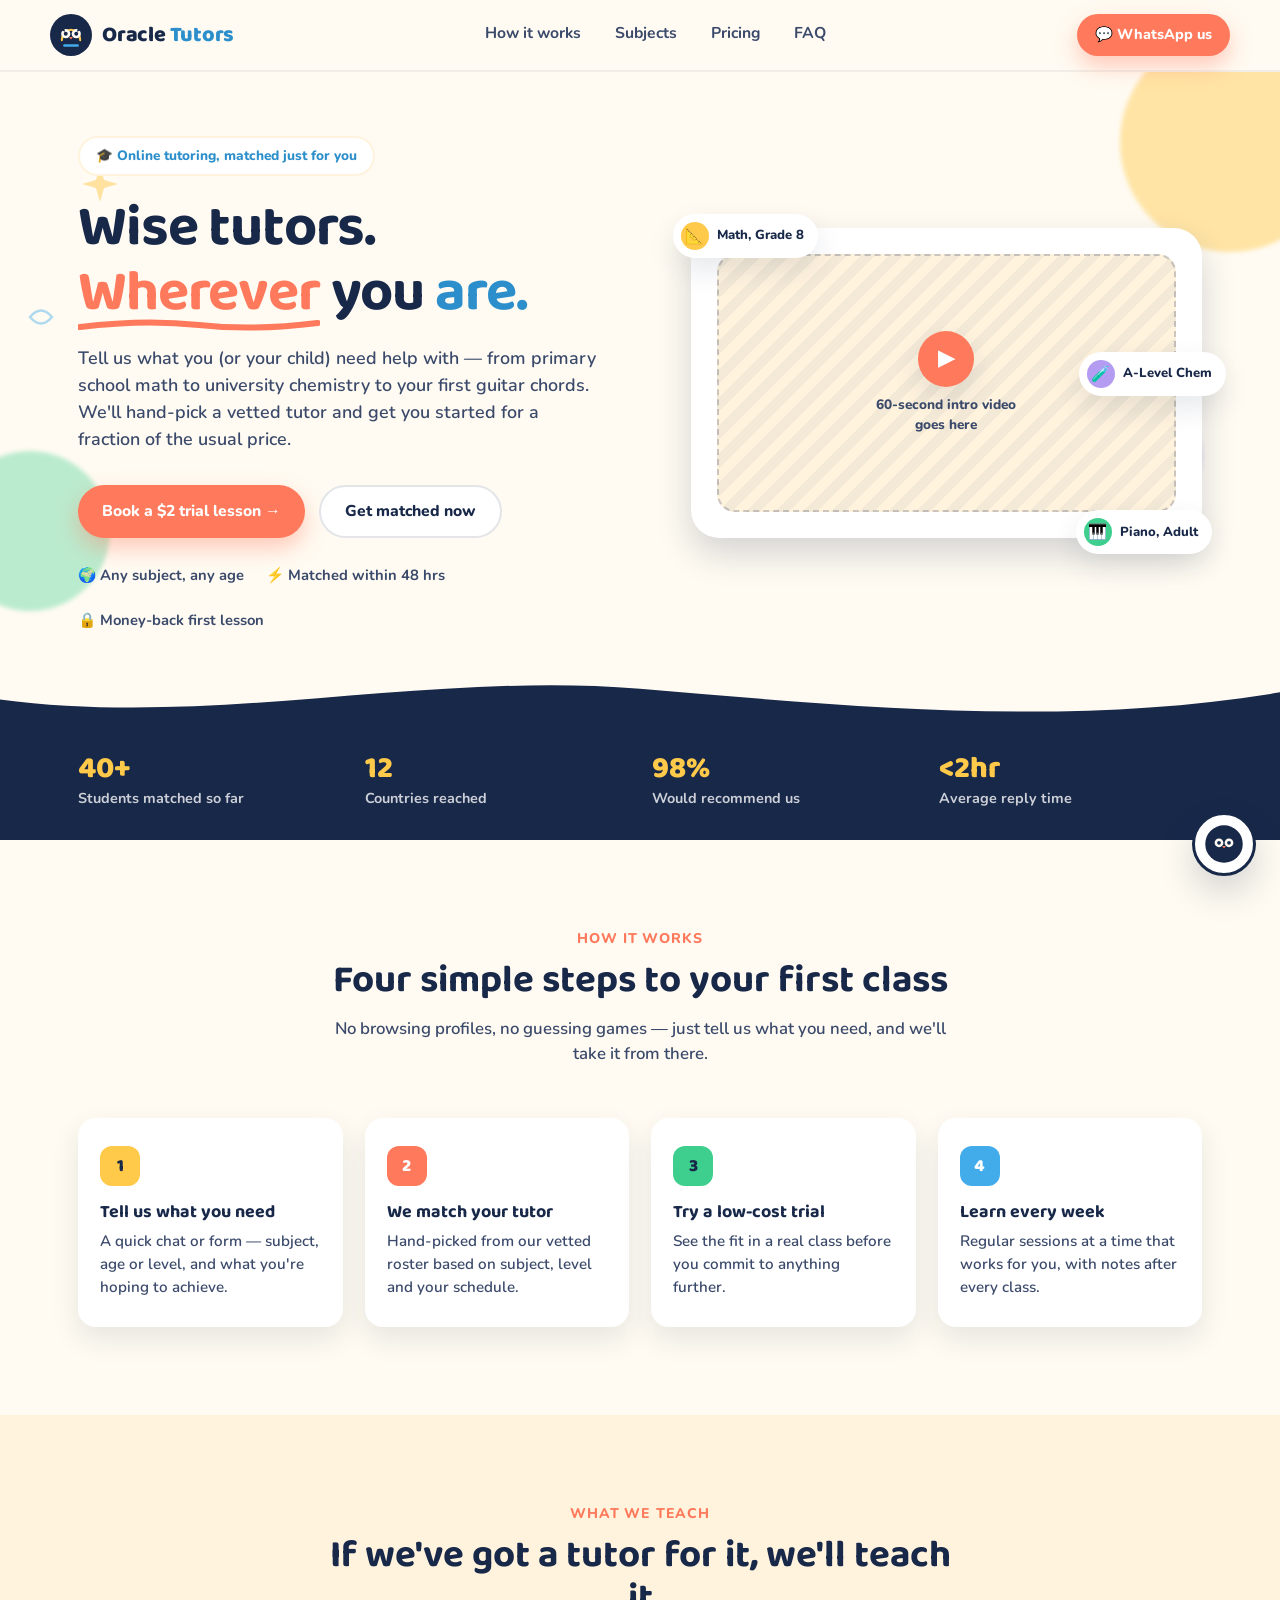
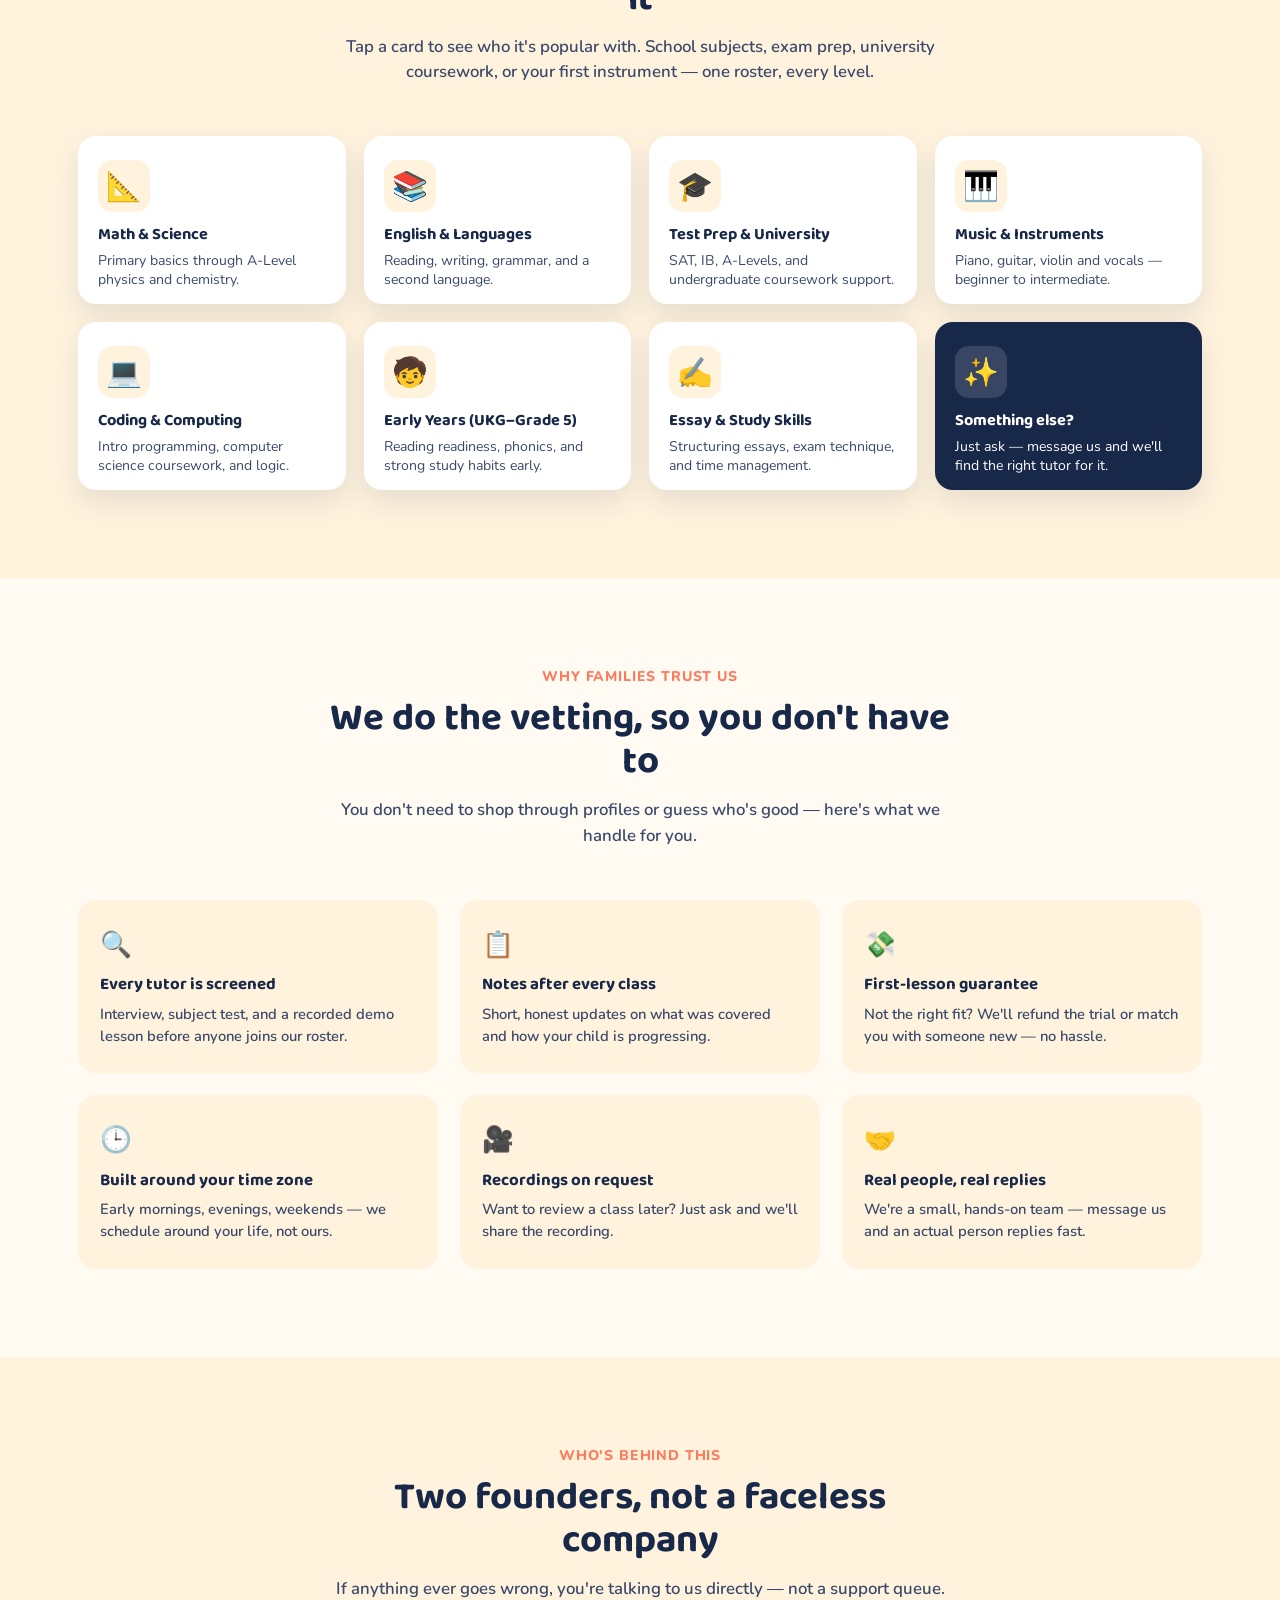
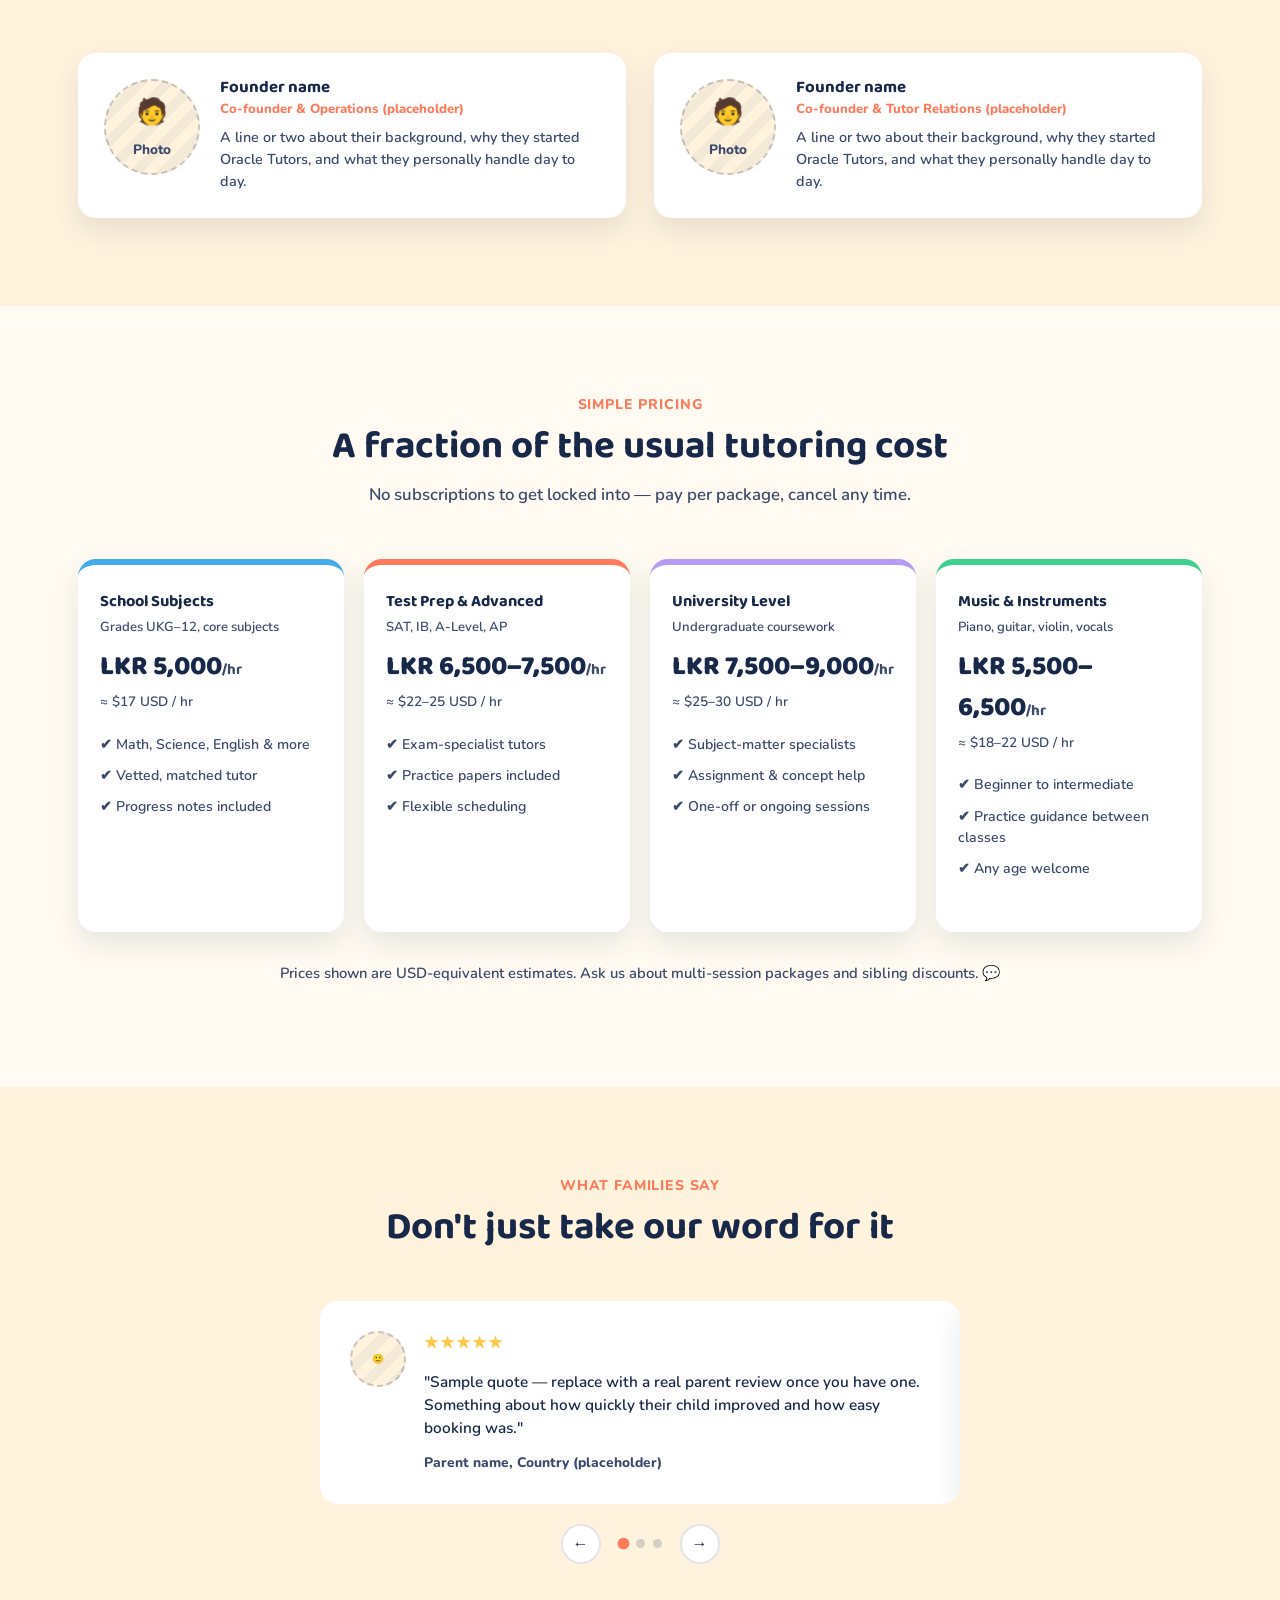
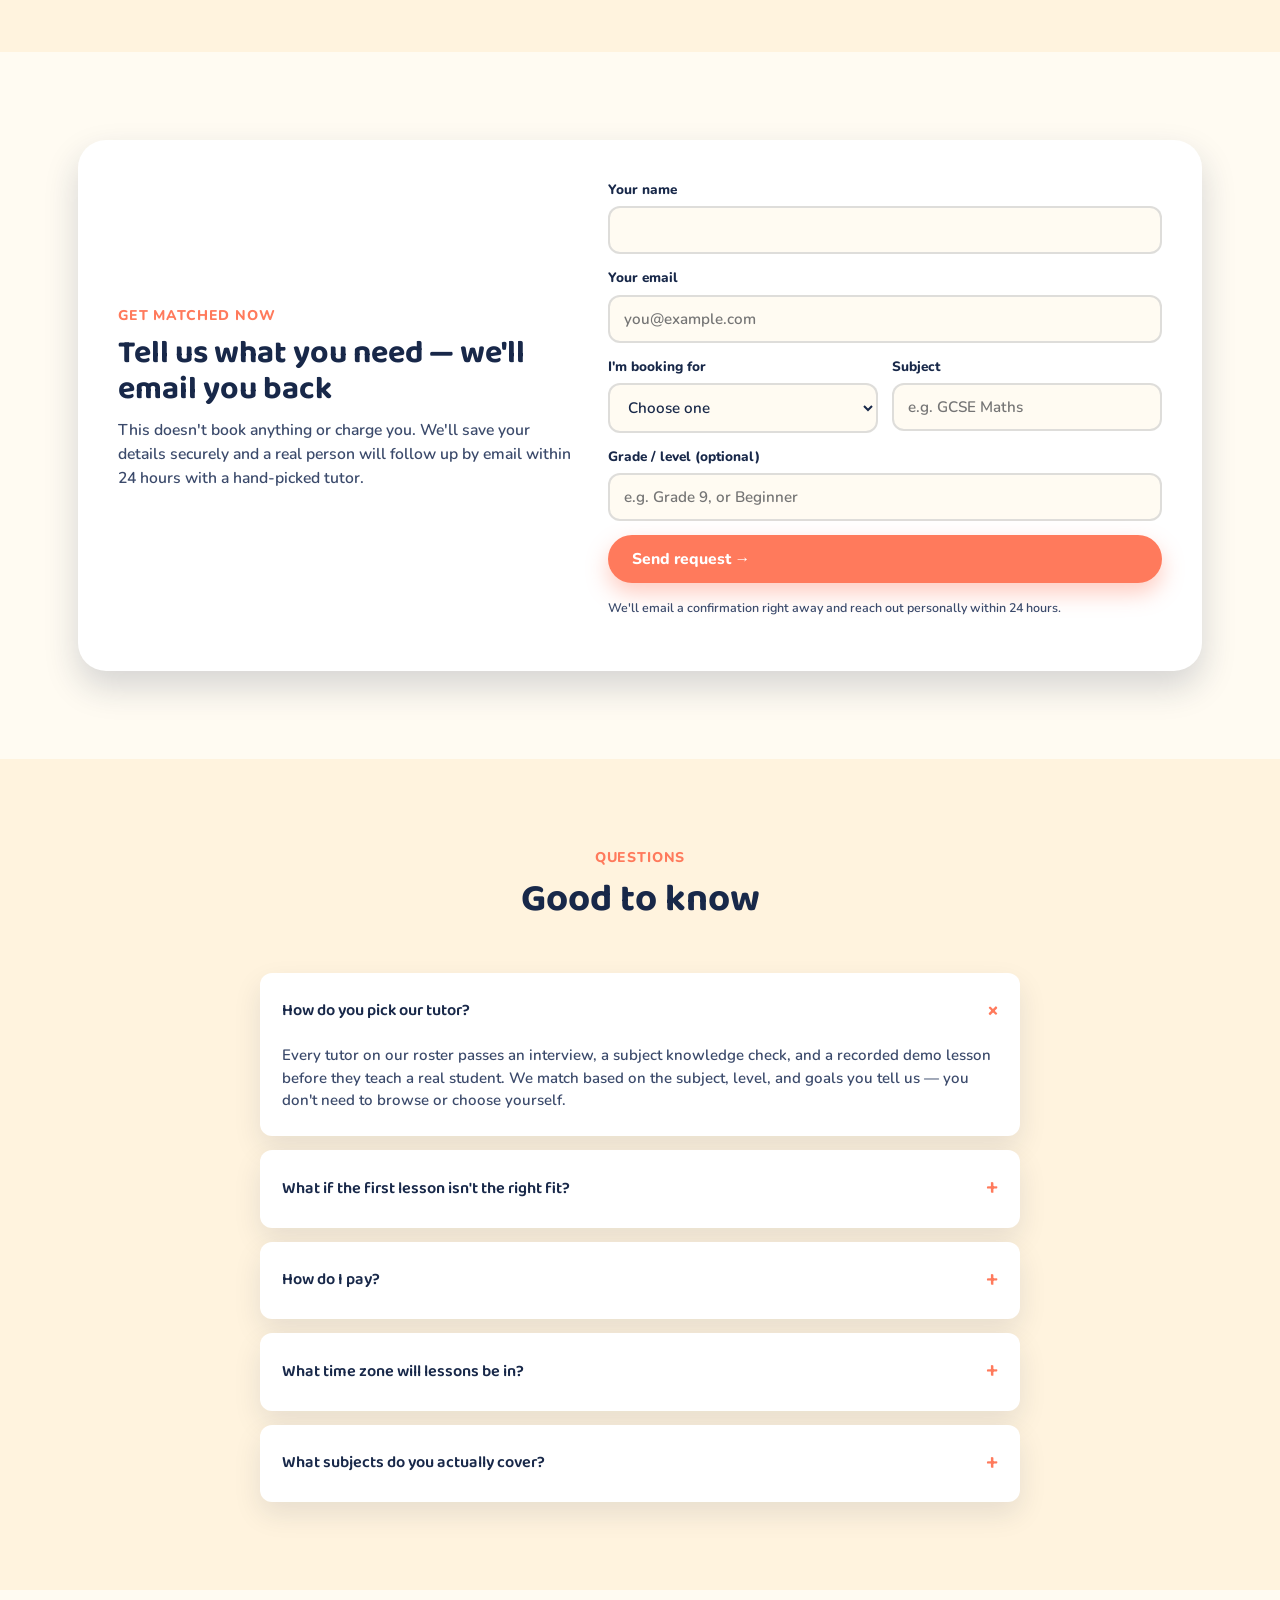
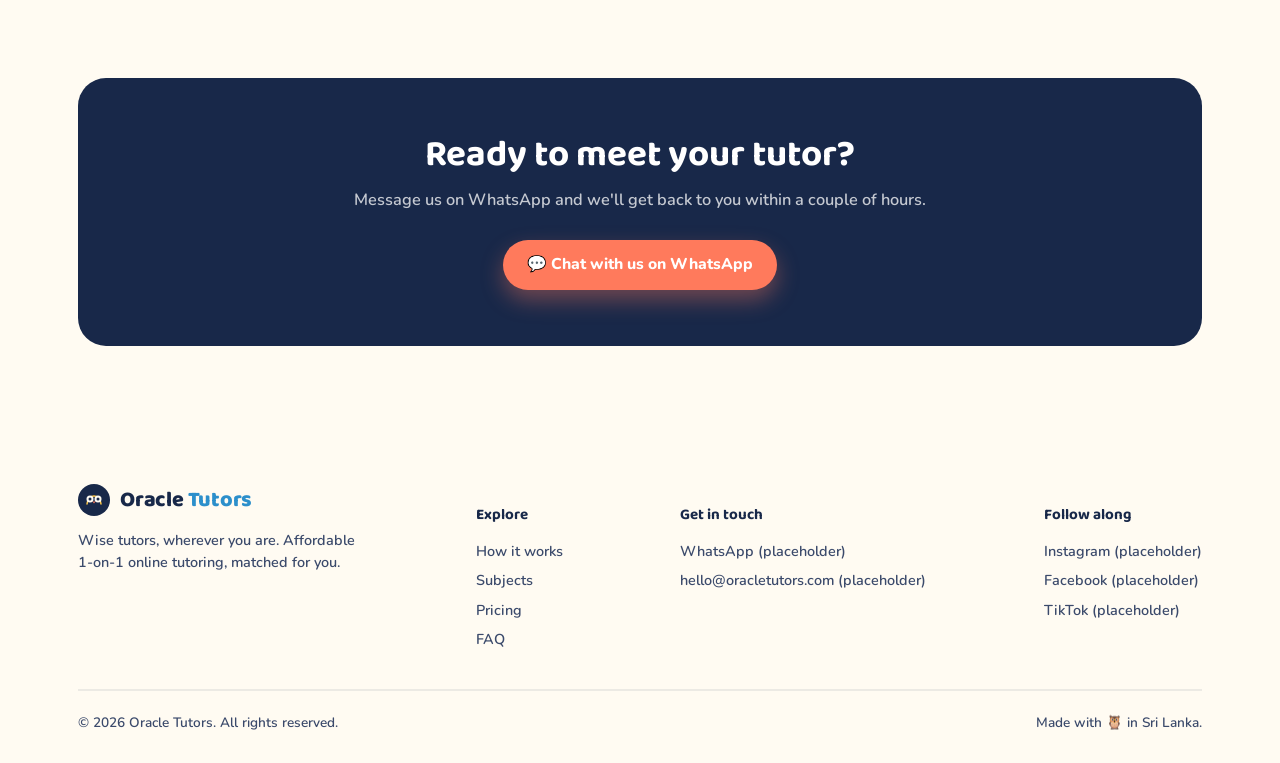
==== index.html @ 83013e0d "Backend added" ====
<!DOCTYPE html>
<html lang="en">
<head>
<meta charset="UTF-8">
<meta name="viewport" content="width=device-width, initial-scale=1.0, viewport-fit=cover">
<meta name="description" content="Oracle Tutors — affordable, hand-matched 1-on-1 online tutoring for any subject, any age, anywhere in the world.">
<meta name="theme-color" content="#182849">
<meta name="referrer" content="strict-origin-when-cross-origin">
<title>Oracle Tutors — Wise tutors. Wherever you are.</title>

<!--
====================================================================
  ORACLE TUTORS — LANDING PAGE
====================================================================
  HOW THIS FILE IS ORGANIZED (search for these tags to jump around):
    [TOC-1]  Fonts + CSS design tokens
    [TOC-2]  Navigation
    [TOC-3]  Hero + mascot intro
    [TOC-4]  Trust bar (animated stats)
    [TOC-5]  How it works
    [TOC-6]  Subjects (flip cards)
    [TOC-7]  Why families trust us
    [TOC-8]  Meet the founders
    [TOC-9]  Pricing
    [TOC-10] Testimonials carousel
    [TOC-11] Quick-match form (submits to Google Sheets + auto-email)
    [TOC-12] FAQ
    [TOC-13] Final CTA + footer
    [TOC-14] Floating mascot chat button
    [TOC-15] JavaScript (all interactions, plain vanilla JS)

  BEFORE GOING LIVE — REPLACE THESE PLACEHOLDERS:
    1. WhatsApp number   → find/replace "94770000000" (appears several times)
    2. Email address     → find/replace "hello@oracletutors.com"
    3. Photos / videos   → every ".media-placeholder" block has a comment
                            right above it explaining exactly what to swap in
    4. Testimonials      → search "TESTIMONIAL PLACEHOLDER" (3 spots)
    5. Founder bios       → search "FOUNDER PLACEHOLDER" (2 spots)
    6. Stats in trust bar → search "STAT PLACEHOLDER"
    7. Contact form backend → find "SCRIPT_URL" in [TOC-15] and paste in
                               your deployed Google Apps Script Web App URL
                               (see the setup guide that came with this file)

  CONTACT FORM BACKEND (Google Sheets + Google Apps Script):
    The quick-match form (#matchForm, [TOC-11]) POSTs to a free Google
    Apps Script Web App, which appends the submission to a Google Sheet
    (your free "database") and sends the visitor an auto-confirmation
    email. This requires zero Node/server hosting, so it works fine on
    static hosts like GitHub Pages or Vercel's free tier. See the
    accompanying Code.gs file and setup steps for how to wire it up.

  SECURITY NOTES FOR WHOEVER HOSTS THIS:
    - All external links use rel="noopener noreferrer" to stop the new
      tab from getting a reference back to this page (tab-nabbing).
    - The quick-match form submits via fetch() as JSON to a Google
      Apps Script Web App URL (see SCRIPT_URL in [TOC-15]). Nothing
      is written into a WhatsApp link anymore, so there's no
      URL-injection surface there; the Apps Script side is
      responsible for validating/escaping what it writes to the
      Sheet and into outgoing emails.
    - No inline event handlers (onclick="") are used anywhere; every
      interaction is wired up in the script block via
      addEventListener, which is safer to review and maintain.
    - When you deploy this (Netlify, Vercel, your own server, etc.),
      set these response headers at the hosting level — a static
      HTML file can't set them itself:
        Content-Security-Policy, X-Content-Type-Options: nosniff,
        Referrer-Policy: strict-origin-when-cross-origin,
        Strict-Transport-Security (once you're on HTTPS, which any
        modern host gives you by default).
====================================================================
-->

<!-- [TOC-1] Fonts + design tokens -->
<link rel="preconnect" href="https://fonts.googleapis.com">
<link rel="preconnect" href="https://fonts.gstatic.com" crossorigin>
<link href="https://fonts.googleapis.com/css2?family=Baloo+2:wght@500;600;700;800&family=Nunito:wght@400;600;700;800&display=swap" rel="stylesheet">

<!-- Tiny inline favicon so the browser tab doesn't look blank/generic -->
<link rel="icon" href="data:image/svg+xml,%3Csvg xmlns='http://www.w3.org/2000/svg' viewBox='0 0 64 64'%3E%3Ccircle cx='32' cy='32' r='32' fill='%23182849'/%3E%3Ccircle cx='24' cy='30' r='7' fill='%23FFFBF2'/%3E%3Ccircle cx='40' cy='30' r='7' fill='%23FFFBF2'/%3E%3Ccircle cx='24' cy='30' r='3' fill='%23182849'/%3E%3Ccircle cx='40' cy='30' r='3' fill='%23182849'/%3E%3Cpath d='M29 35 L32 39 L35 35 Z' fill='%23FF7A5C'/%3E%3C/svg%3E">

<style>
  /* ============================================================
     DESIGN TOKENS — change a color/font here and it updates
     everywhere on the page. This is the only place hex values
     and font names should live.
     ============================================================ */
  :root{
    /* Colors */
    --cream:#FFFBF2;
    --cream-2:#FFF3DE;
    --navy:#182849;
    --navy-soft:#3B4A6B;
    --sky:#41ACE9;
    --sky-deep:#2C8FCB;
    --coral:#FF7A5C;
    --coral-deep:#FF6A48;
    --sun:#FFC94A;
    --mint:#3ECF8E;
    --lilac:#B49CF2;
    --white:#FFFFFF;
    /* Shape + shadow */
    --radius-lg:28px;
    --radius-md:18px;
    --radius-sm:12px;
    --shadow-soft: 0 12px 28px rgba(24,40,73,0.10);
    --shadow-pop: 0 16px 34px rgba(24,40,73,0.18);
    /* Motion timing, reused so hover/animations feel consistent */
    --ease-bouncy: cubic-bezier(.34, 1.56, .64, 1);
    --ease-smooth: cubic-bezier(.4, 0, .2, 1);
  }

  *{ box-sizing:border-box; }
  html{ scroll-behavior:smooth; }

  /* Respect users who've asked their OS to reduce motion —
     this one rule quietly disables almost every animation below. */
  @media (prefers-reduced-motion: reduce){
    *, *::before, *::after{
      animation-duration:0.001ms !important;
      animation-iteration-count:1 !important;
      transition-duration:0.001ms !important;
      scroll-behavior:auto !important;
    }
  }

  body{
    margin:0;
    background:var(--cream);
    color:var(--navy);
    font-family:'Nunito', sans-serif;
    font-weight:600;
    line-height:1.5;
    -webkit-font-smoothing:antialiased;
    overflow-x:hidden;
  }

  h1,h2,h3,.display{
    font-family:'Baloo 2', 'Nunito', sans-serif;
    font-weight:700;
    line-height:1.12;
    margin:0;
    color:var(--navy);
  }

  a{ color:inherit; text-decoration:none; }
  img,svg{ display:block; max-width:100%; }
  button{ font-family:inherit; }

  /* Accessible focus ring — visible for keyboard users, invisible
     for mouse clicks (handled by browsers' :focus-visible support) */
  :focus-visible{
    outline:3px solid var(--coral);
    outline-offset:3px;
    border-radius:6px;
  }

  .wrap{ max-width:1180px; margin:0 auto; padding:0 28px; }

  /* Skip link — hidden until a keyboard user tabs to it, lets them
     jump straight past the nav into the page content */
  .skip-link{
    position:absolute;
    left:-999px;
    top:auto;
    background:var(--navy);
    color:var(--white);
    padding:12px 20px;
    border-radius:0 0 10px 0;
    z-index:200;
    font-weight:800;
  }
  .skip-link:focus{ left:0; top:0; }

  /* ============================================================
     [TOC-2] NAVIGATION
     ============================================================ */
  header.site-nav{
    position:sticky;
    top:0;
    z-index:100;
    background:rgba(255,251,242,0.92);
    backdrop-filter: blur(8px);
    border-bottom:2px solid rgba(24,40,73,0.06);
  }
  .nav-row{
    display:flex;
    align-items:center;
    justify-content:space-between;
    padding:14px 0;
  }
  .brand{ display:flex; align-items:center; gap:10px; }
  .brand-word{
    font-family:'Baloo 2', sans-serif;
    font-weight:800;
    font-size:1.35rem;
    color:var(--navy);
    letter-spacing:-0.01em;
  }
  .brand-word span{ color:var(--sky-deep); }

  .nav-links{ display:flex; gap:30px; align-items:center; }
  .nav-links a{
    font-size:0.98rem;
    font-weight:700;
    color:var(--navy-soft);
    padding:6px 2px;
    border-bottom:2px solid transparent;
    transition:border-color 0.15s var(--ease-smooth), color 0.15s var(--ease-smooth);
  }
  .nav-links a:hover{ color:var(--navy); border-color:var(--sun); }

  .btn{
    display:inline-flex;
    align-items:center;
    gap:8px;
    font-weight:800;
    font-size:0.98rem;
    padding:13px 24px;
    border-radius:100px;
    border:none;
    cursor:pointer;
    transition:transform 0.18s var(--ease-bouncy), box-shadow 0.18s var(--ease-smooth), background 0.15s var(--ease-smooth);
    white-space:nowrap;
  }
  .btn:hover{ transform:translateY(-2px) scale(1.02); }
  .btn:active{ transform:translateY(0) scale(0.98); }
  .btn-primary{
    background:var(--coral);
    color:var(--white);
    box-shadow:0 10px 22px rgba(255,122,92,0.38);
  }
  .btn-primary:hover{ background:var(--coral-deep); }
  .btn-ghost{
    background:var(--white);
    color:var(--navy);
    border:2px solid rgba(24,40,73,0.12);
  }
  .btn-ghost:hover{ border-color:var(--sky-deep); }
  .btn-sm{ padding:10px 18px; font-size:0.9rem; }

  .nav-cta{ display:flex; gap:12px; align-items:center; }

  /* Hamburger button — hidden on desktop, shown under 980px */
  .nav-toggle{
    display:none;
    background:var(--white);
    border:2px solid rgba(24,40,73,0.12);
    border-radius:12px;
    width:44px;
    height:44px;
    align-items:center;
    justify-content:center;
    cursor:pointer;
  }
  .nav-toggle svg{ width:20px; height:20px; }

  /* Mobile slide-down menu */
  .mobile-menu{
    display:none;
    flex-direction:column;
    gap:4px;
    padding:10px 0 18px;
    border-top:2px solid rgba(24,40,73,0.06);
  }
  .mobile-menu a{
    padding:12px 4px;
    font-weight:700;
    color:var(--navy-soft);
    border-bottom:1px solid rgba(24,40,73,0.06);
  }
  .mobile-menu.is-open{ display:flex; }

  /* ============================================================
     [TOC-3] HERO
     ============================================================ */
  .hero{ position:relative; padding:64px 0 40px; overflow:hidden; }

  .blob{ position:absolute; border-radius:50%; filter:blur(2px); z-index:0; }
  .blob-1{ width:220px; height:220px; background:var(--sun); top:-40px; right:-60px; opacity:0.45; }
  .blob-2{ width:160px; height:160px; background:var(--mint); bottom:10%; left:-50px; opacity:0.35; }
  .blob-3{ width:110px; height:110px; background:var(--lilac); top:55%; right:6%; opacity:0.3; }
  @media (prefers-reduced-motion: no-preference){
    .blob{ animation: drift 9s ease-in-out infinite; }
    .blob-2{ animation-delay:1.5s; }
    .blob-3{ animation-delay:3s; }
  }
  @keyframes drift{
    0%,100%{ transform:translateY(0) translateX(0); }
    50%{ transform:translateY(-14px) translateX(8px); }
  }

  /* Hand-drawn-style doodles scattered near the headline — this is
     the kind of imperfect, sketchy detail that reads as "designed
     by a person" rather than a template. */
  .doodle{ position:absolute; pointer-events:none; opacity:0.7; z-index:0; }

  .hero-grid{
    position:relative;
    z-index:1;
    display:grid;
    grid-template-columns:1.05fr 0.95fr;
    gap:48px;
    align-items:center;
  }
  .eyebrow{
    display:inline-flex;
    align-items:center;
    gap:8px;
    background:var(--white);
    border:2px solid var(--cream-2);
    color:var(--sky-deep);
    font-weight:800;
    font-size:0.85rem;
    padding:8px 16px;
    border-radius:100px;
    margin-bottom:20px;
  }
  .hero h1{ font-size:clamp(2.3rem, 4.6vw, 3.6rem); letter-spacing:-0.02em; }
  .hero h1 .accent{ color:var(--coral); position:relative; }
  .hero h1 .accent2{ color:var(--sky-deep); }
  /* Marker-style underline drawn under one headline word with SVG,
     instead of a plain CSS border — reads as a deliberate design
     choice rather than a default underline. */
  .marker-underline{
    display:inline-block;
    position:relative;
  }
  .marker-underline svg{
    position:absolute;
    left:0; bottom:-6px;
    width:100%; height:14px;
  }

  .hero-sub{ margin-top:20px; font-size:1.12rem; color:var(--navy-soft); max-width:520px; }
  .hero-cta-row{ display:flex; gap:14px; flex-wrap:wrap; margin-top:32px; }
  .hero-trust{ margin-top:26px; display:flex; gap:22px; flex-wrap:wrap; font-size:0.92rem; color:var(--navy-soft); font-weight:700; }
  .hero-trust span{ display:inline-flex; align-items:center; gap:6px; }

  .hero-art{ position:relative; }
  .globe-card{
    background:var(--white);
    border-radius:var(--radius-lg);
    box-shadow:var(--shadow-pop);
    padding:26px;
    position:relative;
  }
  .avatar-pin{
    position:absolute;
    background:var(--white);
    border-radius:100px;
    box-shadow:var(--shadow-soft);
    padding:8px 14px 8px 8px;
    display:flex;
    align-items:center;
    gap:8px;
    font-size:0.82rem;
    font-weight:800;
    color:var(--navy);
  }
  .avatar-dot{ width:28px; height:28px; border-radius:50%; display:flex; align-items:center; justify-content:center; font-size:0.95rem; }
  .pin-1{ top:-14px; left:-18px; }
  .pin-2{ bottom:-16px; right:-10px; }
  .pin-3{ top:40%; right:-24px; }
  @media (prefers-reduced-motion: no-preference){
    .avatar-pin{ animation: float 4.5s ease-in-out infinite; }
    .pin-2{ animation-delay: 1.1s; }
    .pin-3{ animation-delay: 2.2s; }
  }
  @keyframes float{ 0%,100%{ transform:translateY(0); } 50%{ transform:translateY(-8px); } }

  /* --------------------------------------------------------------
     MEDIA PLACEHOLDER — reusable style for any spot where a real
     photo or video should eventually go. Swap the whole
     .media-placeholder div for an <img> or <video> tag; keep the
     same class on the wrapper if you want the rounded corners to
     carry over automatically.
     -------------------------------------------------------------- */
  .media-placeholder{
    display:flex;
    flex-direction:column;
    align-items:center;
    justify-content:center;
    gap:8px;
    background:
      repeating-linear-gradient(135deg, rgba(24,40,73,0.05) 0 10px, transparent 10px 20px),
      var(--cream-2);
    border:2px dashed rgba(24,40,73,0.22);
    border-radius:var(--radius-md);
    color:var(--navy-soft);
    font-weight:800;
    font-size:0.85rem;
    text-align:center;
    padding:16px;
  }
  .media-placeholder .mp-icon{ font-size:1.6rem; }
  .media-placeholder.mp-video{ aspect-ratio:16/9; }
  .media-placeholder.mp-photo{ aspect-ratio:1/1; }
  .media-placeholder.mp-video .play-btn{
    width:56px; height:56px; border-radius:50%;
    background:var(--coral); color:var(--white);
    display:flex; align-items:center; justify-content:center;
    font-size:1.3rem;
    box-shadow:var(--shadow-soft);
  }

  /* ---------- Wave divider ---------- */
  .wave{ display:block; width:100%; line-height:0; }

  /* ============================================================
     [TOC-4] TRUST BAR
     ============================================================ */
  .trust-bar{ background:var(--navy); padding:30px 0; }
  .trust-row{ display:flex; justify-content:space-between; gap:24px; flex-wrap:wrap; }
  .trust-item{ color:var(--white); text-align:left; flex:1; min-width:180px; }
  .trust-num{
    font-family:'Baloo 2', sans-serif;
    font-weight:800;
    font-size:1.9rem;
    color:var(--sun);
    display:block;
    line-height:1;
  }
  .trust-label{ font-size:0.9rem; color:rgba(255,255,255,0.78); font-weight:700; margin-top:4px; display:block; }

  /* ============================================================
     Shared section layout
     ============================================================ */
  section{ padding:88px 0; position:relative; }
  .section-head{ text-align:center; max-width:640px; margin:0 auto 52px; }
  .section-tag{
    color:var(--coral);
    font-weight:800;
    font-size:0.88rem;
    letter-spacing:0.06em;
    text-transform:uppercase;
    margin-bottom:10px;
    display:block;
  }
  .section-head h2{ font-size:clamp(1.8rem, 3vw, 2.5rem); }
  .section-head p{ margin-top:14px; color:var(--navy-soft); font-size:1.05rem; }

  /* Scroll-reveal: elements start slightly lower + transparent,
     JS adds .in-view when they scroll into frame (see [TOC-15]) */
  .reveal{
    opacity:0;
    transform:translateY(22px);
    transition:opacity 0.6s var(--ease-smooth), transform 0.6s var(--ease-smooth);
  }
  .reveal.in-view{ opacity:1; transform:translateY(0); }

  /* ============================================================
     [TOC-5] HOW IT WORKS
     ============================================================ */
  .steps{ display:grid; grid-template-columns:repeat(4, 1fr); gap:22px; }
  .step-card{
    background:var(--white);
    border-radius:var(--radius-md);
    padding:28px 22px;
    box-shadow:var(--shadow-soft);
    position:relative;
    transition:transform 0.25s var(--ease-bouncy), box-shadow 0.25s var(--ease-smooth);
  }
  .step-card:hover{ transform:translateY(-8px) rotate(-1deg); box-shadow:var(--shadow-pop); }
  .step-num{
    width:40px; height:40px; border-radius:12px;
    background:var(--sun); color:var(--navy);
    font-family:'Baloo 2',sans-serif; font-weight:800; font-size:1.1rem;
    display:flex; align-items:center; justify-content:center;
    margin-bottom:16px;
  }
  .step-card:nth-child(2) .step-num{ background:var(--coral); color:var(--white); }
  .step-card:nth-child(3) .step-num{ background:var(--mint); color:var(--navy); }
  .step-card:nth-child(4) .step-num{ background:var(--sky); color:var(--white); }
  .step-card h3{ font-size:1.12rem; margin-bottom:8px; }
  .step-card p{ color:var(--navy-soft); font-size:0.95rem; margin:0; }

  /* ============================================================
     [TOC-6] SUBJECTS — flip cards (click/tap or press Enter)
     ============================================================ */
  .subject-grid{ display:grid; grid-template-columns:repeat(4, 1fr); gap:18px; }
  .subject-card{
    background:none; border:none; padding:0; cursor:pointer;
    perspective:1000px;
    text-align:left;
    font-family:inherit;
  }
  .card-inner{
    position:relative;
    width:100%;
    min-height:168px;
    transform-style:preserve-3d;
    transition:transform 0.5s var(--ease-bouncy);
  }
  .subject-card.is-flipped .card-inner{ transform:rotateY(180deg); }
  .card-front, .card-back{
    position:absolute; inset:0;
    backface-visibility:hidden;
    border-radius:var(--radius-md);
    padding:24px 20px;
    box-shadow:var(--shadow-soft);
  }
  .card-front{ background:var(--white); }
  .card-back{
    background:var(--navy);
    color:var(--white);
    transform:rotateY(180deg);
    display:flex; flex-direction:column; justify-content:center;
  }
  .subject-emoji{
    font-size:1.8rem; width:52px; height:52px; border-radius:14px;
    background:var(--cream-2); display:flex; align-items:center; justify-content:center;
    margin-bottom:14px;
  }
  .card-front h3{ font-size:1.02rem; margin-bottom:6px; }
  .card-front p{ font-size:0.88rem; color:var(--navy-soft); margin:0; }
  .card-back p{ font-size:0.85rem; margin:4px 0; color:rgba(255,255,255,0.88); }
  .card-back .flip-hint{ font-size:0.75rem; color:var(--sun); margin-top:10px; font-weight:800; }
  .subject-card.wild .card-front{ background:var(--navy); }
  .subject-card.wild .card-front h3, .subject-card.wild .card-front p{ color:var(--white); }
  .subject-card.wild .subject-emoji{ background:rgba(255,255,255,0.14); }

  /* ============================================================
     [TOC-7] WHY US
     ============================================================ */
  .why-grid{ display:grid; grid-template-columns:repeat(3,1fr); gap:22px; }
  .why-card{
    background:var(--cream-2);
    border-radius:var(--radius-md);
    padding:26px 22px;
    transition:transform 0.2s var(--ease-bouncy);
  }
  .why-card:hover{ transform:translateY(-5px); }
  .why-card .ic{ font-size:1.6rem; margin-bottom:12px; display:block; }
  .why-card h3{ font-size:1.05rem; margin-bottom:8px; }
  .why-card p{ font-size:0.92rem; color:var(--navy-soft); margin:0; }

  /* ============================================================
     [TOC-8] FOUNDERS
     ============================================================ */
  .founder-grid{ display:grid; grid-template-columns:repeat(2,1fr); gap:28px; }
  .founder-card{
    background:var(--white);
    border-radius:var(--radius-md);
    padding:26px;
    box-shadow:var(--shadow-soft);
    display:flex;
    gap:20px;
    align-items:flex-start;
  }
  .founder-card .media-placeholder{ width:96px; height:96px; flex-shrink:0; border-radius:50%; }
  .founder-card h3{ font-size:1.05rem; margin-bottom:2px; }
  .founder-role{ font-size:0.82rem; color:var(--coral); font-weight:800; margin-bottom:8px; display:block; }
  .founder-card p.bio{ font-size:0.9rem; color:var(--navy-soft); margin:0; }

  /* ============================================================
     [TOC-9] PRICING
     ============================================================ */
  .price-grid{ display:grid; grid-template-columns:repeat(4,1fr); gap:20px; }
  .price-card{
    background:var(--white);
    border-radius:var(--radius-md);
    padding:28px 22px;
    box-shadow:var(--shadow-soft);
    display:flex;
    flex-direction:column;
    border-top:6px solid var(--sky);
    transition:transform 0.2s var(--ease-bouncy), box-shadow 0.2s var(--ease-smooth);
  }
  .price-card:hover{ transform:translateY(-6px); box-shadow:var(--shadow-pop); }
  .price-card:nth-child(2){ border-top-color:var(--coral); }
  .price-card:nth-child(3){ border-top-color:var(--lilac); }
  .price-card:nth-child(4){ border-top-color:var(--mint); }
  .price-card h3{ font-size:1.02rem; margin-bottom:6px; }
  .price-sub{ font-size:0.82rem; color:var(--navy-soft); margin:0; }
  .price-amount{ font-family:'Baloo 2', sans-serif; font-weight:800; font-size:1.7rem; color:var(--navy); margin:10px 0 4px; }
  .price-amount small{ font-size:0.95rem; font-weight:700; color:var(--navy-soft); }
  .price-usd{ font-size:0.85rem; color:var(--navy-soft); margin-bottom:16px; }
  .price-card ul{ list-style:none; padding:0; margin:0 0 20px; font-size:0.88rem; color:var(--navy-soft); }
  .price-card li{ padding:5px 0; display:flex; gap:8px; }
  .price-note{ text-align:center; margin-top:30px; color:var(--navy-soft); font-size:0.92rem; }

  /* ============================================================
     [TOC-10] TESTIMONIALS CAROUSEL
     ============================================================ */
  .carousel{ max-width:640px; margin:0 auto; position:relative; }
  .carousel-track{ overflow:hidden; border-radius:var(--radius-md); }
  .carousel-slides{
    display:flex;
    transition:transform 0.45s var(--ease-smooth);
  }
  .test-card{
    background:var(--white);
    padding:30px 30px;
    box-shadow:var(--shadow-soft);
    flex:0 0 100%;
    display:flex;
    gap:18px;
    align-items:flex-start;
  }
  .test-card .media-placeholder{ width:56px; height:56px; border-radius:50%; flex-shrink:0; font-size:0.6rem; padding:4px; }
  .test-stars{ color:var(--sun); font-size:1rem; margin-bottom:10px; letter-spacing:2px; }
  .test-quote{ font-size:0.96rem; color:var(--navy); margin-bottom:14px; }
  .test-name{ font-size:0.86rem; color:var(--navy-soft); font-weight:800; }
  .carousel-controls{ display:flex; justify-content:center; align-items:center; gap:18px; margin-top:20px; }
  .carousel-btn{
    width:40px; height:40px; border-radius:50%;
    background:var(--white); border:2px solid rgba(24,40,73,0.12);
    display:flex; align-items:center; justify-content:center;
    cursor:pointer; font-size:1rem; color:var(--navy);
    transition:transform 0.15s var(--ease-bouncy), border-color 0.15s var(--ease-smooth);
  }
  .carousel-btn:hover{ border-color:var(--coral); transform:scale(1.08); }
  .carousel-dots{ display:flex; gap:8px; }
  .carousel-dot{
    width:9px; height:9px; border-radius:50%;
    background:rgba(24,40,73,0.18); border:none; cursor:pointer; padding:0;
    transition:background 0.2s var(--ease-smooth), transform 0.2s var(--ease-smooth);
  }
  .carousel-dot.is-active{ background:var(--coral); transform:scale(1.3); }

  /* ============================================================
     [TOC-11] QUICK-MATCH FORM
     ============================================================ */
  .match-panel{
    background:var(--white);
    border-radius:var(--radius-lg);
    box-shadow:var(--shadow-pop);
    padding:40px;
    display:grid;
    grid-template-columns:0.9fr 1.1fr;
    gap:36px;
    align-items:center;
  }
  .match-copy h2{ font-size:clamp(1.5rem,2.6vw,2rem); }
  .match-copy p{ color:var(--navy-soft); margin-top:12px; font-size:0.98rem; }
  .match-form{ display:flex; flex-direction:column; gap:14px; }
  .form-row{ display:flex; flex-direction:column; gap:6px; }
  .form-row label{ font-size:0.85rem; font-weight:800; color:var(--navy); }
  .form-row input, .form-row select{
    padding:12px 14px;
    border-radius:12px;
    border:2px solid rgba(24,40,73,0.14);
    font-family:inherit;
    font-size:0.95rem;
    font-weight:600;
    color:var(--navy);
    background:var(--cream);
    transition:border-color 0.15s var(--ease-smooth);
  }
  .form-row input:focus, .form-row select:focus{ border-color:var(--sky-deep); outline:none; }
  .form-two-col{ display:grid; grid-template-columns:1fr 1fr; gap:14px; }
  .form-note{ font-size:0.78rem; color:var(--navy-soft); margin-top:2px; }
  .form-status{
    font-size:0.88rem; font-weight:800; margin-top:4px; display:none;
  }
  .form-status.is-visible{ display:block; }
  .form-status.is-success{ color:var(--mint); }
  .form-status.is-error{ color:var(--coral); }

  /* ============================================================
     [TOC-12] FAQ
     ============================================================ */
  .faq-list{ max-width:760px; margin:0 auto; display:flex; flex-direction:column; gap:14px; }
  details{
    background:var(--white);
    border-radius:var(--radius-sm);
    box-shadow:var(--shadow-soft);
    padding:6px 22px;
  }
  summary{
    cursor:pointer; list-style:none;
    display:flex; align-items:center; justify-content:space-between;
    padding:16px 0;
    font-family:'Baloo 2', sans-serif; font-weight:600; font-size:1.02rem;
  }
  summary::-webkit-details-marker{ display:none; }
  summary::after{
    content:'+'; font-size:1.4rem; color:var(--coral);
    transition:transform 0.25s var(--ease-bouncy); flex-shrink:0; margin-left:12px;
  }
  details[open] summary::after{ transform:rotate(45deg); }
  details p{ margin:0 0 18px; color:var(--navy-soft); font-size:0.94rem; }

  /* ============================================================
     [TOC-13] FINAL CTA + FOOTER
     ============================================================ */
  .final-cta{
    background:var(--navy);
    border-radius:var(--radius-lg);
    padding:56px 40px;
    text-align:center;
    position:relative;
    overflow:hidden;
  }
  .final-cta h2{ color:var(--white); font-size:clamp(1.7rem,3vw,2.3rem); }
  .final-cta p{ color:rgba(255,255,255,0.75); margin-top:12px; font-size:1.02rem; }
  .final-cta .hero-cta-row{ justify-content:center; margin-top:28px; }

  footer{ padding:50px 0 30px; }
  .footer-row{
    display:flex; justify-content:space-between; gap:30px; flex-wrap:wrap;
    padding-bottom:30px; border-bottom:2px solid rgba(24,40,73,0.08);
  }
  .footer-col h4{ font-family:'Baloo 2', sans-serif; font-size:0.95rem; margin-bottom:14px; color:var(--navy); }
  .footer-col a, .footer-col p{ display:block; font-size:0.9rem; color:var(--navy-soft); margin-bottom:8px; }
  .footer-col a:hover{ color:var(--coral); }
  .footer-bottom{
    display:flex; justify-content:space-between; align-items:center;
    padding-top:22px; font-size:0.85rem; color:var(--navy-soft); flex-wrap:wrap; gap:10px;
  }

  /* ============================================================
     [TOC-14] FLOATING MASCOT CHAT BUTTON
     ============================================================ */
  .mascot-fab{
    position:fixed;
    right:24px;
    bottom:24px;
    z-index:150;
    width:64px; height:64px;
    border-radius:50%;
    background:var(--white);
    border:3px solid var(--navy);
    box-shadow:var(--shadow-pop);
    cursor:pointer;
    display:flex; align-items:center; justify-content:center;
    padding:0;
    opacity:0;
    transform:scale(0.4) translateY(20px);
    transition:opacity 0.3s var(--ease-smooth), transform 0.35s var(--ease-bouncy);
    pointer-events:none;
  }
  .mascot-fab.is-visible{ opacity:1; transform:scale(1) translateY(0); pointer-events:auto; }
  .mascot-fab:hover{ transform:scale(1.08); }
  .mascot-fab svg{ width:40px; height:40px; }
  .mascot-tooltip{
    position:absolute;
    right:76px;
    bottom:14px;
    background:var(--navy);
    color:var(--white);
    padding:8px 14px;
    border-radius:10px;
    font-size:0.82rem;
    font-weight:800;
    white-space:nowrap;
    opacity:0;
    transform:translateX(6px);
    transition:opacity 0.2s var(--ease-smooth), transform 0.2s var(--ease-smooth);
    pointer-events:none;
  }
  .mascot-fab:hover .mascot-tooltip, .mascot-fab:focus-visible .mascot-tooltip{ opacity:1; transform:translateX(0); }

  /* Confetti particles spawned by JS on primary CTA clicks */
  .confetti-piece{
    position:fixed;
    width:8px; height:8px;
    border-radius:2px;
    pointer-events:none;
    z-index:300;
    top:0; left:0;
    will-change:transform, opacity;
  }

  /* ============================================================
     RESPONSIVE
     ============================================================ */
  @media (max-width: 980px){
    .hero-grid{ grid-template-columns:1fr; }
    .hero-art{ order:-1; max-width:420px; margin:0 auto; }
    .steps, .subject-grid, .why-grid, .price-grid, .founder-grid{ grid-template-columns:repeat(2,1fr); }
    .match-panel{ grid-template-columns:1fr; padding:30px; }
    .nav-links{ display:none; }
    .nav-toggle{ display:flex; }
  }
  @media (max-width: 600px){
    .wrap{ padding:0 20px; }
    .steps, .subject-grid, .why-grid, .price-grid, .founder-grid{ grid-template-columns:1fr; }
    .founder-card{ flex-direction:column; }
    .form-two-col{ grid-template-columns:1fr; }
    section{ padding:64px 0; }
    .final-cta{ padding:40px 22px; }
    .mascot-fab{ right:16px; bottom:16px; width:56px; height:56px; }
    .mascot-fab svg{ width:34px; height:34px; }
  }
</style>
</head>
<body>

<a class="skip-link" href="#main-content">Skip to main content</a>

<!-- ============ [TOC-2] NAV ============ -->
<header class="site-nav">
  <div class="wrap nav-row">
    <div class="brand">
      <svg width="42" height="42" viewBox="0 0 64 64" aria-hidden="true">
        <circle cx="32" cy="32" r="32" fill="#182849"/>
        <path d="M18 40 C18 30, 26 24, 32 24 C38 24, 46 30, 46 40" fill="none" stroke="#FFC94A" stroke-width="3" stroke-linecap="round"/>
        <circle cx="24" cy="30" r="7" fill="#FFFBF2"/>
        <circle cx="40" cy="30" r="7" fill="#FFFBF2"/>
        <circle cx="24" cy="30" r="3" fill="#182849"/>
        <circle cx="40" cy="30" r="3" fill="#182849"/>
        <path d="M29 35 L32 39 L35 35 Z" fill="#FF7A5C"/>
        <path d="M15 24 L21 19 L23 27 Z" fill="#182849"/>
        <path d="M49 24 L43 19 L41 27 Z" fill="#182849"/>
        <rect x="20" y="46" width="24" height="4" rx="2" fill="#41ACE9"/>
      </svg>
      <span class="brand-word">Oracle<span> Tutors</span></span>
    </div>

    <nav class="nav-links" aria-label="Primary">
      <a href="#how">How it works</a>
      <a href="#subjects">Subjects</a>
      <a href="#pricing">Pricing</a>
      <a href="#faq">FAQ</a>
    </nav>

    <div class="nav-cta">
      <a class="btn btn-primary btn-sm js-wa-link" href="#" target="_blank" rel="noopener noreferrer">💬 WhatsApp us</a>
      <!-- Hamburger — toggled by JS, see initMobileNav() in [TOC-15] -->
      <button class="nav-toggle" id="navToggle" aria-expanded="false" aria-controls="mobileMenu" aria-label="Open menu">
        <svg viewBox="0 0 24 24" fill="none" stroke="#182849" stroke-width="2.4" stroke-linecap="round" aria-hidden="true">
          <line x1="3" y1="6" x2="21" y2="6"/>
          <line x1="3" y1="12" x2="21" y2="12"/>
          <line x1="3" y1="18" x2="21" y2="18"/>
        </svg>
      </button>
    </div>
  </div>

  <!-- Mobile menu panel, hidden by default via CSS, toggled with .is-open -->
  <nav class="wrap mobile-menu" id="mobileMenu" aria-label="Mobile">
    <a href="#how">How it works</a>
    <a href="#subjects">Subjects</a>
    <a href="#pricing">Pricing</a>
    <a href="#faq">FAQ</a>
  </nav>
</header>

<main id="main-content">

<!-- ============ [TOC-3] HERO ============ -->
<section class="hero">
  <div class="blob blob-1"></div>
  <div class="blob blob-2"></div>
  <div class="blob blob-3"></div>

  <!-- Small hand-drawn-style doodles for texture near the headline -->
  <svg class="doodle" style="top:90px; left:6%;" width="46" height="46" viewBox="0 0 46 46" aria-hidden="true">
    <path d="M23 4 L27 18 L41 22 L27 26 L23 40 L19 26 L5 22 L19 18 Z" fill="#FFC94A" opacity="0.7"/>
  </svg>
  <svg class="doodle" style="top:230px; left:2%;" width="30" height="30" viewBox="0 0 30 30" aria-hidden="true">
    <path d="M4 15 Q15 2 26 15 Q15 28 4 15 Z" fill="none" stroke="#41ACE9" stroke-width="2.5" opacity="0.6"/>
  </svg>

  <div class="wrap hero-grid">
    <div class="hero-copy">
      <span class="eyebrow">🎓 Online tutoring, matched just for you</span>
      <h1>
        Wise tutors.<br>
        <span class="marker-underline accent">Wherever
          <svg viewBox="0 0 220 14" preserveAspectRatio="none" aria-hidden="true"><path d="M2 10 Q60 2 110 8 T218 6" fill="none" stroke="#FF7A5C" stroke-width="6" stroke-linecap="round"/></svg>
        </span> you <span class="accent2">are.</span>
      </h1>
      <p class="hero-sub">Tell us what you (or your child) need help with — from primary school math to university chemistry to your first guitar chords. We'll hand-pick a vetted tutor and get you started for a fraction of the usual price.</p>
      <div class="hero-cta-row">
        <a class="btn btn-primary js-wa-link js-confetti" href="#" target="_blank" rel="noopener noreferrer">Book a $2 trial lesson →</a>
        <a class="btn btn-ghost" href="#match">Get matched now</a>
      </div>
      <div class="hero-trust">
        <span>🌍 Any subject, any age</span>
        <span>⚡ Matched within 48 hrs</span>
        <span>🔒 Money-back first lesson</span>
      </div>
    </div>

    <div class="hero-art">
      <div class="globe-card">
        <!--
          MEDIA PLACEHOLDER — hero intro video.
          Swap this whole block for something like:
          <video controls poster="/images/hero-poster.jpg" style="border-radius:var(--radius-md);width:100%;">
            <source src="/videos/oracle-intro.mp4" type="video/mp4">
          </video>
        -->
        <div class="media-placeholder mp-video" role="img" aria-label="Placeholder for a short intro video">
          <div class="play-btn">▶</div>
          <span>60-second intro video<br>goes here</span>
        </div>

        <div class="avatar-pin pin-1"><span class="avatar-dot" style="background:#FFC94A">📐</span> Math, Grade 8</div>
        <div class="avatar-pin pin-2"><span class="avatar-dot" style="background:#3ECF8E">🎹</span> Piano, Adult</div>
        <div class="avatar-pin pin-3"><span class="avatar-dot" style="background:#B49CF2">🧪</span> A-Level Chem</div>
      </div>
    </div>
  </div>
</section>

<svg class="wave" viewBox="0 0 1440 60" preserveAspectRatio="none" aria-hidden="true"><path d="M0,32 C240,64 480,0 720,20 C960,40 1200,64 1440,24 L1440,60 L0,60 Z" fill="#182849"></path></svg>

<!-- ============ [TOC-4] TRUST BAR (animated counters) ============ -->
<div class="trust-bar">
  <div class="wrap trust-row">
    <!-- STAT PLACEHOLDER — swap data-count values for your real numbers once you have them -->
    <div class="trust-item">
      <span class="trust-num"><span class="js-counter" data-count="40">0</span>+</span>
      <span class="trust-label">Students matched so far</span>
    </div>
    <div class="trust-item">
      <span class="trust-num"><span class="js-counter" data-count="12">0</span></span>
      <span class="trust-label">Countries reached</span>
    </div>
    <div class="trust-item">
      <span class="trust-num"><span class="js-counter" data-count="98">0</span>%</span>
      <span class="trust-label">Would recommend us</span>
    </div>
    <div class="trust-item">
      <span class="trust-num">&lt;<span class="js-counter" data-count="2">0</span>hr</span>
      <span class="trust-label">Average reply time</span>
    </div>
  </div>
</div>

<!-- ============ [TOC-5] HOW IT WORKS ============ -->
<section id="how">
  <div class="wrap">
    <div class="section-head reveal">
      <span class="section-tag">How it works</span>
      <h2>Four simple steps to your first class</h2>
      <p>No browsing profiles, no guessing games — just tell us what you need, and we'll take it from there.</p>
    </div>
    <div class="steps">
      <div class="step-card reveal">
        <div class="step-num">1</div>
        <h3>Tell us what you need</h3>
        <p>A quick chat or form — subject, age or level, and what you're hoping to achieve.</p>
      </div>
      <div class="step-card reveal">
        <div class="step-num">2</div>
        <h3>We match your tutor</h3>
        <p>Hand-picked from our vetted roster based on subject, level and your schedule.</p>
      </div>
      <div class="step-card reveal">
        <div class="step-num">3</div>
        <h3>Try a low-cost trial</h3>
        <p>See the fit in a real class before you commit to anything further.</p>
      </div>
      <div class="step-card reveal">
        <div class="step-num">4</div>
        <h3>Learn every week</h3>
        <p>Regular sessions at a time that works for you, with notes after every class.</p>
      </div>
    </div>
  </div>
</section>

<!-- ============ [TOC-6] SUBJECTS (click a card to flip it) ============ -->
<section id="subjects" style="background:var(--cream-2);">
  <div class="wrap">
    <div class="section-head reveal">
      <span class="section-tag">What we teach</span>
      <h2>If we've got a tutor for it, we'll teach it</h2>
      <p>Tap a card to see who it's popular with. School subjects, exam prep, university coursework, or your first instrument — one roster, every level.</p>
    </div>
    <div class="subject-grid">

      <!-- Each subject card is a <button> so it's keyboard-operable
           (Enter/Space flips it) and correctly announced by screen
           readers via aria-pressed. See initSubjectFlip() in [TOC-15]. -->
      <button class="subject-card reveal" aria-pressed="false">
        <div class="card-inner">
          <div class="card-front">
            <div class="subject-emoji">📐</div>
            <h3>Math &amp; Science</h3>
            <p>Primary basics through A-Level physics and chemistry.</p>
          </div>
          <div class="card-back">
            <p>👦 Most popular: ages 8–18</p>
            <p>🕒 30–60 min sessions</p>
            <span class="flip-hint">Tap to flip back</span>
          </div>
        </div>
      </button>

      <button class="subject-card reveal" aria-pressed="false">
        <div class="card-inner">
          <div class="card-front">
            <div class="subject-emoji">📚</div>
            <h3>English &amp; Languages</h3>
            <p>Reading, writing, grammar, and a second language.</p>
          </div>
          <div class="card-back">
            <p>👧 Most popular: ages 6–16</p>
            <p>🕒 30–45 min sessions</p>
            <span class="flip-hint">Tap to flip back</span>
          </div>
        </div>
      </button>

      <button class="subject-card reveal" aria-pressed="false">
        <div class="card-inner">
          <div class="card-front">
            <div class="subject-emoji">🎓</div>
            <h3>Test Prep &amp; University</h3>
            <p>SAT, IB, A-Levels, and undergraduate coursework support.</p>
          </div>
          <div class="card-back">
            <p>🎒 Most popular: ages 16–22</p>
            <p>🕒 60 min sessions</p>
            <span class="flip-hint">Tap to flip back</span>
          </div>
        </div>
      </button>

      <button class="subject-card reveal" aria-pressed="false">
        <div class="card-inner">
          <div class="card-front">
            <div class="subject-emoji">🎹</div>
            <h3>Music &amp; Instruments</h3>
            <p>Piano, guitar, violin and vocals — beginner to intermediate.</p>
          </div>
          <div class="card-back">
            <p>🎵 Popular with adults too</p>
            <p>🕒 30–45 min sessions</p>
            <span class="flip-hint">Tap to flip back</span>
          </div>
        </div>
      </button>

      <button class="subject-card reveal" aria-pressed="false">
        <div class="card-inner">
          <div class="card-front">
            <div class="subject-emoji">💻</div>
            <h3>Coding &amp; Computing</h3>
            <p>Intro programming, computer science coursework, and logic.</p>
          </div>
          <div class="card-back">
            <p>🧑‍💻 Most popular: ages 12–22</p>
            <p>🕒 45–60 min sessions</p>
            <span class="flip-hint">Tap to flip back</span>
          </div>
        </div>
      </button>

      <button class="subject-card reveal" aria-pressed="false">
        <div class="card-inner">
          <div class="card-front">
            <div class="subject-emoji">🧒</div>
            <h3>Early Years (UKG–Grade 5)</h3>
            <p>Reading readiness, phonics, and strong study habits early.</p>
          </div>
          <div class="card-back">
            <p>🧸 Most popular: ages 4–10</p>
            <p>🕒 25–30 min sessions</p>
            <span class="flip-hint">Tap to flip back</span>
          </div>
        </div>
      </button>

      <button class="subject-card reveal" aria-pressed="false">
        <div class="card-inner">
          <div class="card-front">
            <div class="subject-emoji">✍️</div>
            <h3>Essay &amp; Study Skills</h3>
            <p>Structuring essays, exam technique, and time management.</p>
          </div>
          <div class="card-back">
            <p>📖 Most popular: ages 13–20</p>
            <p>🕒 45 min sessions</p>
            <span class="flip-hint">Tap to flip back</span>
          </div>
        </div>
      </button>

      <button class="subject-card wild reveal" aria-pressed="false">
        <div class="card-inner">
          <div class="card-front">
            <div class="subject-emoji">✨</div>
            <h3>Something else?</h3>
            <p>Just ask — message us and we'll find the right tutor for it.</p>
          </div>
          <div class="card-back">
            <p>💬 We'll reply within hours</p>
            <p>🎯 No request too niche</p>
            <span class="flip-hint">Tap to flip back</span>
          </div>
        </div>
      </button>

    </div>
  </div>
</section>

<!-- ============ [TOC-7] WHY US ============ -->
<section>
  <div class="wrap">
    <div class="section-head reveal">
      <span class="section-tag">Why families trust us</span>
      <h2>We do the vetting, so you don't have to</h2>
      <p>You don't need to shop through profiles or guess who's good — here's what we handle for you.</p>
    </div>
    <div class="why-grid">
      <div class="why-card reveal">
        <span class="ic">🔍</span>
        <h3>Every tutor is screened</h3>
        <p>Interview, subject test, and a recorded demo lesson before anyone joins our roster.</p>
      </div>
      <div class="why-card reveal">
        <span class="ic">📋</span>
        <h3>Notes after every class</h3>
        <p>Short, honest updates on what was covered and how your child is progressing.</p>
      </div>
      <div class="why-card reveal">
        <span class="ic">💸</span>
        <h3>First-lesson guarantee</h3>
        <p>Not the right fit? We'll refund the trial or match you with someone new — no hassle.</p>
      </div>
      <div class="why-card reveal">
        <span class="ic">🕒</span>
        <h3>Built around your time zone</h3>
        <p>Early mornings, evenings, weekends — we schedule around your life, not ours.</p>
      </div>
      <div class="why-card reveal">
        <span class="ic">🎥</span>
        <h3>Recordings on request</h3>
        <p>Want to review a class later? Just ask and we'll share the recording.</p>
      </div>
      <div class="why-card reveal">
        <span class="ic">🤝</span>
        <h3>Real people, real replies</h3>
        <p>We're a small, hands-on team — message us and an actual person replies fast.</p>
      </div>
    </div>
  </div>
</section>

<!-- ============ [TOC-8] MEET THE FOUNDERS ============ -->
<section style="background:var(--cream-2);">
  <div class="wrap">
    <div class="section-head reveal">
      <span class="section-tag">Who's behind this</span>
      <h2>Two founders, not a faceless company</h2>
      <p>If anything ever goes wrong, you're talking to us directly — not a support queue.</p>
    </div>
    <div class="founder-grid">

      <!-- FOUNDER PLACEHOLDER 1 — replace name, bio, and photo -->
      <div class="founder-card reveal">
        <!-- Swap for: <img src="/images/founder-1.jpg" alt="Photo of [Name]" class="media-placeholder" style="object-fit:cover;"> -->
        <div class="media-placeholder mp-photo" role="img" aria-label="Placeholder for founder photo">
          <span class="mp-icon">🧑</span>
          <span>Photo</span>
        </div>
        <div>
          <h3>Founder name</h3>
          <span class="founder-role">Co-founder &amp; Operations (placeholder)</span>
          <p class="bio">A line or two about their background, why they started Oracle Tutors, and what they personally handle day to day.</p>
        </div>
      </div>

      <!-- FOUNDER PLACEHOLDER 2 -->
      <div class="founder-card reveal">
        <div class="media-placeholder mp-photo" role="img" aria-label="Placeholder for founder photo">
          <span class="mp-icon">🧑</span>
          <span>Photo</span>
        </div>
        <div>
          <h3>Founder name</h3>
          <span class="founder-role">Co-founder &amp; Tutor Relations (placeholder)</span>
          <p class="bio">A line or two about their background, why they started Oracle Tutors, and what they personally handle day to day.</p>
        </div>
      </div>

    </div>
  </div>
</section>

<!-- ============ [TOC-9] PRICING ============ -->
<section id="pricing">
  <div class="wrap">
    <div class="section-head reveal">
      <span class="section-tag">Simple pricing</span>
      <h2>A fraction of the usual tutoring cost</h2>
      <p>No subscriptions to get locked into — pay per package, cancel any time.</p>
    </div>
    <div class="price-grid">
      <div class="price-card reveal">
        <h3>School Subjects</h3>
        <p class="price-sub">Grades UKG–12, core subjects</p>
        <div class="price-amount">LKR 5,000<small>/hr</small></div>
        <div class="price-usd">≈ $17 USD / hr</div>
        <ul>
          <li>✔ Math, Science, English &amp; more</li>
          <li>✔ Vetted, matched tutor</li>
          <li>✔ Progress notes included</li>
        </ul>
      </div>
      <div class="price-card reveal">
        <h3>Test Prep &amp; Advanced</h3>
        <p class="price-sub">SAT, IB, A-Level, AP</p>
        <div class="price-amount">LKR 6,500–7,500<small>/hr</small></div>
        <div class="price-usd">≈ $22–25 USD / hr</div>
        <ul>
          <li>✔ Exam-specialist tutors</li>
          <li>✔ Practice papers included</li>
          <li>✔ Flexible scheduling</li>
        </ul>
      </div>
      <div class="price-card reveal">
        <h3>University Level</h3>
        <p class="price-sub">Undergraduate coursework</p>
        <div class="price-amount">LKR 7,500–9,000<small>/hr</small></div>
        <div class="price-usd">≈ $25–30 USD / hr</div>
        <ul>
          <li>✔ Subject-matter specialists</li>
          <li>✔ Assignment &amp; concept help</li>
          <li>✔ One-off or ongoing sessions</li>
        </ul>
      </div>
      <div class="price-card reveal">
        <h3>Music &amp; Instruments</h3>
        <p class="price-sub">Piano, guitar, violin, vocals</p>
        <div class="price-amount">LKR 5,500–6,500<small>/hr</small></div>
        <div class="price-usd">≈ $18–22 USD / hr</div>
        <ul>
          <li>✔ Beginner to intermediate</li>
          <li>✔ Practice guidance between classes</li>
          <li>✔ Any age welcome</li>
        </ul>
      </div>
    </div>
    <p class="price-note">Prices shown are USD-equivalent estimates. Ask us about multi-session packages and sibling discounts. 💬</p>
  </div>
</section>

<!-- ============ [TOC-10] TESTIMONIALS CAROUSEL ============ -->
<section style="background:var(--cream-2);">
  <div class="wrap">
    <div class="section-head reveal">
      <span class="section-tag">What families say</span>
      <h2>Don't just take our word for it</h2>
    </div>

    <div class="carousel reveal" id="testimonialCarousel">
      <div class="carousel-track">
        <div class="carousel-slides" id="carouselSlides">

          <!-- TESTIMONIAL PLACEHOLDER 1 — replace quote, name, photo -->
          <div class="test-card">
            <div class="media-placeholder" role="img" aria-label="Placeholder for reviewer photo">🙂</div>
            <div>
              <div class="test-stars">★★★★★</div>
              <p class="test-quote">"Sample quote — replace with a real parent review once you have one. Something about how quickly their child improved and how easy booking was."</p>
              <div class="test-name">Parent name, Country (placeholder)</div>
            </div>
          </div>

          <!-- TESTIMONIAL PLACEHOLDER 2 -->
          <div class="test-card">
            <div class="media-placeholder" role="img" aria-label="Placeholder for reviewer photo">🙂</div>
            <div>
              <div class="test-stars">★★★★★</div>
              <p class="test-quote">"Sample quote — replace with a real review focused on tutor quality or the trial lesson experience."</p>
              <div class="test-name">Parent name, Country (placeholder)</div>
            </div>
          </div>

          <!-- TESTIMONIAL PLACEHOLDER 3 -->
          <div class="test-card">
            <div class="media-placeholder" role="img" aria-label="Placeholder for reviewer photo">🙂</div>
            <div>
              <div class="test-stars">★★★★★</div>
              <p class="test-quote">"Sample quote — replace with a real review, ideally one that mentions price and value for money."</p>
              <div class="test-name">Student name, Country (placeholder)</div>
            </div>
          </div>

        </div>
      </div>

      <div class="carousel-controls">
        <button class="carousel-btn" id="carouselPrev" aria-label="Previous testimonial">←</button>
        <div class="carousel-dots" id="carouselDots"></div>
        <button class="carousel-btn" id="carouselNext" aria-label="Next testimonial">→</button>
      </div>
    </div>
  </div>
</section>

<!-- ============ [TOC-11] QUICK-MATCH FORM ============ -->
<section id="match">
  <div class="wrap">
    <div class="match-panel reveal">
      <div class="match-copy">
        <span class="section-tag">Get matched now</span>
        <h2>Tell us what you need — we'll email you back</h2>
        <p>This doesn't book anything or charge you. We'll save your details securely and a real person will follow up by email within 24 hours with a hand-picked tutor.</p>
      </div>

      <!--
        On submit, JS POSTs this data as JSON to a Google Apps Script
        Web App URL (see SCRIPT_URL in [TOC-15]). That script appends
        the row to a Google Sheet and sends the visitor an
        auto-confirmation email. Because the request is cross-origin
        and Apps Script doesn't return CORS headers, we send it with
        mode: 'no-cors' — the request still goes through and the
        email still sends, we just can't read the response body back
        in the browser (a documented Apps Script limitation, not a
        bug). See the setup guide for full details.
      -->
      <form class="match-form" id="matchForm" novalidate>
        <div class="form-row">
          <label for="mf-name">Your name</label>
          <input type="text" id="mf-name" name="name" maxlength="60" autocomplete="name" required>
        </div>

        <div class="form-row">
          <label for="mf-email">Your email</label>
          <input type="email" id="mf-email" name="email" placeholder="you@example.com" maxlength="120" autocomplete="email" required>
        </div>

        <div class="form-two-col">
          <div class="form-row">
            <label for="mf-role">I'm booking for</label>
            <select id="mf-role" name="role" required>
              <option value="" disabled selected>Choose one</option>
              <option value="my child">My child</option>
              <option value="myself">Myself</option>
            </select>
          </div>
          <div class="form-row">
            <label for="mf-subject">Subject</label>
            <input type="text" id="mf-subject" name="subject" placeholder="e.g. GCSE Maths" maxlength="60" required>
          </div>
        </div>

        <div class="form-row">
          <label for="mf-level">Grade / level (optional)</label>
          <input type="text" id="mf-level" name="level" placeholder="e.g. Grade 9, or Beginner" maxlength="60">
        </div>

        <button type="submit" class="btn btn-primary js-confetti" id="matchSubmitBtn">Send request →</button>
        <p class="form-note">We'll email a confirmation right away and reach out personally within 24 hours.</p>
        <p class="form-status" id="formStatus" role="status"></p>
      </form>
    </div>
  </div>
</section>

<!-- ============ [TOC-12] FAQ ============ -->
<section id="faq" style="background:var(--cream-2);">
  <div class="wrap">
    <div class="section-head reveal">
      <span class="section-tag">Questions</span>
      <h2>Good to know</h2>
    </div>
    <div class="faq-list">
      <details open>
        <summary>How do you pick our tutor?</summary>
        <p>Every tutor on our roster passes an interview, a subject knowledge check, and a recorded demo lesson before they teach a real student. We match based on the subject, level, and goals you tell us — you don't need to browse or choose yourself.</p>
      </details>
      <details>
        <summary>What if the first lesson isn't the right fit?</summary>
        <p>Just let us know. We'll either refund your trial lesson or match you with a different tutor right away — no awkward conversations needed.</p>
      </details>
      <details>
        <summary>How do I pay?</summary>
        <p>We accept PayPal and card payments. You'll get a clear receipt after every payment, and you only pay for the sessions or packages you book — no hidden subscriptions.</p>
      </details>
      <details>
        <summary>What time zone will lessons be in?</summary>
        <p>Whatever works for you. Our tutors regularly teach early mornings, evenings, and weekends to fit schedules across the US, UK, Australia, and beyond.</p>
      </details>
      <details>
        <summary>What subjects do you actually cover?</summary>
        <p>If we have a tutor for it, we'll teach it — school subjects at every grade, test prep, university coursework, and instruments like piano, guitar, and violin. Not sure if we cover something? Just ask us directly.</p>
      </details>
    </div>
  </div>
</section>

<!-- ============ [TOC-13] FINAL CTA ============ -->
<section>
  <div class="wrap">
    <div class="final-cta reveal">
      <h2>Ready to meet your tutor?</h2>
      <p>Message us on WhatsApp and we'll get back to you within a couple of hours.</p>
      <div class="hero-cta-row">
        <a class="btn btn-primary js-wa-link js-confetti" href="#" target="_blank" rel="noopener noreferrer">💬 Chat with us on WhatsApp</a>
      </div>
    </div>
  </div>
</section>

</main>

<!-- ============ FOOTER ============ -->
<footer>
  <div class="wrap">
    <div class="footer-row">
      <div class="footer-col" style="max-width:280px;">
        <div class="brand" style="margin-bottom:12px;">
          <svg width="32" height="32" viewBox="0 0 64 64" aria-hidden="true">
            <circle cx="32" cy="32" r="32" fill="#182849"/>
            <path d="M18 40 C18 30, 26 24, 32 24 C38 24, 46 30, 46 40" fill="none" stroke="#FFC94A" stroke-width="3" stroke-linecap="round"/>
            <circle cx="24" cy="30" r="7" fill="#FFFBF2"/>
            <circle cx="40" cy="30" r="7" fill="#FFFBF2"/>
            <circle cx="24" cy="30" r="3" fill="#182849"/>
            <circle cx="40" cy="30" r="3" fill="#182849"/>
            <path d="M29 35 L32 39 L35 35 Z" fill="#FF7A5C"/>
          </svg>
          <span class="brand-word">Oracle<span> Tutors</span></span>
        </div>
        <p>Wise tutors, wherever you are. Affordable 1-on-1 online tutoring, matched for you.</p>
      </div>
      <div class="footer-col">
        <h4>Explore</h4>
        <a href="#how">How it works</a>
        <a href="#subjects">Subjects</a>
        <a href="#pricing">Pricing</a>
        <a href="#faq">FAQ</a>
      </div>
      <div class="footer-col">
        <h4>Get in touch</h4>
        <a class="js-wa-link" href="#" target="_blank" rel="noopener noreferrer">WhatsApp (placeholder)</a>
        <a href="mailto:hello@oracletutors.com">hello@oracletutors.com (placeholder)</a>
      </div>
      <div class="footer-col">
        <h4>Follow along</h4>
        <a href="#" rel="noopener noreferrer">Instagram (placeholder)</a>
        <a href="#" rel="noopener noreferrer">Facebook (placeholder)</a>
        <a href="#" rel="noopener noreferrer">TikTok (placeholder)</a>
      </div>
    </div>
    <div class="footer-bottom">
      <span>© 2026 Oracle Tutors. All rights reserved.</span>
      <span>Made with 🦉 in Sri Lanka.</span>
    </div>
  </div>
</footer>

<!-- ============ [TOC-14] FLOATING MASCOT CHAT BUTTON ============ -->
<!-- Appears once you scroll past the hero. Eyes follow the cursor
     on devices with a mouse; on touch devices that bit is skipped. -->
<button class="mascot-fab js-wa-link" id="mascotFab" aria-label="Chat with Oracle Tutors on WhatsApp" target="_blank" rel="noopener noreferrer">
  <span class="mascot-tooltip">Need help? Chat with us 👋</span>
  <svg viewBox="0 0 64 64" aria-hidden="true">
    <circle cx="32" cy="32" r="30" fill="#182849"/>
    <circle cx="24" cy="30" r="7" fill="#FFFBF2"/>
    <circle cx="40" cy="30" r="7" fill="#FFFBF2"/>
    <circle id="mascotPupilL" cx="24" cy="30" r="3" fill="#182849"/>
    <circle id="mascotPupilR" cx="40" cy="30" r="3" fill="#182849"/>
    <path d="M29 35 L32 39 L35 35 Z" fill="#FF7A5C"/>
  </svg>
</button>

<!-- ============ [TOC-15] JAVASCRIPT ============ -->
<script>
(function () {
  'use strict';

  /* --------------------------------------------------------------
     CONFIG — the two placeholders that drive every WhatsApp link
     on the page. Change these two lines once and every button
     updates automatically.
     -------------------------------------------------------------- */
  var WHATSAPP_NUMBER = '94770000000'; // placeholder — no "+" or spaces
  var DEFAULT_WA_MESSAGE = "Hi Oracle Tutors, I'd like to book a trial lesson";

  /* Paste your deployed Google Apps Script Web App URL here — it
     looks like "https://script.google.com/macros/s/AKfycb.../exec".
     See the setup guide (Code.gs) for how to create and deploy it.
     The quick-match form ([TOC-11]) POSTs to this URL. */
  var SCRIPT_URL = 'https://script.google.com/macros/s/AKfycbwDKvUOXP5zK2LT_xhBbvfLwzvvFVeyiWIFSOKuMDSocI8pQz4tF8EWlpNandMz6Iuu/exec';

  /* Builds a safe wa.me URL. encodeURIComponent stops any odd
     characters in the message from breaking the URL. */
  function buildWaLink(message) {
    return 'https://wa.me/' + WHATSAPP_NUMBER + '?text=' + encodeURIComponent(message);
  }

  /* Wire up every button/link tagged .js-wa-link so the number only
     has to live in one place (WHATSAPP_NUMBER above). */
  function initWaLinks() {
    var links = document.querySelectorAll('.js-wa-link');
    for (var i = 0; i < links.length; i++) {
      links[i].setAttribute('href', buildWaLink(DEFAULT_WA_MESSAGE));
    }
  }

  /* --------------------------------------------------------------
     Mobile hamburger menu
     -------------------------------------------------------------- */
  function initMobileNav() {
    var toggle = document.getElementById('navToggle');
    var menu = document.getElementById('mobileMenu');
    if (!toggle || !menu) return;

    toggle.addEventListener('click', function () {
      var isOpen = menu.classList.toggle('is-open');
      toggle.setAttribute('aria-expanded', String(isOpen));
      toggle.setAttribute('aria-label', isOpen ? 'Close menu' : 'Open menu');
    });

    // Close the menu automatically once a link is tapped
    var links = menu.querySelectorAll('a');
    for (var i = 0; i < links.length; i++) {
      links[i].addEventListener('click', function () {
        menu.classList.remove('is-open');
        toggle.setAttribute('aria-expanded', 'false');
      });
    }
  }

  /* --------------------------------------------------------------
     Scroll-reveal — fades/slides .reveal elements in once they
     enter the viewport. Falls back to "just show everything" if
     IntersectionObserver isn't available or motion is reduced.
     -------------------------------------------------------------- */
  function initScrollReveal() {
    var items = document.querySelectorAll('.reveal');
    var prefersReduced = window.matchMedia('(prefers-reduced-motion: reduce)').matches;

    if (!('IntersectionObserver' in window) || prefersReduced) {
      for (var i = 0; i < items.length; i++) items[i].classList.add('in-view');
      return;
    }

    var observer = new IntersectionObserver(function (entries) {
      entries.forEach(function (entry) {
        if (entry.isIntersecting) {
          entry.target.classList.add('in-view');
          observer.unobserve(entry.target);
        }
      });
    }, { threshold: 0.15 });

    for (var j = 0; j < items.length; j++) observer.observe(items[j]);
  }

  /* --------------------------------------------------------------
     Animated counters in the trust bar — count up from 0 once
     visible, respecting reduced-motion by jumping straight to the
     final number.
     -------------------------------------------------------------- */
  function initCounters() {
    var counters = document.querySelectorAll('.js-counter');
    if (!counters.length) return;
    var prefersReduced = window.matchMedia('(prefers-reduced-motion: reduce)').matches;

    function animateCounter(el) {
      var target = parseInt(el.getAttribute('data-count'), 10) || 0;
      if (prefersReduced) { el.textContent = target; return; }

      var duration = 1200;
      var start = null;

      function step(timestamp) {
        if (start === null) start = timestamp;
        var progress = Math.min((timestamp - start) / duration, 1);
        el.textContent = Math.floor(progress * target);
        if (progress < 1) requestAnimationFrame(step);
        else el.textContent = target;
      }
      requestAnimationFrame(step);
    }

    if (!('IntersectionObserver' in window)) {
      for (var i = 0; i < counters.length; i++) animateCounter(counters[i]);
      return;
    }

    var observer = new IntersectionObserver(function (entries) {
      entries.forEach(function (entry) {
        if (entry.isIntersecting) {
          animateCounter(entry.target);
          observer.unobserve(entry.target);
        }
      });
    }, { threshold: 0.5 });

    for (var j = 0; j < counters.length; j++) observer.observe(counters[j]);
  }

  /* --------------------------------------------------------------
     Subject flip cards — click or press Enter/Space to flip.
     -------------------------------------------------------------- */
  function initSubjectFlip() {
    var cards = document.querySelectorAll('.subject-card');
    for (var i = 0; i < cards.length; i++) {
      cards[i].addEventListener('click', function () {
        var flipped = this.classList.toggle('is-flipped');
        this.setAttribute('aria-pressed', String(flipped));
      });
    }
  }

  /* --------------------------------------------------------------
     Testimonial carousel — plain vanilla, no library. Supports
     prev/next buttons, dot navigation, and left/right arrow keys.
     -------------------------------------------------------------- */
  function initCarousel() {
    var root = document.getElementById('testimonialCarousel');
    if (!root) return;

    var track = document.getElementById('carouselSlides');
    var slides = track.children;
    var dotsWrap = document.getElementById('carouselDots');
    var prevBtn = document.getElementById('carouselPrev');
    var nextBtn = document.getElementById('carouselNext');
    var current = 0;

    // Build one dot per slide
    for (var i = 0; i < slides.length; i++) {
      var dot = document.createElement('button');
      dot.className = 'carousel-dot';
      dot.setAttribute('aria-label', 'Go to testimonial ' + (i + 1));
      dot.addEventListener('click', (function (index) {
        return function () { goTo(index); };
      })(i));
      dotsWrap.appendChild(dot);
    }

    function render() {
      track.style.transform = 'translateX(-' + (current * 100) + '%)';
      var dots = dotsWrap.children;
      for (var d = 0; d < dots.length; d++) {
        dots[d].classList.toggle('is-active', d === current);
      }
    }

    function goTo(index) {
      current = (index + slides.length) % slides.length;
      render();
    }

    prevBtn.addEventListener('click', function () { goTo(current - 1); });
    nextBtn.addEventListener('click', function () { goTo(current + 1); });

    root.addEventListener('keydown', function (e) {
      if (e.key === 'ArrowLeft') goTo(current - 1);
      if (e.key === 'ArrowRight') goTo(current + 1);
    });

    render();
  }

  /* --------------------------------------------------------------
     Quick-match form → Google Apps Script backend.

     Flow: validate fields → POST as JSON to SCRIPT_URL → the Apps
     Script appends the row to a Google Sheet and emails the visitor
     a confirmation → show a "check your email" message here.

     NOTE ON mode:'no-cors': Apps Script Web Apps don't send back
     CORS headers, so a normal cross-origin fetch() would have its
     response blocked from being read by this page. We use
     mode:'no-cors' so the request itself isn't blocked by the
     browser — the tradeoff is we can't read success/failure back
     from the response, only whether the network request itself
     went out. We treat "the request didn't throw" as success,
     which is the standard pattern for this kind of integration.
     -------------------------------------------------------------- */
  function initQuickMatchForm() {
    var form = document.getElementById('matchForm');
    var status = document.getElementById('formStatus');
    var submitBtn = document.getElementById('matchSubmitBtn');
    if (!form) return;

    function isValidEmail(value) {
      return /^[^\s@]+@[^\s@]+\.[^\s@]+$/.test(value);
    }

    form.addEventListener('submit', function (e) {
      e.preventDefault();

      var name = form.elements['name'].value.trim();
      var email = form.elements['email'].value.trim();
      var role = form.elements['role'].value;
      var subject = form.elements['subject'].value.trim();
      var level = form.elements['level'].value.trim();

      if (!name || !email || !role || !subject) {
        status.textContent = 'Please fill in your name, email, subject, and who it\'s for.';
        status.className = 'form-status is-visible is-error';
        return;
      }
      if (!isValidEmail(email)) {
        status.textContent = 'That email address doesn\'t look right — please check it.';
        status.className = 'form-status is-visible is-error';
        return;
      }
      if (SCRIPT_URL.indexOf('PASTE_YOUR_GOOGLE_APPS_SCRIPT') === 0) {
        status.textContent = 'Form backend isn\'t connected yet — see the setup guide to add your SCRIPT_URL.';
        status.className = 'form-status is-visible is-error';
        return;
      }

      var payload = { name: name, email: email, role: role, subject: subject, level: level };

      submitBtn.disabled = true;
      submitBtn.textContent = 'Sending…';
      status.textContent = '';
      status.className = 'form-status';

      fetch(SCRIPT_URL, {
        method: 'POST',
        mode: 'no-cors',
        headers: { 'Content-Type': 'text/plain;charset=utf-8' }, // avoids a CORS preflight
        body: JSON.stringify(payload)
      })
        .then(function () {
          status.textContent = 'Request sent! Please check your email — we\'ll reach out within 24 hours.';
          status.className = 'form-status is-visible is-success';
          form.reset();
        })
        .catch(function () {
          status.textContent = 'Something went wrong sending that — please try again, or message us on WhatsApp instead.';
          status.className = 'form-status is-visible is-error';
        })
        .finally(function () {
          submitBtn.disabled = false;
          submitBtn.textContent = 'Send request →';
        });
    });
  }

  /* --------------------------------------------------------------
     Floating mascot button — fades in after the hero scrolls out
     of view, and its pupils track the mouse on pointer devices.
     -------------------------------------------------------------- */
  function initMascotFab() {
    var fab = document.getElementById('mascotFab');
    var hero = document.querySelector('.hero');
    if (!fab || !hero) return;

    if ('IntersectionObserver' in window) {
      var observer = new IntersectionObserver(function (entries) {
        entries.forEach(function (entry) {
          fab.classList.toggle('is-visible', !entry.isIntersecting);
        });
      }, { threshold: 0 });
      observer.observe(hero);
    } else {
      fab.classList.add('is-visible');
    }

    var canHover = window.matchMedia('(hover: hover) and (pointer: fine)').matches;
    var prefersReduced = window.matchMedia('(prefers-reduced-motion: reduce)').matches;
    if (!canHover || prefersReduced) return;

    var pupilL = document.getElementById('mascotPupilL');
    var pupilR = document.getElementById('mascotPupilR');
    var ticking = false;

    document.addEventListener('mousemove', function (e) {
      if (ticking) return;
      ticking = true;
      requestAnimationFrame(function () {
        var rect = fab.getBoundingClientRect();
        var cx = rect.left + rect.width / 2;
        var cy = rect.top + rect.height / 2;
        var angle = Math.atan2(e.clientY - cy, e.clientX - cx);
        var dx = Math.cos(angle) * 1.6;
        var dy = Math.sin(angle) * 1.6;
        pupilL.setAttribute('cx', 24 + dx);
        pupilL.setAttribute('cy', 30 + dy);
        pupilR.setAttribute('cx', 40 + dx);
        pupilR.setAttribute('cy', 30 + dy);
        ticking = false;
      });
    });
  }

  /* --------------------------------------------------------------
     Confetti burst — a small celebratory moment on the main CTAs.
     Pure DOM + CSS keyframes, no canvas or library needed. Each
     particle removes itself when its animation finishes so nothing
     piles up in memory.
     -------------------------------------------------------------- */
  function burstConfetti(originEl) {
    if (window.matchMedia('(prefers-reduced-motion: reduce)').matches) return;

    var colors = ['#FF7A5C', '#FFC94A', '#41ACE9', '#3ECF8E', '#B49CF2'];
    var rect = originEl.getBoundingClientRect();
    var originX = rect.left + rect.width / 2;
    var originY = rect.top;

    for (var i = 0; i < 22; i++) {
      var piece = document.createElement('span');
      piece.className = 'confetti-piece';
      piece.style.background = colors[i % colors.length];
      piece.style.left = originX + 'px';
      piece.style.top = originY + 'px';

      var angle = (Math.random() * Math.PI) - Math.PI; // upward spread
      var distance = 60 + Math.random() * 90;
      var endX = Math.cos(angle) * distance;
      var endY = -Math.abs(Math.sin(angle) * distance) - 40;
      var rotate = Math.random() * 360;

      document.body.appendChild(piece);

      var anim = piece.animate([
        { transform: 'translate(0,0) rotate(0deg)', opacity: 1 },
        { transform: 'translate(' + endX + 'px,' + endY + 'px) rotate(' + rotate + 'deg)', opacity: 1, offset: 0.6 },
        { transform: 'translate(' + (endX * 1.3) + 'px,' + (endY * 0.3 + 160) + 'px) rotate(' + (rotate * 1.5) + 'deg)', opacity: 0 }
      ], { duration: 900 + Math.random() * 400, easing: 'cubic-bezier(.2,.7,.3,1)' });

      anim.onfinish = function (el) {
        return function () { el.remove(); };
      }(piece);
    }
  }

  function initConfetti() {
    var triggers = document.querySelectorAll('.js-confetti');
    for (var i = 0; i < triggers.length; i++) {
      triggers[i].addEventListener('click', function () { burstConfetti(this); });
    }
  }

  /* --------------------------------------------------------------
     Boot everything once the DOM is ready.
     -------------------------------------------------------------- */
  document.addEventListener('DOMContentLoaded', function () {
    initWaLinks();
    initMobileNav();
    initScrollReveal();
    initCounters();
    initSubjectFlip();
    initCarousel();
    initQuickMatchForm();
    initMascotFab();
    initConfetti();
  });
})();
</script>

</body>
</html>
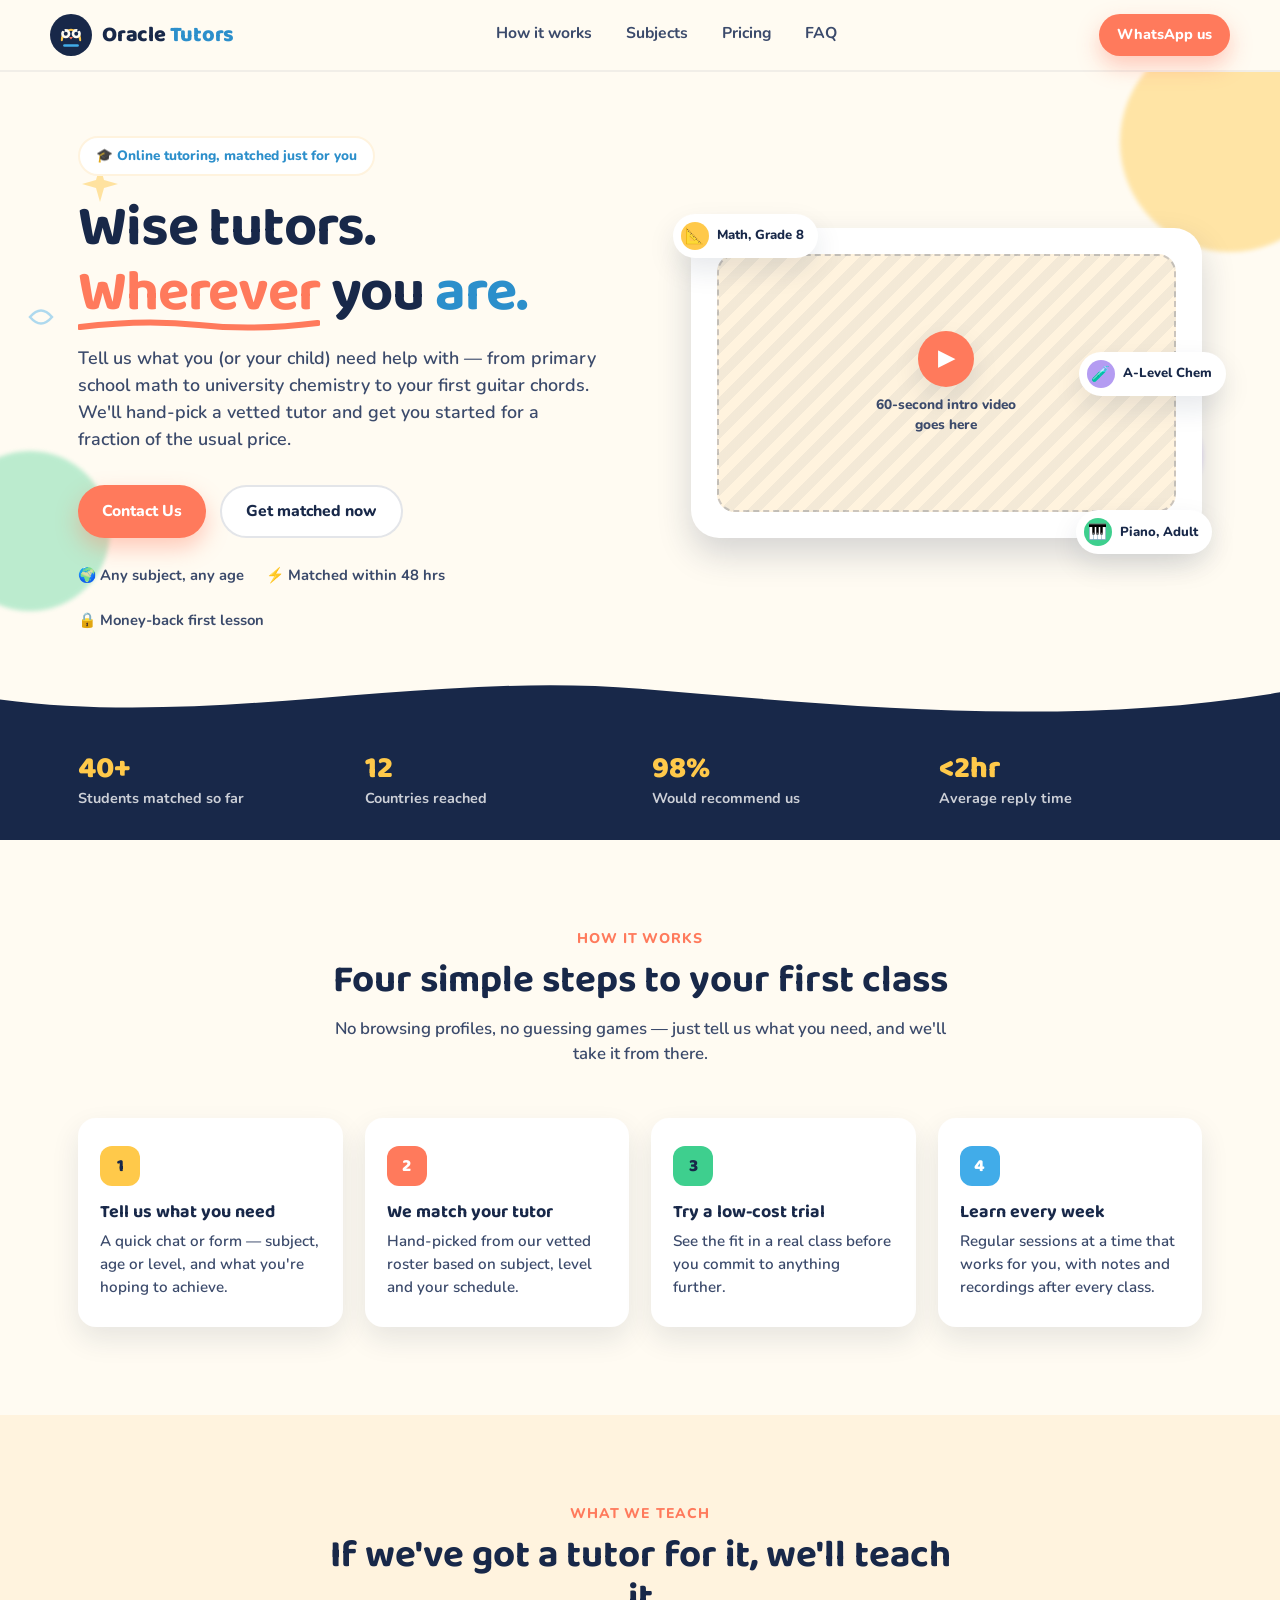
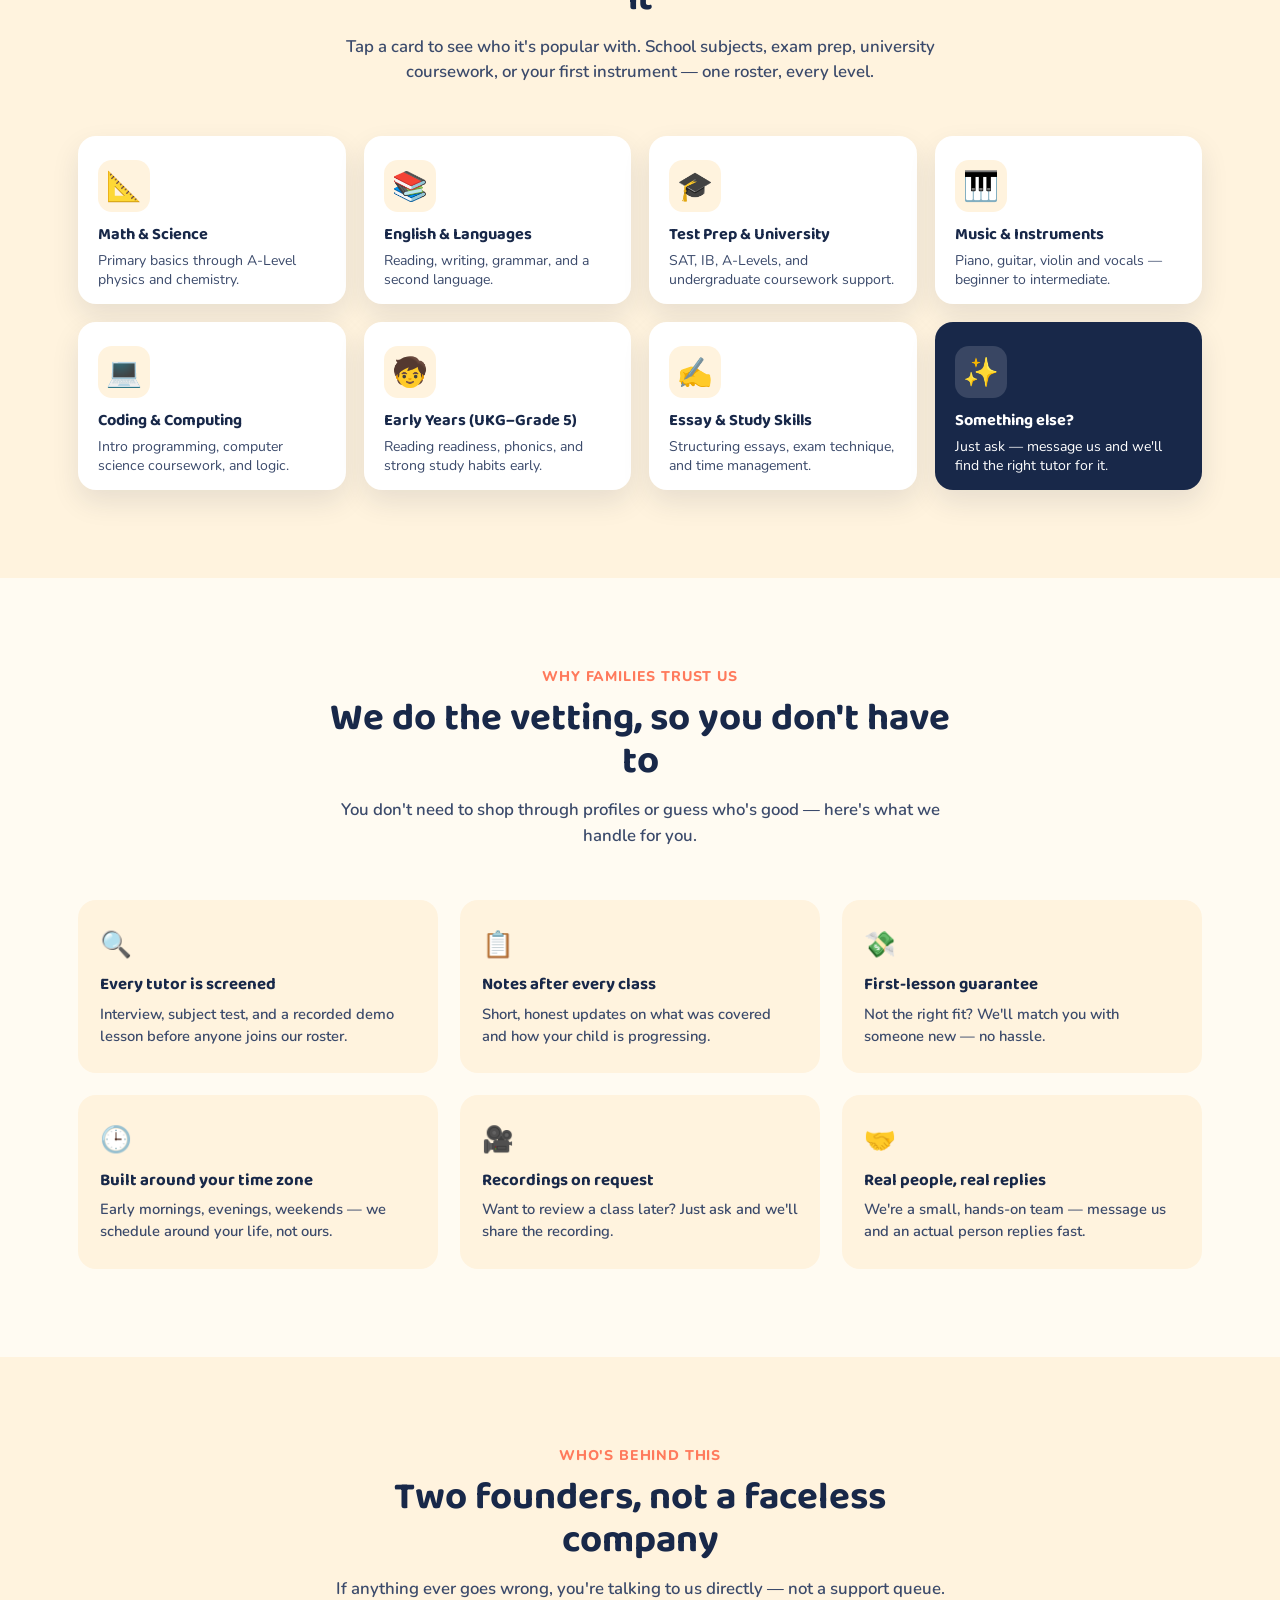
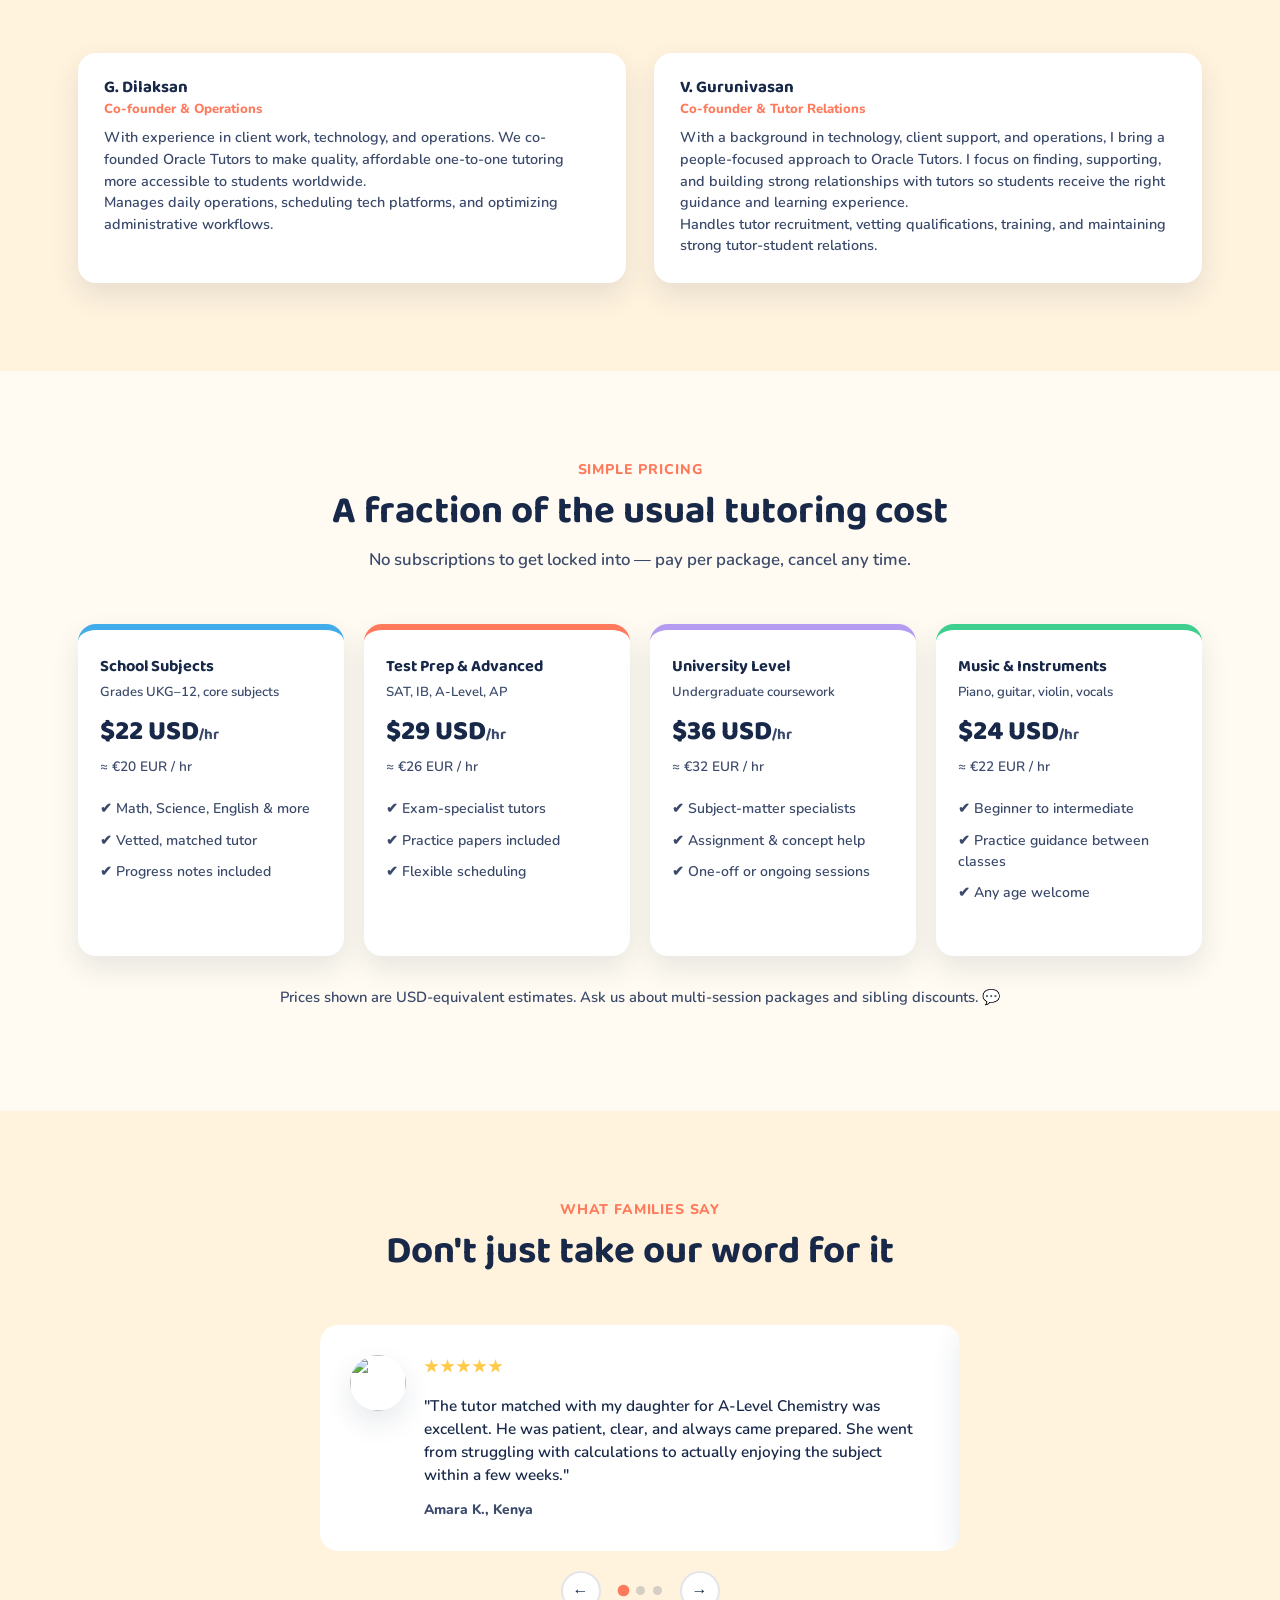
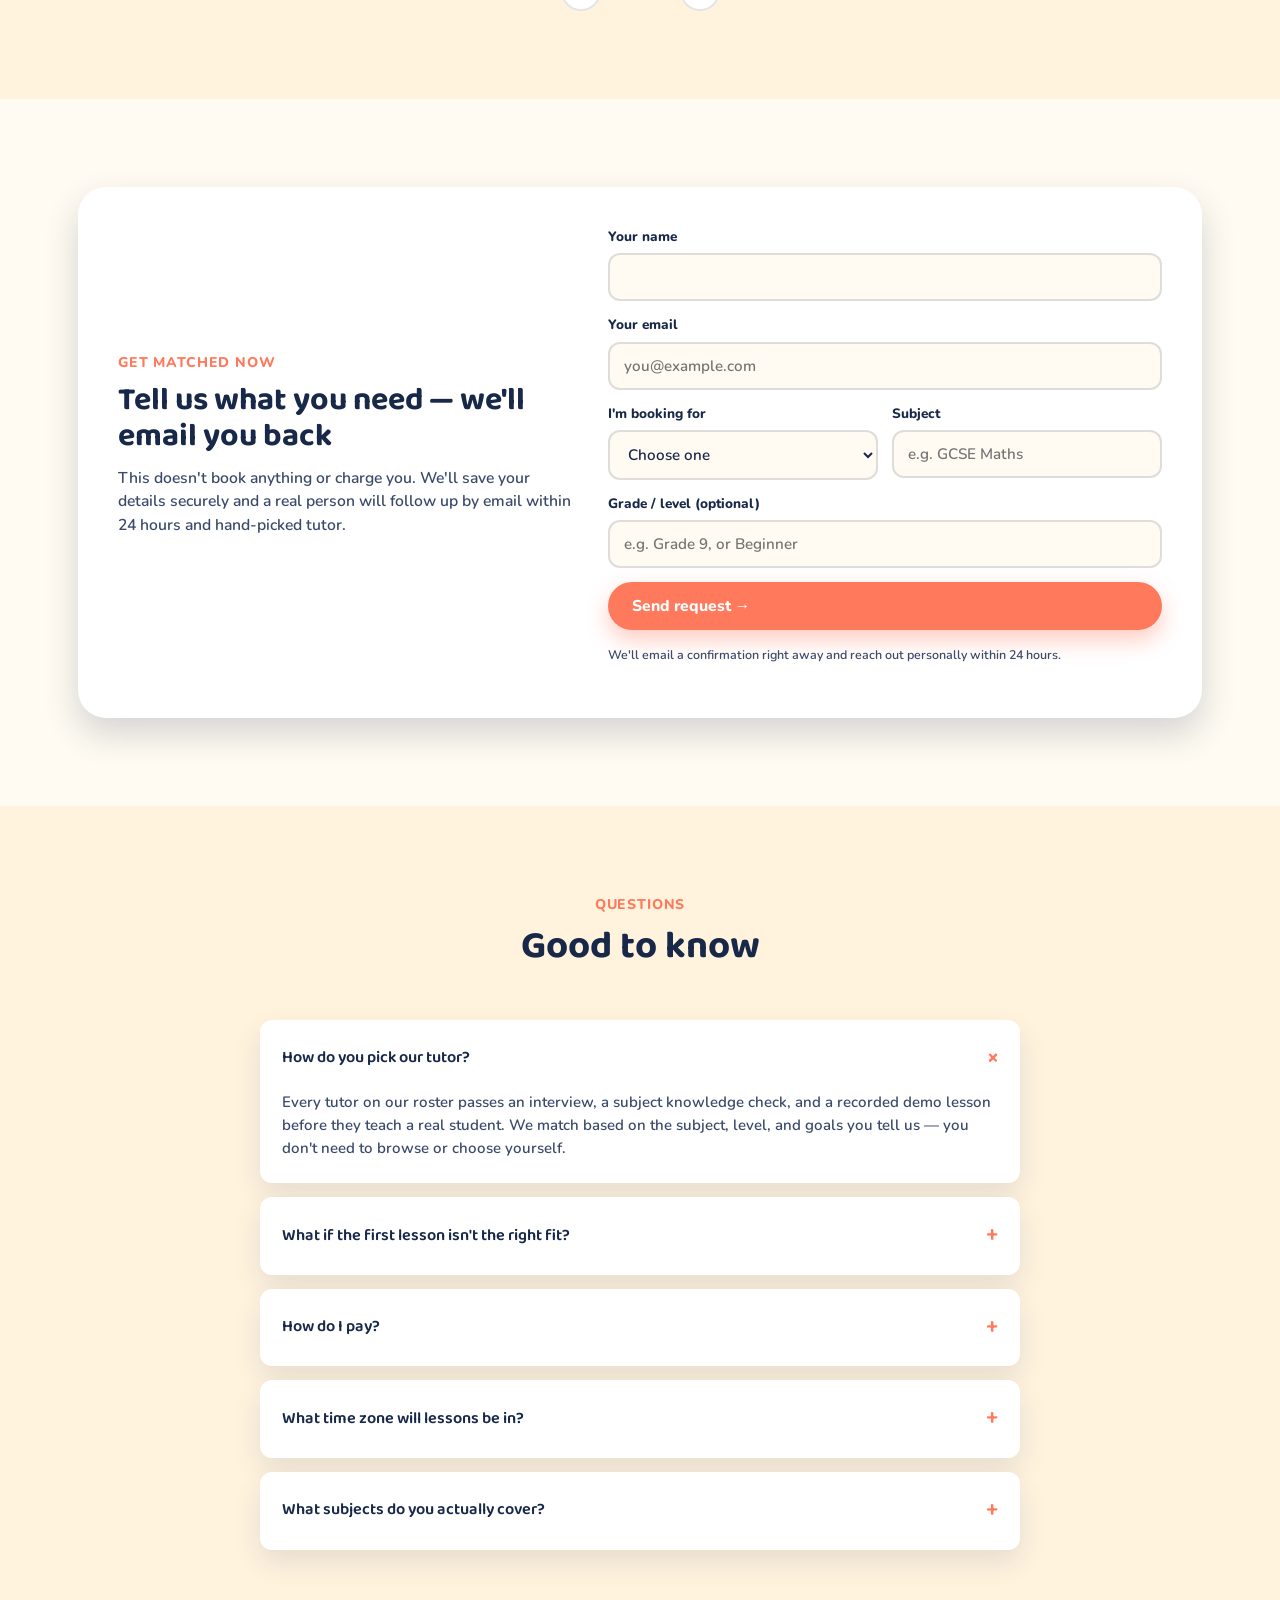
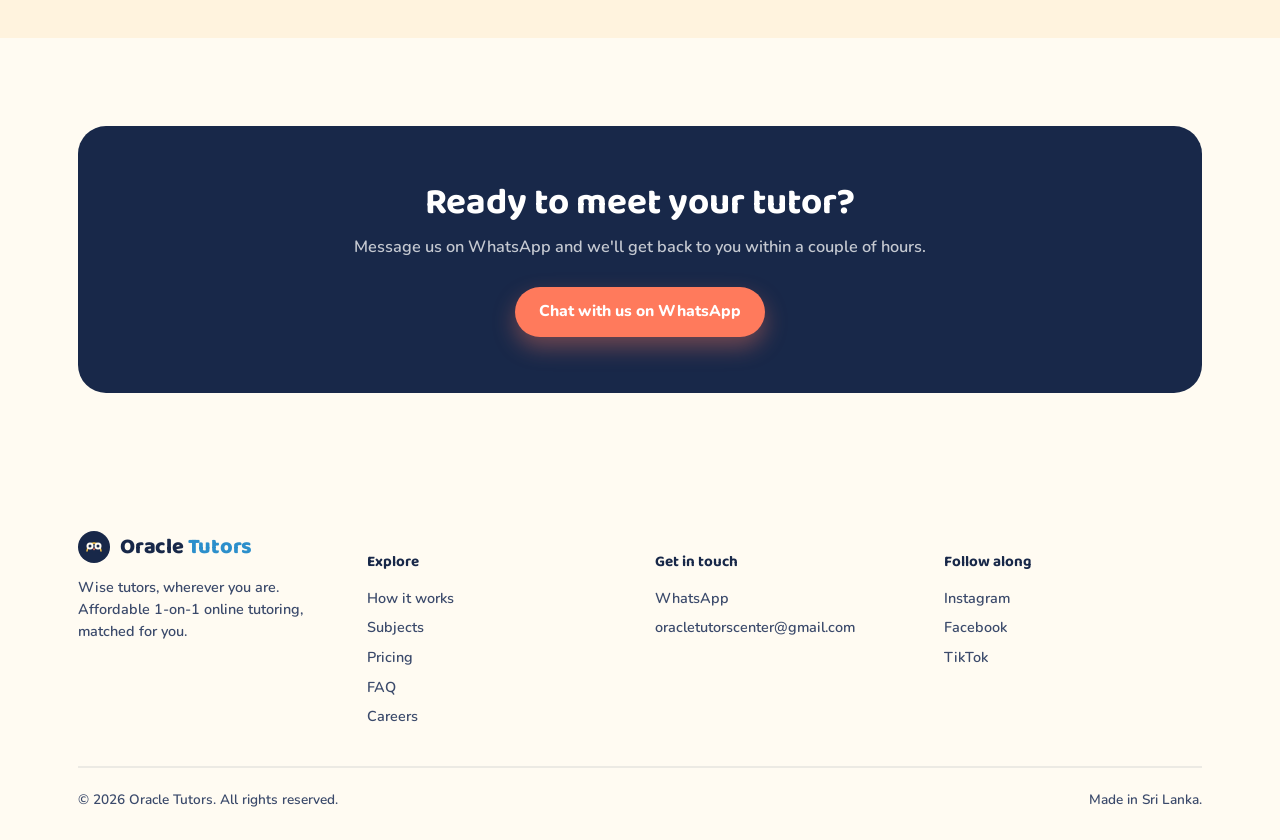
==== commit f9e97471: "Front End Context Updated" ====
--- a/index.html
+++ b/index.html
@@ -8,85 +8,14 @@
 <meta name="referrer" content="strict-origin-when-cross-origin">
 <title>Oracle Tutors — Wise tutors. Wherever you are.</title>
 
-<!--
-====================================================================
-  ORACLE TUTORS — LANDING PAGE
-====================================================================
-  HOW THIS FILE IS ORGANIZED (search for these tags to jump around):
-    [TOC-1]  Fonts + CSS design tokens
-    [TOC-2]  Navigation
-    [TOC-3]  Hero + mascot intro
-    [TOC-4]  Trust bar (animated stats)
-    [TOC-5]  How it works
-    [TOC-6]  Subjects (flip cards)
-    [TOC-7]  Why families trust us
-    [TOC-8]  Meet the founders
-    [TOC-9]  Pricing
-    [TOC-10] Testimonials carousel
-    [TOC-11] Quick-match form (submits to Google Sheets + auto-email)
-    [TOC-12] FAQ
-    [TOC-13] Final CTA + footer
-    [TOC-14] Floating mascot chat button
-    [TOC-15] JavaScript (all interactions, plain vanilla JS)
-
-  BEFORE GOING LIVE — REPLACE THESE PLACEHOLDERS:
-    1. WhatsApp number   → find/replace "94770000000" (appears several times)
-    2. Email address     → find/replace "hello@oracletutors.com"
-    3. Photos / videos   → every ".media-placeholder" block has a comment
-                            right above it explaining exactly what to swap in
-    4. Testimonials      → search "TESTIMONIAL PLACEHOLDER" (3 spots)
-    5. Founder bios       → search "FOUNDER PLACEHOLDER" (2 spots)
-    6. Stats in trust bar → search "STAT PLACEHOLDER"
-    7. Contact form backend → find "SCRIPT_URL" in [TOC-15] and paste in
-                               your deployed Google Apps Script Web App URL
-                               (see the setup guide that came with this file)
-
-  CONTACT FORM BACKEND (Google Sheets + Google Apps Script):
-    The quick-match form (#matchForm, [TOC-11]) POSTs to a free Google
-    Apps Script Web App, which appends the submission to a Google Sheet
-    (your free "database") and sends the visitor an auto-confirmation
-    email. This requires zero Node/server hosting, so it works fine on
-    static hosts like GitHub Pages or Vercel's free tier. See the
-    accompanying Code.gs file and setup steps for how to wire it up.
-
-  SECURITY NOTES FOR WHOEVER HOSTS THIS:
-    - All external links use rel="noopener noreferrer" to stop the new
-      tab from getting a reference back to this page (tab-nabbing).
-    - The quick-match form submits via fetch() as JSON to a Google
-      Apps Script Web App URL (see SCRIPT_URL in [TOC-15]). Nothing
-      is written into a WhatsApp link anymore, so there's no
-      URL-injection surface there; the Apps Script side is
-      responsible for validating/escaping what it writes to the
-      Sheet and into outgoing emails.
-    - No inline event handlers (onclick="") are used anywhere; every
-      interaction is wired up in the script block via
-      addEventListener, which is safer to review and maintain.
-    - When you deploy this (Netlify, Vercel, your own server, etc.),
-      set these response headers at the hosting level — a static
-      HTML file can't set them itself:
-        Content-Security-Policy, X-Content-Type-Options: nosniff,
-        Referrer-Policy: strict-origin-when-cross-origin,
-        Strict-Transport-Security (once you're on HTTPS, which any
-        modern host gives you by default).
-====================================================================
--->
-
-<!-- [TOC-1] Fonts + design tokens -->
 <link rel="preconnect" href="https://fonts.googleapis.com">
 <link rel="preconnect" href="https://fonts.gstatic.com" crossorigin>
 <link href="https://fonts.googleapis.com/css2?family=Baloo+2:wght@500;600;700;800&family=Nunito:wght@400;600;700;800&display=swap" rel="stylesheet">
 
-<!-- Tiny inline favicon so the browser tab doesn't look blank/generic -->
 <link rel="icon" href="data:image/svg+xml,%3Csvg xmlns='http://www.w3.org/2000/svg' viewBox='0 0 64 64'%3E%3Ccircle cx='32' cy='32' r='32' fill='%23182849'/%3E%3Ccircle cx='24' cy='30' r='7' fill='%23FFFBF2'/%3E%3Ccircle cx='40' cy='30' r='7' fill='%23FFFBF2'/%3E%3Ccircle cx='24' cy='30' r='3' fill='%23182849'/%3E%3Ccircle cx='40' cy='30' r='3' fill='%23182849'/%3E%3Cpath d='M29 35 L32 39 L35 35 Z' fill='%23FF7A5C'/%3E%3C/svg%3E">
 
 <style>
-  /* ============================================================
-     DESIGN TOKENS — change a color/font here and it updates
-     everywhere on the page. This is the only place hex values
-     and font names should live.
-     ============================================================ */
   :root{
-    /* Colors */
     --cream:#FFFBF2;
     --cream-2:#FFF3DE;
     --navy:#182849;
@@ -99,13 +28,11 @@
     --mint:#3ECF8E;
     --lilac:#B49CF2;
     --white:#FFFFFF;
-    /* Shape + shadow */
     --radius-lg:28px;
     --radius-md:18px;
     --radius-sm:12px;
     --shadow-soft: 0 12px 28px rgba(24,40,73,0.10);
     --shadow-pop: 0 16px 34px rgba(24,40,73,0.18);
-    /* Motion timing, reused so hover/animations feel consistent */
     --ease-bouncy: cubic-bezier(.34, 1.56, .64, 1);
     --ease-smooth: cubic-bezier(.4, 0, .2, 1);
   }
@@ -113,8 +40,6 @@
   *{ box-sizing:border-box; }
   html{ scroll-behavior:smooth; }
 
-  /* Respect users who've asked their OS to reduce motion —
-     this one rule quietly disables almost every animation below. */
   @media (prefers-reduced-motion: reduce){
     *, *::before, *::after{
       animation-duration:0.001ms !important;
@@ -147,8 +72,6 @@
   img,svg{ display:block; max-width:100%; }
   button{ font-family:inherit; }
 
-  /* Accessible focus ring — visible for keyboard users, invisible
-     for mouse clicks (handled by browsers' :focus-visible support) */
   :focus-visible{
     outline:3px solid var(--coral);
     outline-offset:3px;
@@ -157,8 +80,6 @@
 
   .wrap{ max-width:1180px; margin:0 auto; padding:0 28px; }
 
-  /* Skip link — hidden until a keyboard user tabs to it, lets them
-     jump straight past the nav into the page content */
   .skip-link{
     position:absolute;
     left:-999px;
@@ -172,9 +93,6 @@
   }
   .skip-link:focus{ left:0; top:0; }
 
-  /* ============================================================
-     [TOC-2] NAVIGATION
-     ============================================================ */
   header.site-nav{
     position:sticky;
     top:0;
@@ -241,7 +159,6 @@
 
   .nav-cta{ display:flex; gap:12px; align-items:center; }
 
-  /* Hamburger button — hidden on desktop, shown under 980px */
   .nav-toggle{
     display:none;
     background:var(--white);
@@ -255,7 +172,6 @@
   }
   .nav-toggle svg{ width:20px; height:20px; }
 
-  /* Mobile slide-down menu */
   .mobile-menu{
     display:none;
     flex-direction:column;
@@ -271,9 +187,6 @@
   }
   .mobile-menu.is-open{ display:flex; }
 
-  /* ============================================================
-     [TOC-3] HERO
-     ============================================================ */
   .hero{ position:relative; padding:64px 0 40px; overflow:hidden; }
 
   .blob{ position:absolute; border-radius:50%; filter:blur(2px); z-index:0; }
@@ -290,9 +203,6 @@
     50%{ transform:translateY(-14px) translateX(8px); }
   }
 
-  /* Hand-drawn-style doodles scattered near the headline — this is
-     the kind of imperfect, sketchy detail that reads as "designed
-     by a person" rather than a template. */
   .doodle{ position:absolute; pointer-events:none; opacity:0.7; z-index:0; }
 
   .hero-grid{
@@ -319,9 +229,6 @@
   .hero h1{ font-size:clamp(2.3rem, 4.6vw, 3.6rem); letter-spacing:-0.02em; }
   .hero h1 .accent{ color:var(--coral); position:relative; }
   .hero h1 .accent2{ color:var(--sky-deep); }
-  /* Marker-style underline drawn under one headline word with SVG,
-     instead of a plain CSS border — reads as a deliberate design
-     choice rather than a default underline. */
   .marker-underline{
     display:inline-block;
     position:relative;
@@ -369,13 +276,6 @@
   }
   @keyframes float{ 0%,100%{ transform:translateY(0); } 50%{ transform:translateY(-8px); } }
 
-  /* --------------------------------------------------------------
-     MEDIA PLACEHOLDER — reusable style for any spot where a real
-     photo or video should eventually go. Swap the whole
-     .media-placeholder div for an <img> or <video> tag; keep the
-     same class on the wrapper if you want the rounded corners to
-     carry over automatically.
-     -------------------------------------------------------------- */
   .media-placeholder{
     display:flex;
     flex-direction:column;
@@ -404,12 +304,8 @@
     box-shadow:var(--shadow-soft);
   }
 
-  /* ---------- Wave divider ---------- */
   .wave{ display:block; width:100%; line-height:0; }
 
-  /* ============================================================
-     [TOC-4] TRUST BAR
-     ============================================================ */
   .trust-bar{ background:var(--navy); padding:30px 0; }
   .trust-row{ display:flex; justify-content:space-between; gap:24px; flex-wrap:wrap; }
   .trust-item{ color:var(--white); text-align:left; flex:1; min-width:180px; }
@@ -423,9 +319,6 @@
   }
   .trust-label{ font-size:0.9rem; color:rgba(255,255,255,0.78); font-weight:700; margin-top:4px; display:block; }
 
-  /* ============================================================
-     Shared section layout
-     ============================================================ */
   section{ padding:88px 0; position:relative; }
   .section-head{ text-align:center; max-width:640px; margin:0 auto 52px; }
   .section-tag{
@@ -440,8 +333,6 @@
   .section-head h2{ font-size:clamp(1.8rem, 3vw, 2.5rem); }
   .section-head p{ margin-top:14px; color:var(--navy-soft); font-size:1.05rem; }
 
-  /* Scroll-reveal: elements start slightly lower + transparent,
-     JS adds .in-view when they scroll into frame (see [TOC-15]) */
   .reveal{
     opacity:0;
     transform:translateY(22px);
@@ -449,9 +340,6 @@
   }
   .reveal.in-view{ opacity:1; transform:translateY(0); }
 
-  /* ============================================================
-     [TOC-5] HOW IT WORKS
-     ============================================================ */
   .steps{ display:grid; grid-template-columns:repeat(4, 1fr); gap:22px; }
   .step-card{
     background:var(--white);
@@ -475,9 +363,6 @@
   .step-card h3{ font-size:1.12rem; margin-bottom:8px; }
   .step-card p{ color:var(--navy-soft); font-size:0.95rem; margin:0; }
 
-  /* ============================================================
-     [TOC-6] SUBJECTS — flip cards (click/tap or press Enter)
-     ============================================================ */
   .subject-grid{ display:grid; grid-template-columns:repeat(4, 1fr); gap:18px; }
   .subject-card{
     background:none; border:none; padding:0; cursor:pointer;
@@ -520,9 +405,6 @@
   .subject-card.wild .card-front h3, .subject-card.wild .card-front p{ color:var(--white); }
   .subject-card.wild .subject-emoji{ background:rgba(255,255,255,0.14); }
 
-  /* ============================================================
-     [TOC-7] WHY US
-     ============================================================ */
   .why-grid{ display:grid; grid-template-columns:repeat(3,1fr); gap:22px; }
   .why-card{
     background:var(--cream-2);
@@ -535,9 +417,6 @@
   .why-card h3{ font-size:1.05rem; margin-bottom:8px; }
   .why-card p{ font-size:0.92rem; color:var(--navy-soft); margin:0; }
 
-  /* ============================================================
-     [TOC-8] FOUNDERS
-     ============================================================ */
   .founder-grid{ display:grid; grid-template-columns:repeat(2,1fr); gap:28px; }
   .founder-card{
     background:var(--white);
@@ -553,9 +432,6 @@
   .founder-role{ font-size:0.82rem; color:var(--coral); font-weight:800; margin-bottom:8px; display:block; }
   .founder-card p.bio{ font-size:0.9rem; color:var(--navy-soft); margin:0; }
 
-  /* ============================================================
-     [TOC-9] PRICING
-     ============================================================ */
   .price-grid{ display:grid; grid-template-columns:repeat(4,1fr); gap:20px; }
   .price-card{
     background:var(--white);
@@ -580,9 +456,6 @@
   .price-card li{ padding:5px 0; display:flex; gap:8px; }
   .price-note{ text-align:center; margin-top:30px; color:var(--navy-soft); font-size:0.92rem; }
 
-  /* ============================================================
-     [TOC-10] TESTIMONIALS CAROUSEL
-     ============================================================ */
   .carousel{ max-width:640px; margin:0 auto; position:relative; }
   .carousel-track{ overflow:hidden; border-radius:var(--radius-md); }
   .carousel-slides{
@@ -598,7 +471,7 @@
     gap:18px;
     align-items:flex-start;
   }
-  .test-card .media-placeholder{ width:56px; height:56px; border-radius:50%; flex-shrink:0; font-size:0.6rem; padding:4px; }
+  .test-card .test-avatar{ width:56px; height:56px; border-radius:50%; flex-shrink:0; object-fit:cover; box-shadow:var(--shadow-soft); }
   .test-stars{ color:var(--sun); font-size:1rem; margin-bottom:10px; letter-spacing:2px; }
   .test-quote{ font-size:0.96rem; color:var(--navy); margin-bottom:14px; }
   .test-name{ font-size:0.86rem; color:var(--navy-soft); font-weight:800; }
@@ -619,9 +492,6 @@
   }
   .carousel-dot.is-active{ background:var(--coral); transform:scale(1.3); }
 
-  /* ============================================================
-     [TOC-11] QUICK-MATCH FORM
-     ============================================================ */
   .match-panel{
     background:var(--white);
     border-radius:var(--radius-lg);
@@ -658,9 +528,6 @@
   .form-status.is-success{ color:var(--mint); }
   .form-status.is-error{ color:var(--coral); }
 
-  /* ============================================================
-     [TOC-12] FAQ
-     ============================================================ */
   .faq-list{ max-width:760px; margin:0 auto; display:flex; flex-direction:column; gap:14px; }
   details{
     background:var(--white);
@@ -682,9 +549,6 @@
   details[open] summary::after{ transform:rotate(45deg); }
   details p{ margin:0 0 18px; color:var(--navy-soft); font-size:0.94rem; }
 
-  /* ============================================================
-     [TOC-13] FINAL CTA + FOOTER
-     ============================================================ */
   .final-cta{
     background:var(--navy);
     border-radius:var(--radius-lg);
@@ -702,6 +566,7 @@
     display:flex; justify-content:space-between; gap:30px; flex-wrap:wrap;
     padding-bottom:30px; border-bottom:2px solid rgba(24,40,73,0.08);
   }
+  .footer-col{ flex:1 1 160px; min-width:150px; }
   .footer-col h4{ font-family:'Baloo 2', sans-serif; font-size:0.95rem; margin-bottom:14px; color:var(--navy); }
   .footer-col a, .footer-col p{ display:block; font-size:0.9rem; color:var(--navy-soft); margin-bottom:8px; }
   .footer-col a:hover{ color:var(--coral); }
@@ -710,9 +575,6 @@
     padding-top:22px; font-size:0.85rem; color:var(--navy-soft); flex-wrap:wrap; gap:10px;
   }
 
-  /* ============================================================
-     [TOC-14] FLOATING MASCOT CHAT BUTTON
-     ============================================================ */
   .mascot-fab{
     position:fixed;
     right:24px;
@@ -752,7 +614,6 @@
   }
   .mascot-fab:hover .mascot-tooltip, .mascot-fab:focus-visible .mascot-tooltip{ opacity:1; transform:translateX(0); }
 
-  /* Confetti particles spawned by JS on primary CTA clicks */
   .confetti-piece{
     position:fixed;
     width:8px; height:8px;
@@ -763,26 +624,37 @@
     will-change:transform, opacity;
   }
 
-  /* ============================================================
-     RESPONSIVE
-     ============================================================ */
   @media (max-width: 980px){
     .hero-grid{ grid-template-columns:1fr; }
     .hero-art{ order:-1; max-width:420px; margin:0 auto; }
+    .hero-copy{ text-align:center; }
+    .eyebrow{ margin-left:auto; margin-right:auto; }
+    .hero-sub{ margin-left:auto; margin-right:auto; }
+    .hero-cta-row{ justify-content:center; }
+    .hero-trust{ justify-content:center; }
     .steps, .subject-grid, .why-grid, .price-grid, .founder-grid{ grid-template-columns:repeat(2,1fr); }
     .match-panel{ grid-template-columns:1fr; padding:30px; }
     .nav-links{ display:none; }
     .nav-toggle{ display:flex; }
   }
   @media (max-width: 600px){
-    .wrap{ padding:0 20px; }
+    .wrap{ padding:0 24px; }
     .steps, .subject-grid, .why-grid, .price-grid, .founder-grid{ grid-template-columns:1fr; }
-    .founder-card{ flex-direction:column; }
+    .founder-card{ flex-direction:column; text-align:center; align-items:center; }
+    .founder-card .media-placeholder{ margin:0 auto; }
     .form-two-col{ grid-template-columns:1fr; }
     section{ padding:64px 0; }
     .final-cta{ padding:40px 22px; }
     .mascot-fab{ right:16px; bottom:16px; width:56px; height:56px; }
     .mascot-fab svg{ width:34px; height:34px; }
+
+    /* Footer felt left-crammed on narrow screens because the
+       columns were left-aligned with uneven widths under
+       justify-content:space-between — stack + center instead. */
+    .footer-row{ flex-direction:column; align-items:center; text-align:center; gap:28px; }
+    .footer-col{ width:100%; max-width:320px; }
+    .footer-col .brand{ justify-content:center; }
+    .footer-bottom{ flex-direction:column; text-align:center; gap:8px; }
   }
 </style>
 </head>
@@ -790,7 +662,6 @@
 
 <a class="skip-link" href="#main-content">Skip to main content</a>
 
-<!-- ============ [TOC-2] NAV ============ -->
 <header class="site-nav">
   <div class="wrap nav-row">
     <div class="brand">
@@ -817,8 +688,7 @@
     </nav>
 
     <div class="nav-cta">
-      <a class="btn btn-primary btn-sm js-wa-link" href="#" target="_blank" rel="noopener noreferrer">💬 WhatsApp us</a>
-      <!-- Hamburger — toggled by JS, see initMobileNav() in [TOC-15] -->
+      <a class="btn btn-primary btn-sm js-wa-link" href="#" target="_blank" rel="noopener noreferrer">WhatsApp us</a>
       <button class="nav-toggle" id="navToggle" aria-expanded="false" aria-controls="mobileMenu" aria-label="Open menu">
         <svg viewBox="0 0 24 24" fill="none" stroke="#182849" stroke-width="2.4" stroke-linecap="round" aria-hidden="true">
           <line x1="3" y1="6" x2="21" y2="6"/>
@@ -829,7 +699,6 @@
     </div>
   </div>
 
-  <!-- Mobile menu panel, hidden by default via CSS, toggled with .is-open -->
   <nav class="wrap mobile-menu" id="mobileMenu" aria-label="Mobile">
     <a href="#how">How it works</a>
     <a href="#subjects">Subjects</a>
@@ -840,13 +709,11 @@
 
 <main id="main-content">
 
-<!-- ============ [TOC-3] HERO ============ -->
 <section class="hero">
   <div class="blob blob-1"></div>
   <div class="blob blob-2"></div>
   <div class="blob blob-3"></div>
 
-  <!-- Small hand-drawn-style doodles for texture near the headline -->
   <svg class="doodle" style="top:90px; left:6%;" width="46" height="46" viewBox="0 0 46 46" aria-hidden="true">
     <path d="M23 4 L27 18 L41 22 L27 26 L23 40 L19 26 L5 22 L19 18 Z" fill="#FFC94A" opacity="0.7"/>
   </svg>
@@ -865,7 +732,7 @@
       </h1>
       <p class="hero-sub">Tell us what you (or your child) need help with — from primary school math to university chemistry to your first guitar chords. We'll hand-pick a vetted tutor and get you started for a fraction of the usual price.</p>
       <div class="hero-cta-row">
-        <a class="btn btn-primary js-wa-link js-confetti" href="#" target="_blank" rel="noopener noreferrer">Book a $2 trial lesson →</a>
+        <a class="btn btn-primary js-wa-link js-confetti" href="#" target="_blank" rel="noopener noreferrer">Contact Us</a>
         <a class="btn btn-ghost" href="#match">Get matched now</a>
       </div>
       <div class="hero-trust">
@@ -877,13 +744,6 @@
 
     <div class="hero-art">
       <div class="globe-card">
-        <!--
-          MEDIA PLACEHOLDER — hero intro video.
-          Swap this whole block for something like:
-          <video controls poster="/images/hero-poster.jpg" style="border-radius:var(--radius-md);width:100%;">
-            <source src="/videos/oracle-intro.mp4" type="video/mp4">
-          </video>
-        -->
         <div class="media-placeholder mp-video" role="img" aria-label="Placeholder for a short intro video">
           <div class="play-btn">▶</div>
           <span>60-second intro video<br>goes here</span>
@@ -899,10 +759,8 @@
 
 <svg class="wave" viewBox="0 0 1440 60" preserveAspectRatio="none" aria-hidden="true"><path d="M0,32 C240,64 480,0 720,20 C960,40 1200,64 1440,24 L1440,60 L0,60 Z" fill="#182849"></path></svg>
 
-<!-- ============ [TOC-4] TRUST BAR (animated counters) ============ -->
 <div class="trust-bar">
   <div class="wrap trust-row">
-    <!-- STAT PLACEHOLDER — swap data-count values for your real numbers once you have them -->
     <div class="trust-item">
       <span class="trust-num"><span class="js-counter" data-count="40">0</span>+</span>
       <span class="trust-label">Students matched so far</span>
@@ -922,7 +780,6 @@
   </div>
 </div>
 
-<!-- ============ [TOC-5] HOW IT WORKS ============ -->
 <section id="how">
   <div class="wrap">
     <div class="section-head reveal">
@@ -949,13 +806,12 @@
       <div class="step-card reveal">
         <div class="step-num">4</div>
         <h3>Learn every week</h3>
-        <p>Regular sessions at a time that works for you, with notes after every class.</p>
+        <p>Regular sessions at a time that works for you, with notes and recordings after every class.</p>
       </div>
     </div>
   </div>
 </section>
 
-<!-- ============ [TOC-6] SUBJECTS (click a card to flip it) ============ -->
 <section id="subjects" style="background:var(--cream-2);">
   <div class="wrap">
     <div class="section-head reveal">
@@ -965,9 +821,6 @@
     </div>
     <div class="subject-grid">
 
-      <!-- Each subject card is a <button> so it's keyboard-operable
-           (Enter/Space flips it) and correctly announced by screen
-           readers via aria-pressed. See initSubjectFlip() in [TOC-15]. -->
       <button class="subject-card reveal" aria-pressed="false">
         <div class="card-inner">
           <div class="card-front">
@@ -1092,7 +945,6 @@
   </div>
 </section>
 
-<!-- ============ [TOC-7] WHY US ============ -->
 <section>
   <div class="wrap">
     <div class="section-head reveal">
@@ -1114,7 +966,7 @@
       <div class="why-card reveal">
         <span class="ic">💸</span>
         <h3>First-lesson guarantee</h3>
-        <p>Not the right fit? We'll refund the trial or match you with someone new — no hassle.</p>
+        <p>Not the right fit? We'll match you with someone new — no hassle.</p>
       </div>
       <div class="why-card reveal">
         <span class="ic">🕒</span>
@@ -1135,7 +987,6 @@
   </div>
 </section>
 
-<!-- ============ [TOC-8] MEET THE FOUNDERS ============ -->
 <section style="background:var(--cream-2);">
   <div class="wrap">
     <div class="section-head reveal">
@@ -1145,30 +996,19 @@
     </div>
     <div class="founder-grid">
 
-      <!-- FOUNDER PLACEHOLDER 1 — replace name, bio, and photo -->
       <div class="founder-card reveal">
-        <!-- Swap for: <img src="/images/founder-1.jpg" alt="Photo of [Name]" class="media-placeholder" style="object-fit:cover;"> -->
-        <div class="media-placeholder mp-photo" role="img" aria-label="Placeholder for founder photo">
-          <span class="mp-icon">🧑</span>
-          <span>Photo</span>
-        </div>
         <div>
-          <h3>Founder name</h3>
-          <span class="founder-role">Co-founder &amp; Operations (placeholder)</span>
-          <p class="bio">A line or two about their background, why they started Oracle Tutors, and what they personally handle day to day.</p>
-        </div>
-      </div>
-
-      <!-- FOUNDER PLACEHOLDER 2 -->
+          <h3>G. Dilaksan</h3>
+          <span class="founder-role">Co-founder &amp; Operations</span>
+          <p class="bio">With experience in client work, technology, and operations. We co-founded Oracle Tutors to make quality, affordable one-to-one tutoring more accessible to students worldwide.  <br> Manages daily operations, scheduling tech platforms, and optimizing administrative workflows.</p>
+        </div>
+      </div>
+
       <div class="founder-card reveal">
-        <div class="media-placeholder mp-photo" role="img" aria-label="Placeholder for founder photo">
-          <span class="mp-icon">🧑</span>
-          <span>Photo</span>
-        </div>
         <div>
-          <h3>Founder name</h3>
-          <span class="founder-role">Co-founder &amp; Tutor Relations (placeholder)</span>
-          <p class="bio">A line or two about their background, why they started Oracle Tutors, and what they personally handle day to day.</p>
+          <h3>V. Gurunivasan</h3>
+          <span class="founder-role">Co-founder &amp; Tutor Relations</span>
+          <p class="bio">With a background in technology, client support, and operations, I bring a people-focused approach to Oracle Tutors. I focus on finding, supporting, and building strong relationships with tutors so students receive the right guidance and learning experience. <br> Handles tutor recruitment, vetting qualifications, training, and maintaining strong tutor-student relations.</p>
         </div>
       </div>
 
@@ -1176,7 +1016,6 @@
   </div>
 </section>
 
-<!-- ============ [TOC-9] PRICING ============ -->
 <section id="pricing">
   <div class="wrap">
     <div class="section-head reveal">
@@ -1188,8 +1027,8 @@
       <div class="price-card reveal">
         <h3>School Subjects</h3>
         <p class="price-sub">Grades UKG–12, core subjects</p>
-        <div class="price-amount">LKR 5,000<small>/hr</small></div>
-        <div class="price-usd">≈ $17 USD / hr</div>
+        <div class="price-amount">$22 USD<small>/hr</small></div>
+        <div class="price-usd">≈ €20 EUR / hr</div>
         <ul>
           <li>✔ Math, Science, English &amp; more</li>
           <li>✔ Vetted, matched tutor</li>
@@ -1199,8 +1038,8 @@
       <div class="price-card reveal">
         <h3>Test Prep &amp; Advanced</h3>
         <p class="price-sub">SAT, IB, A-Level, AP</p>
-        <div class="price-amount">LKR 6,500–7,500<small>/hr</small></div>
-        <div class="price-usd">≈ $22–25 USD / hr</div>
+        <div class="price-amount">$29 USD<small>/hr</small></div>
+        <div class="price-usd">≈ €26 EUR / hr</div>
         <ul>
           <li>✔ Exam-specialist tutors</li>
           <li>✔ Practice papers included</li>
@@ -1210,8 +1049,8 @@
       <div class="price-card reveal">
         <h3>University Level</h3>
         <p class="price-sub">Undergraduate coursework</p>
-        <div class="price-amount">LKR 7,500–9,000<small>/hr</small></div>
-        <div class="price-usd">≈ $25–30 USD / hr</div>
+        <div class="price-amount">$36 USD<small>/hr</small></div>
+        <div class="price-usd">≈ €32 EUR / hr</div>
         <ul>
           <li>✔ Subject-matter specialists</li>
           <li>✔ Assignment &amp; concept help</li>
@@ -1221,8 +1060,8 @@
       <div class="price-card reveal">
         <h3>Music &amp; Instruments</h3>
         <p class="price-sub">Piano, guitar, violin, vocals</p>
-        <div class="price-amount">LKR 5,500–6,500<small>/hr</small></div>
-        <div class="price-usd">≈ $18–22 USD / hr</div>
+        <div class="price-amount">$24 USD<small>/hr</small></div>
+        <div class="price-usd">≈ €22 EUR / hr</div>
         <ul>
           <li>✔ Beginner to intermediate</li>
           <li>✔ Practice guidance between classes</li>
@@ -1234,7 +1073,6 @@
   </div>
 </section>
 
-<!-- ============ [TOC-10] TESTIMONIALS CAROUSEL ============ -->
 <section style="background:var(--cream-2);">
   <div class="wrap">
     <div class="section-head reveal">
@@ -1246,33 +1084,30 @@
       <div class="carousel-track">
         <div class="carousel-slides" id="carouselSlides">
 
-          <!-- TESTIMONIAL PLACEHOLDER 1 — replace quote, name, photo -->
           <div class="test-card">
-            <div class="media-placeholder" role="img" aria-label="Placeholder for reviewer photo">🙂</div>
+            <img class="test-avatar" src="https://i.pravatar.cc/100?img=47" alt="" loading="lazy">
             <div>
               <div class="test-stars">★★★★★</div>
-              <p class="test-quote">"Sample quote — replace with a real parent review once you have one. Something about how quickly their child improved and how easy booking was."</p>
-              <div class="test-name">Parent name, Country (placeholder)</div>
+              <p class="test-quote">"The tutor matched with my daughter for A-Level Chemistry was excellent. He was patient, clear, and always came prepared. She went from struggling with calculations to actually enjoying the subject within a few weeks."</p>
+              <div class="test-name">Amara K., Kenya</div>
             </div>
           </div>
 
-          <!-- TESTIMONIAL PLACEHOLDER 2 -->
           <div class="test-card">
-            <div class="media-placeholder" role="img" aria-label="Placeholder for reviewer photo">🙂</div>
+            <img class="test-avatar" src="https://i.pravatar.cc/100?img=12" alt="" loading="lazy">
             <div>
               <div class="test-stars">★★★★★</div>
-              <p class="test-quote">"Sample quote — replace with a real review focused on tutor quality or the trial lesson experience."</p>
-              <div class="test-name">Parent name, Country (placeholder)</div>
+              <p class="test-quote">"Booking was incredibly easy and the trial lesson was worth every cent. Our son's math grades improved noticeably after just a month of weekly sessions."</p>
+              <div class="test-name">James R., United Kingdom</div>
             </div>
           </div>
 
-          <!-- TESTIMONIAL PLACEHOLDER 3 -->
           <div class="test-card">
-            <div class="media-placeholder" role="img" aria-label="Placeholder for reviewer photo">🙂</div>
+            <img class="test-avatar" src="https://i.pravatar.cc/100?img=32" alt="" loading="lazy">
             <div>
               <div class="test-stars">★★★★★</div>
-              <p class="test-quote">"Sample quote — replace with a real review, ideally one that mentions price and value for money."</p>
-              <div class="test-name">Student name, Country (placeholder)</div>
+              <p class="test-quote">"We'd tried other platforms before, but nothing compared to how quickly Oracle Tutors responded and matched us with the right piano teacher. Highly recommend for busy parents."</p>
+              <div class="test-name">Fatima S., United Arab Emirates</div>
             </div>
           </div>
 
@@ -1288,27 +1123,15 @@
   </div>
 </section>
 
-<!-- ============ [TOC-11] QUICK-MATCH FORM ============ -->
 <section id="match">
   <div class="wrap">
     <div class="match-panel reveal">
       <div class="match-copy">
         <span class="section-tag">Get matched now</span>
         <h2>Tell us what you need — we'll email you back</h2>
-        <p>This doesn't book anything or charge you. We'll save your details securely and a real person will follow up by email within 24 hours with a hand-picked tutor.</p>
-      </div>
-
-      <!--
-        On submit, JS POSTs this data as JSON to a Google Apps Script
-        Web App URL (see SCRIPT_URL in [TOC-15]). That script appends
-        the row to a Google Sheet and sends the visitor an
-        auto-confirmation email. Because the request is cross-origin
-        and Apps Script doesn't return CORS headers, we send it with
-        mode: 'no-cors' — the request still goes through and the
-        email still sends, we just can't read the response body back
-        in the browser (a documented Apps Script limitation, not a
-        bug). See the setup guide for full details.
-      -->
+        <p>This doesn't book anything or charge you. We'll save your details securely and a real person will follow up by email within 24 hours and hand-picked tutor.</p>
+      </div>
+
       <form class="match-form" id="matchForm" novalidate>
         <div class="form-row">
           <label for="mf-name">Your name</label>
@@ -1348,7 +1171,6 @@
   </div>
 </section>
 
-<!-- ============ [TOC-12] FAQ ============ -->
 <section id="faq" style="background:var(--cream-2);">
   <div class="wrap">
     <div class="section-head reveal">
@@ -1362,11 +1184,11 @@
       </details>
       <details>
         <summary>What if the first lesson isn't the right fit?</summary>
-        <p>Just let us know. We'll either refund your trial lesson or match you with a different tutor right away — no awkward conversations needed.</p>
+        <p>Just let us know. We'll match you with a different tutor right away — no awkward conversations needed.</p>
       </details>
       <details>
         <summary>How do I pay?</summary>
-        <p>We accept PayPal and card payments. You'll get a clear receipt after every payment, and you only pay for the sessions or packages you book — no hidden subscriptions.</p>
+        <p>We accept PayPal and Gpay. You'll get a clear receipt after every payment, and you only pay for the sessions or packages you book — no hidden subscriptions or fees. <br>For every classes, we only charge 50% of the session fee upfront to confirm and reserve your class. The remaining 50% is paid after the lesson is completed. This way, you only pay the full amount once the session has been delivered.</p>
       </details>
       <details>
         <summary>What time zone will lessons be in?</summary>
@@ -1380,14 +1202,13 @@
   </div>
 </section>
 
-<!-- ============ [TOC-13] FINAL CTA ============ -->
 <section>
   <div class="wrap">
     <div class="final-cta reveal">
       <h2>Ready to meet your tutor?</h2>
       <p>Message us on WhatsApp and we'll get back to you within a couple of hours.</p>
       <div class="hero-cta-row">
-        <a class="btn btn-primary js-wa-link js-confetti" href="#" target="_blank" rel="noopener noreferrer">💬 Chat with us on WhatsApp</a>
+        <a class="btn btn-primary js-wa-link js-confetti" href="#" target="_blank" rel="noopener noreferrer">Chat with us on WhatsApp</a>
       </div>
     </div>
   </div>
@@ -1395,7 +1216,6 @@
 
 </main>
 
-<!-- ============ FOOTER ============ -->
 <footer>
   <div class="wrap">
     <div class="footer-row">
@@ -1420,29 +1240,27 @@
         <a href="#subjects">Subjects</a>
         <a href="#pricing">Pricing</a>
         <a href="#faq">FAQ</a>
+        <a href="careers.html">Careers</a>
       </div>
       <div class="footer-col">
         <h4>Get in touch</h4>
-        <a class="js-wa-link" href="#" target="_blank" rel="noopener noreferrer">WhatsApp (placeholder)</a>
-        <a href="mailto:hello@oracletutors.com">hello@oracletutors.com (placeholder)</a>
+        <a class="js-wa-link" href="#" target="_blank" rel="noopener noreferrer">WhatsApp</a>
+        <a href="mailto:oracletutorscenter@gmail.com">oracletutorscenter@gmail.com</a>
       </div>
       <div class="footer-col">
         <h4>Follow along</h4>
-        <a href="#" rel="noopener noreferrer">Instagram (placeholder)</a>
-        <a href="#" rel="noopener noreferrer">Facebook (placeholder)</a>
-        <a href="#" rel="noopener noreferrer">TikTok (placeholder)</a>
+        <a href="#" rel="noopener noreferrer">Instagram</a>
+        <a href="#" rel="noopener noreferrer">Facebook</a>
+        <a href="#" rel="noopener noreferrer">TikTok</a>
       </div>
     </div>
     <div class="footer-bottom">
       <span>© 2026 Oracle Tutors. All rights reserved.</span>
-      <span>Made with 🦉 in Sri Lanka.</span>
+      <span>Made in Sri Lanka.</span>
     </div>
   </div>
 </footer>
 
-<!-- ============ [TOC-14] FLOATING MASCOT CHAT BUTTON ============ -->
-<!-- Appears once you scroll past the hero. Eyes follow the cursor
-     on devices with a mouse; on touch devices that bit is skipped. -->
 <button class="mascot-fab js-wa-link" id="mascotFab" aria-label="Chat with Oracle Tutors on WhatsApp" target="_blank" rel="noopener noreferrer">
   <span class="mascot-tooltip">Need help? Chat with us 👋</span>
   <svg viewBox="0 0 64 64" aria-hidden="true">
@@ -1455,33 +1273,19 @@
   </svg>
 </button>
 
-<!-- ============ [TOC-15] JAVASCRIPT ============ -->
 <script>
 (function () {
   'use strict';
 
-  /* --------------------------------------------------------------
-     CONFIG — the two placeholders that drive every WhatsApp link
-     on the page. Change these two lines once and every button
-     updates automatically.
-     -------------------------------------------------------------- */
   var WHATSAPP_NUMBER = '94770000000'; // placeholder — no "+" or spaces
   var DEFAULT_WA_MESSAGE = "Hi Oracle Tutors, I'd like to book a trial lesson";
 
-  /* Paste your deployed Google Apps Script Web App URL here — it
-     looks like "https://script.google.com/macros/s/AKfycb.../exec".
-     See the setup guide (Code.gs) for how to create and deploy it.
-     The quick-match form ([TOC-11]) POSTs to this URL. */
   var SCRIPT_URL = 'https://script.google.com/macros/s/AKfycbwDKvUOXP5zK2LT_xhBbvfLwzvvFVeyiWIFSOKuMDSocI8pQz4tF8EWlpNandMz6Iuu/exec';
 
-  /* Builds a safe wa.me URL. encodeURIComponent stops any odd
-     characters in the message from breaking the URL. */
   function buildWaLink(message) {
     return 'https://wa.me/' + WHATSAPP_NUMBER + '?text=' + encodeURIComponent(message);
   }
 
-  /* Wire up every button/link tagged .js-wa-link so the number only
-     has to live in one place (WHATSAPP_NUMBER above). */
   function initWaLinks() {
     var links = document.querySelectorAll('.js-wa-link');
     for (var i = 0; i < links.length; i++) {
@@ -1489,9 +1293,6 @@
     }
   }
 
-  /* --------------------------------------------------------------
-     Mobile hamburger menu
-     -------------------------------------------------------------- */
   function initMobileNav() {
     var toggle = document.getElementById('navToggle');
     var menu = document.getElementById('mobileMenu');
@@ -1503,7 +1304,6 @@
       toggle.setAttribute('aria-label', isOpen ? 'Close menu' : 'Open menu');
     });
 
-    // Close the menu automatically once a link is tapped
     var links = menu.querySelectorAll('a');
     for (var i = 0; i < links.length; i++) {
       links[i].addEventListener('click', function () {
@@ -1513,11 +1313,6 @@
     }
   }
 
-  /* --------------------------------------------------------------
-     Scroll-reveal — fades/slides .reveal elements in once they
-     enter the viewport. Falls back to "just show everything" if
-     IntersectionObserver isn't available or motion is reduced.
-     -------------------------------------------------------------- */
   function initScrollReveal() {
     var items = document.querySelectorAll('.reveal');
     var prefersReduced = window.matchMedia('(prefers-reduced-motion: reduce)').matches;
@@ -1539,11 +1334,6 @@
     for (var j = 0; j < items.length; j++) observer.observe(items[j]);
   }
 
-  /* --------------------------------------------------------------
-     Animated counters in the trust bar — count up from 0 once
-     visible, respecting reduced-motion by jumping straight to the
-     final number.
-     -------------------------------------------------------------- */
   function initCounters() {
     var counters = document.querySelectorAll('.js-counter');
     if (!counters.length) return;
@@ -1583,9 +1373,6 @@
     for (var j = 0; j < counters.length; j++) observer.observe(counters[j]);
   }
 
-  /* --------------------------------------------------------------
-     Subject flip cards — click or press Enter/Space to flip.
-     -------------------------------------------------------------- */
   function initSubjectFlip() {
     var cards = document.querySelectorAll('.subject-card');
     for (var i = 0; i < cards.length; i++) {
@@ -1596,10 +1383,6 @@
     }
   }
 
-  /* --------------------------------------------------------------
-     Testimonial carousel — plain vanilla, no library. Supports
-     prev/next buttons, dot navigation, and left/right arrow keys.
-     -------------------------------------------------------------- */
   function initCarousel() {
     var root = document.getElementById('testimonialCarousel');
     if (!root) return;
@@ -1611,7 +1394,6 @@
     var nextBtn = document.getElementById('carouselNext');
     var current = 0;
 
-    // Build one dot per slide
     for (var i = 0; i < slides.length; i++) {
       var dot = document.createElement('button');
       dot.className = 'carousel-dot';
@@ -1646,22 +1428,6 @@
     render();
   }
 
-  /* --------------------------------------------------------------
-     Quick-match form → Google Apps Script backend.
-
-     Flow: validate fields → POST as JSON to SCRIPT_URL → the Apps
-     Script appends the row to a Google Sheet and emails the visitor
-     a confirmation → show a "check your email" message here.
-
-     NOTE ON mode:'no-cors': Apps Script Web Apps don't send back
-     CORS headers, so a normal cross-origin fetch() would have its
-     response blocked from being read by this page. We use
-     mode:'no-cors' so the request itself isn't blocked by the
-     browser — the tradeoff is we can't read success/failure back
-     from the response, only whether the network request itself
-     went out. We treat "the request didn't throw" as success,
-     which is the standard pattern for this kind of integration.
-     -------------------------------------------------------------- */
   function initQuickMatchForm() {
     var form = document.getElementById('matchForm');
     var status = document.getElementById('formStatus');
@@ -1707,7 +1473,7 @@
       fetch(SCRIPT_URL, {
         method: 'POST',
         mode: 'no-cors',
-        headers: { 'Content-Type': 'text/plain;charset=utf-8' }, // avoids a CORS preflight
+        headers: { 'Content-Type': 'text/plain;charset=utf-8' },
         body: JSON.stringify(payload)
       })
         .then(function () {
@@ -1726,10 +1492,6 @@
     });
   }
 
-  /* --------------------------------------------------------------
-     Floating mascot button — fades in after the hero scrolls out
-     of view, and its pupils track the mouse on pointer devices.
-     -------------------------------------------------------------- */
   function initMascotFab() {
     var fab = document.getElementById('mascotFab');
     var hero = document.querySelector('.hero');
@@ -1773,12 +1535,6 @@
     });
   }
 
-  /* --------------------------------------------------------------
-     Confetti burst — a small celebratory moment on the main CTAs.
-     Pure DOM + CSS keyframes, no canvas or library needed. Each
-     particle removes itself when its animation finishes so nothing
-     piles up in memory.
-     -------------------------------------------------------------- */
   function burstConfetti(originEl) {
     if (window.matchMedia('(prefers-reduced-motion: reduce)').matches) return;
 
@@ -1794,7 +1550,7 @@
       piece.style.left = originX + 'px';
       piece.style.top = originY + 'px';
 
-      var angle = (Math.random() * Math.PI) - Math.PI; // upward spread
+      var angle = (Math.random() * Math.PI) - Math.PI;
       var distance = 60 + Math.random() * 90;
       var endX = Math.cos(angle) * distance;
       var endY = -Math.abs(Math.sin(angle) * distance) - 40;
@@ -1821,9 +1577,6 @@
     }
   }
 
-  /* --------------------------------------------------------------
-     Boot everything once the DOM is ready.
-     -------------------------------------------------------------- */
   document.addEventListener('DOMContentLoaded', function () {
     initWaLinks();
     initMobileNav();
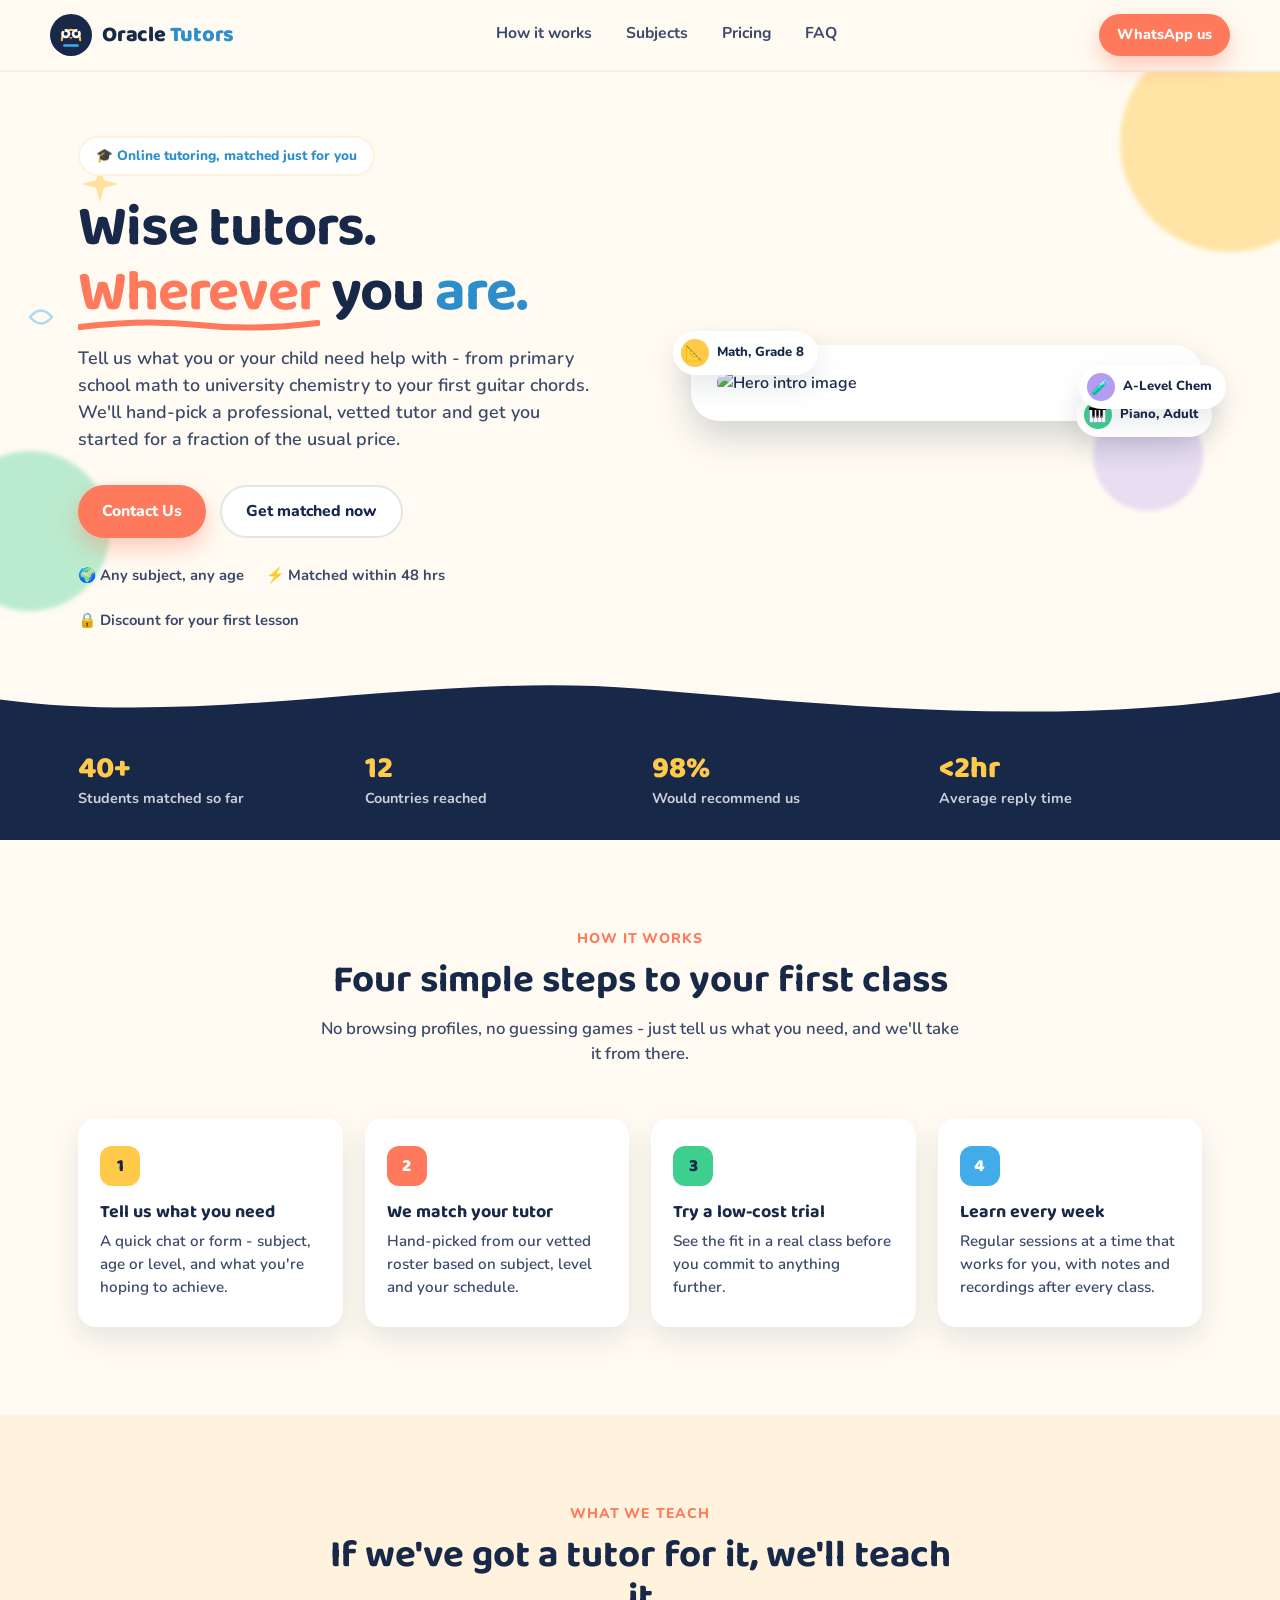
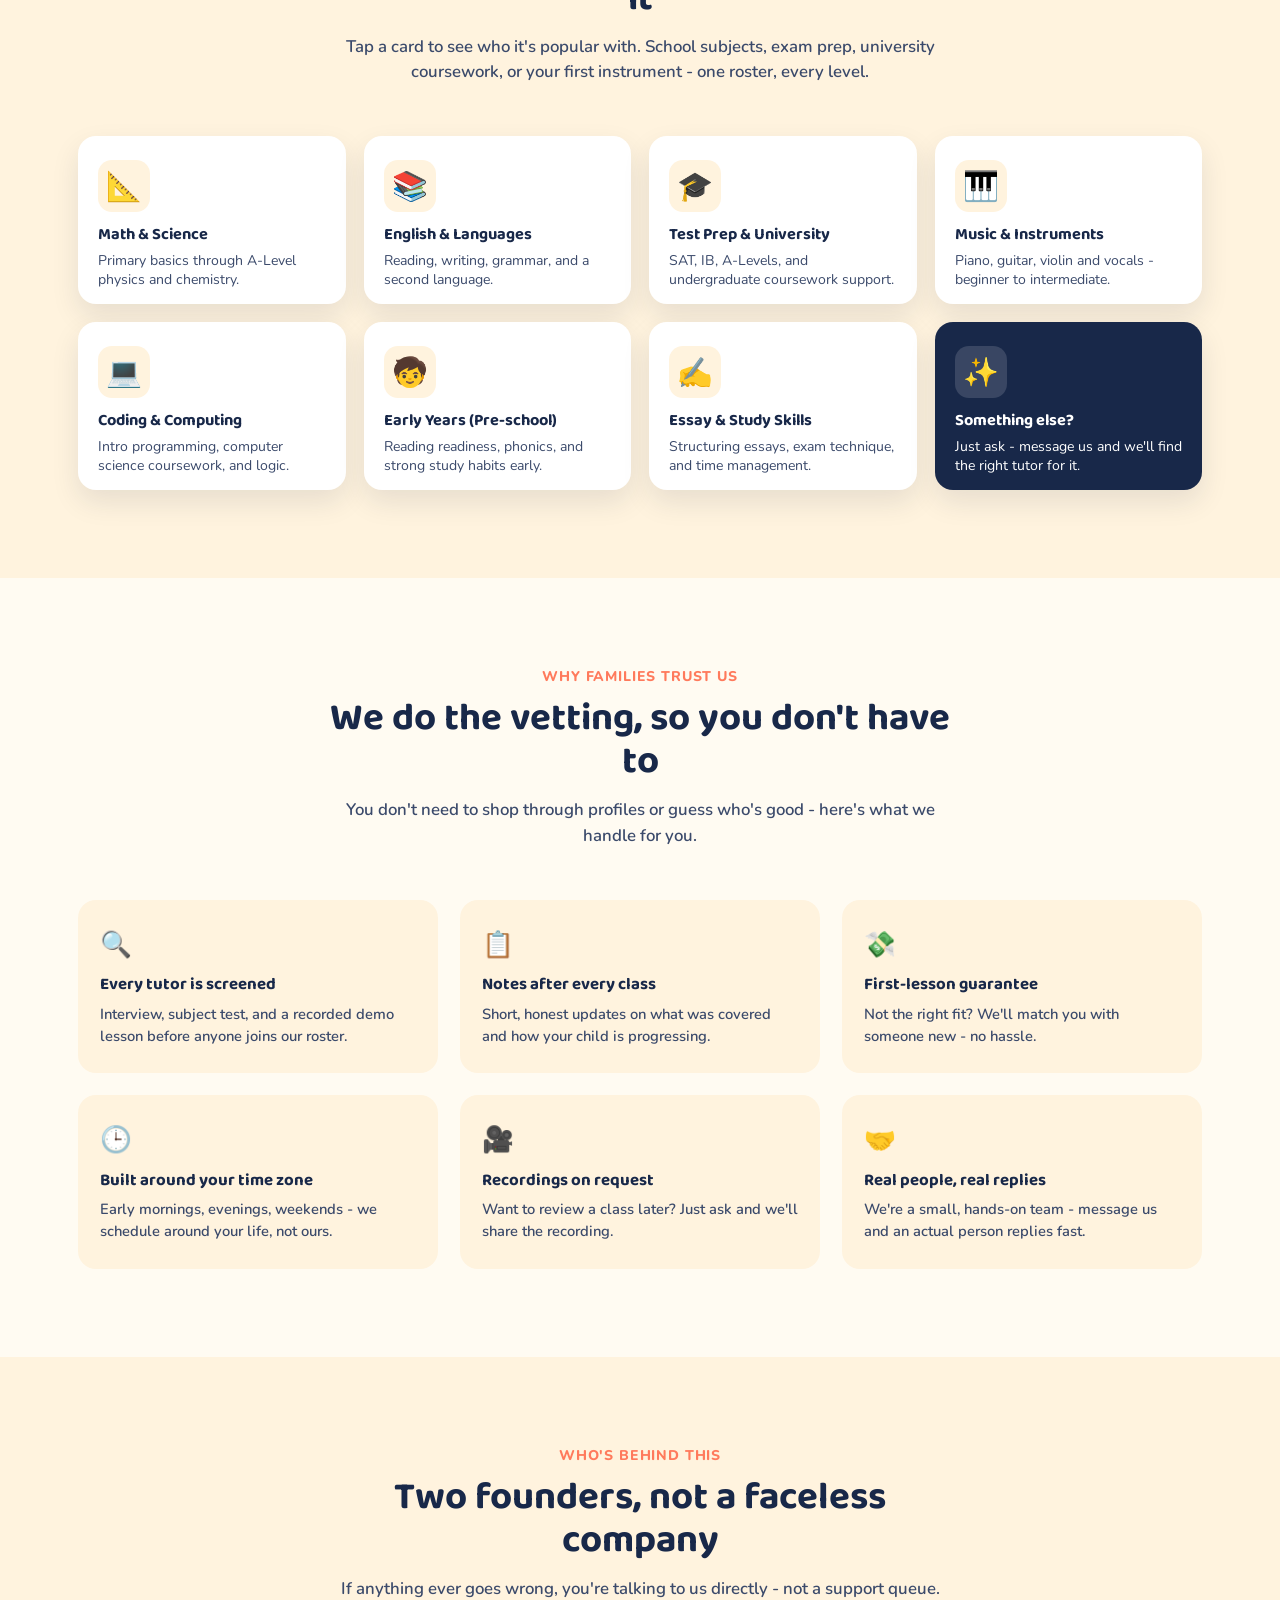
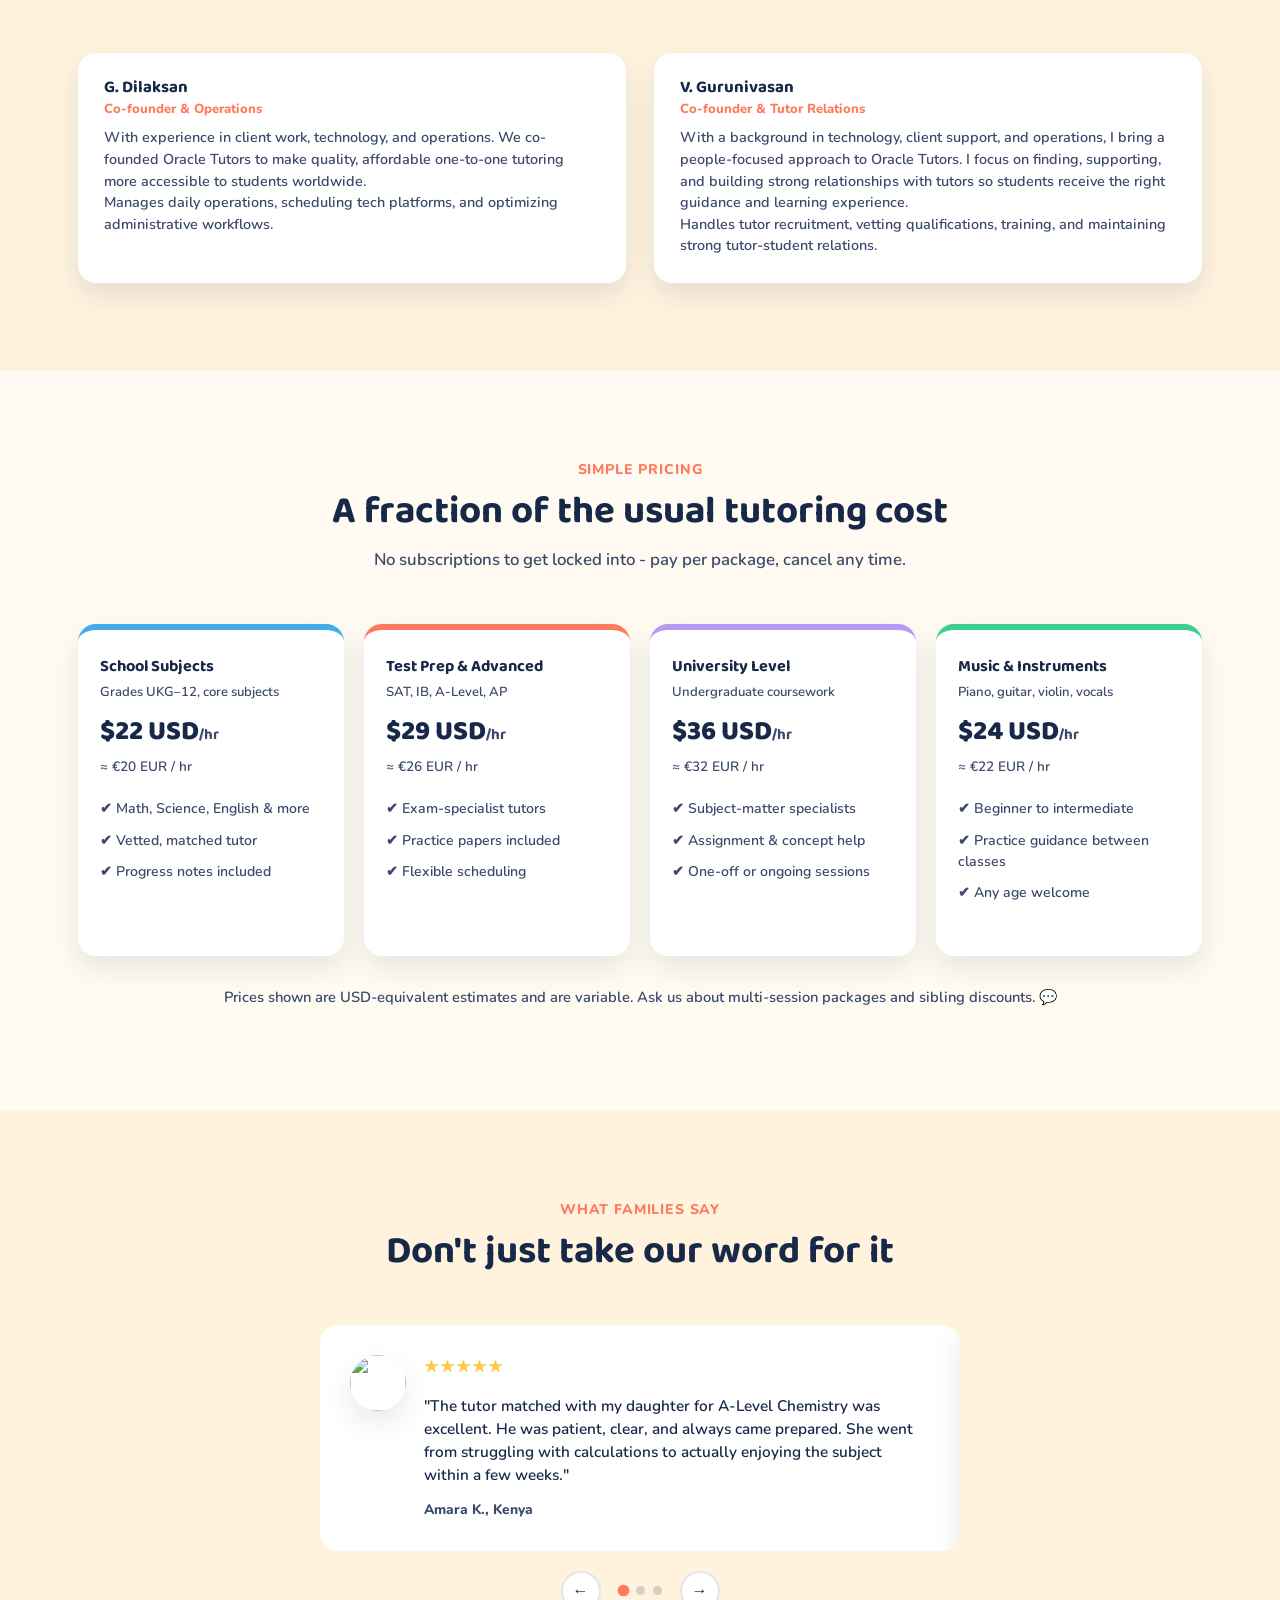
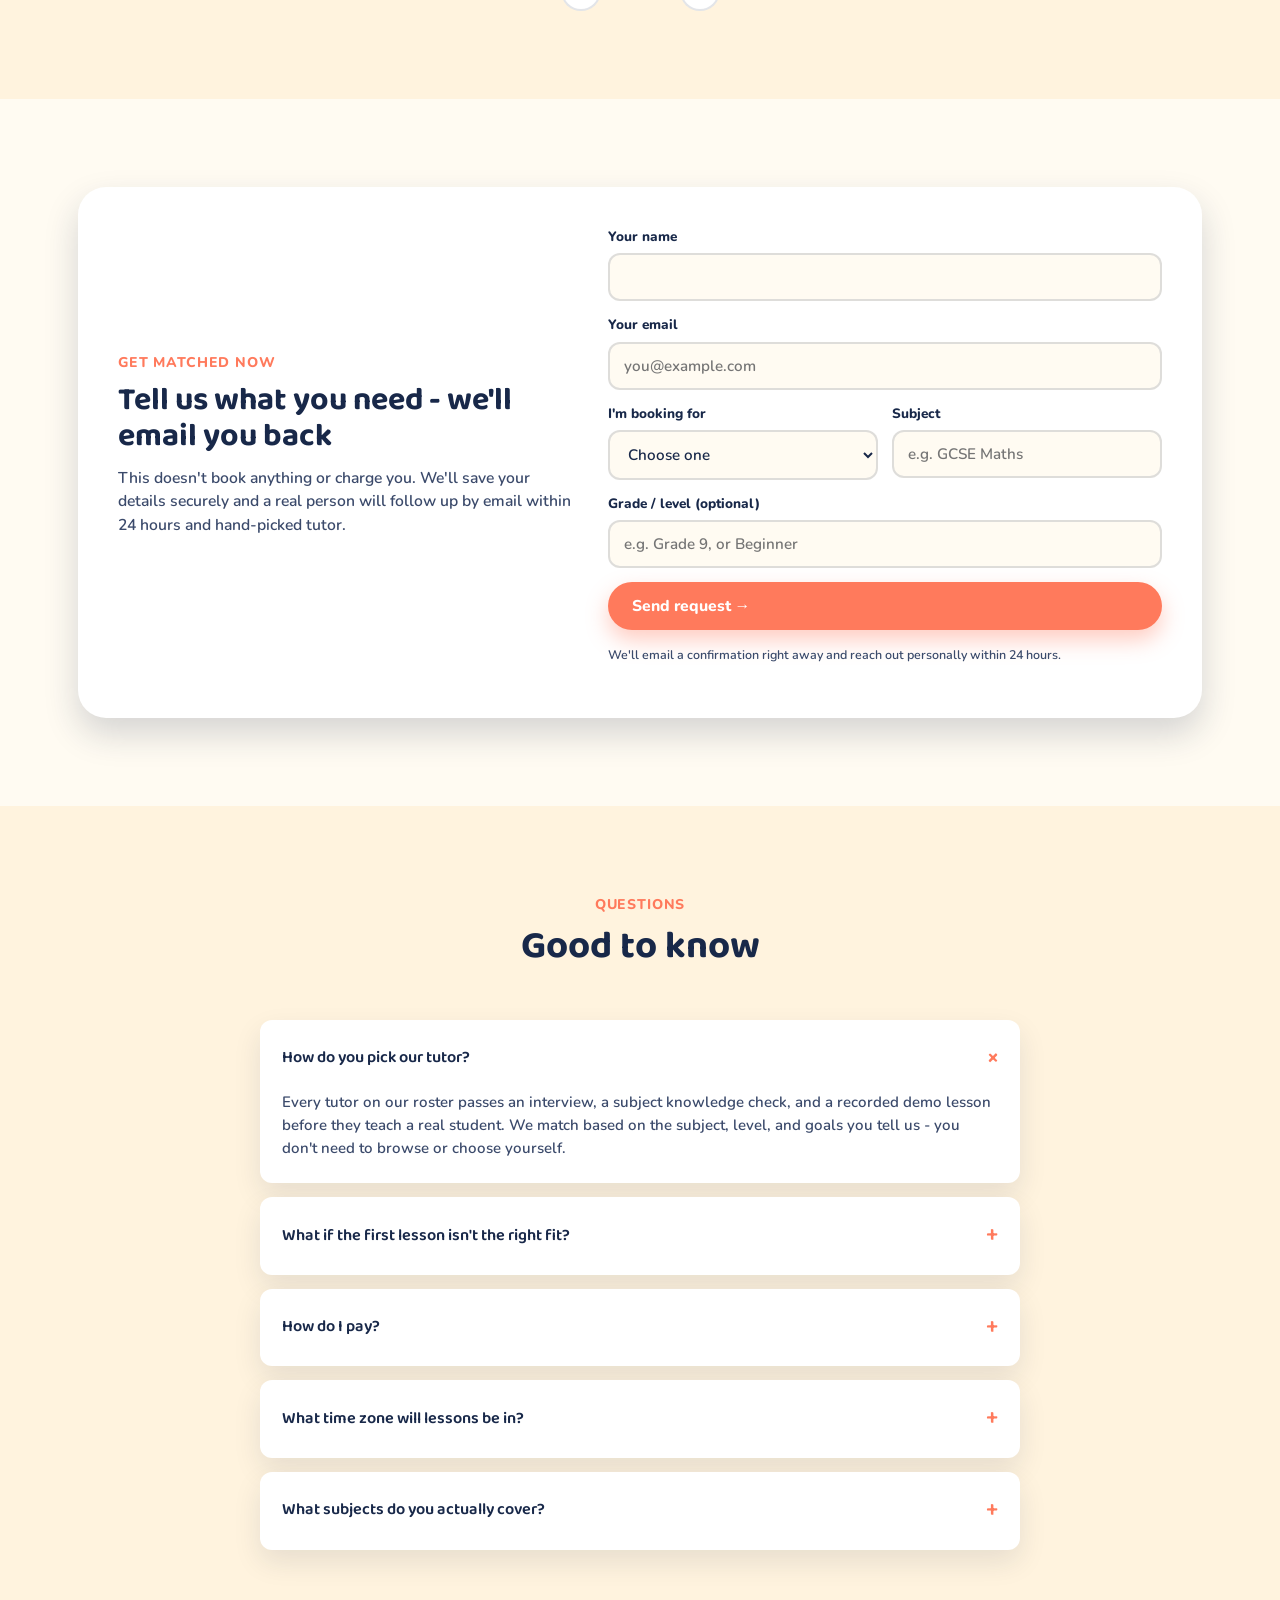
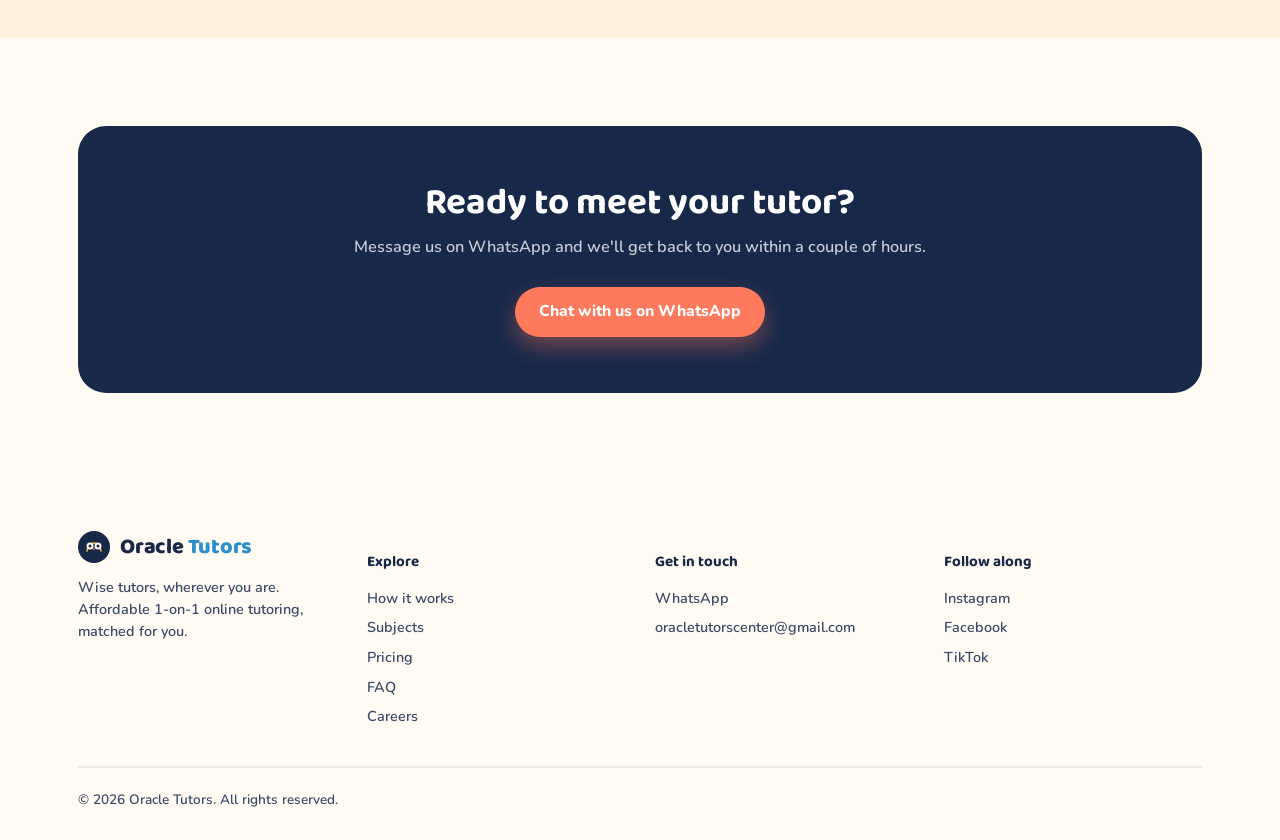
==== commit 36d3c92a: "Updated-Files" ====
--- a/index.html
+++ b/index.html
@@ -3,10 +3,10 @@
 <head>
 <meta charset="UTF-8">
 <meta name="viewport" content="width=device-width, initial-scale=1.0, viewport-fit=cover">
-<meta name="description" content="Oracle Tutors — affordable, hand-matched 1-on-1 online tutoring for any subject, any age, anywhere in the world.">
+<meta name="description" content="Oracle Tutors - affordable, hand-matched 1-on-1 online tutoring for any subject, any age, anywhere in the world.">
 <meta name="theme-color" content="#182849">
 <meta name="referrer" content="strict-origin-when-cross-origin">
-<title>Oracle Tutors — Wise tutors. Wherever you are.</title>
+<title>Oracle Tutors - Wise tutors. Wherever you are.</title>
 
 <link rel="preconnect" href="https://fonts.googleapis.com">
 <link rel="preconnect" href="https://fonts.gstatic.com" crossorigin>
@@ -268,7 +268,7 @@
   .avatar-dot{ width:28px; height:28px; border-radius:50%; display:flex; align-items:center; justify-content:center; font-size:0.95rem; }
   .pin-1{ top:-14px; left:-18px; }
   .pin-2{ bottom:-16px; right:-10px; }
-  .pin-3{ top:40%; right:-24px; }
+  .pin-3{ top:20px; right:-24px; }
   @media (prefers-reduced-motion: no-preference){
     .avatar-pin{ animation: float 4.5s ease-in-out infinite; }
     .pin-2{ animation-delay: 1.1s; }
@@ -656,6 +656,123 @@
     .footer-col .brand{ justify-content:center; }
     .footer-bottom{ flex-direction:column; text-align:center; gap:8px; }
   }
+
+   /* Small phones (portrait) */
+  @media (max-width: 480px) {
+    .brand-icon {
+      width: 30px !important;
+      height: 30px !important;
+    }
+    .brand-word {
+      font-size: 1rem !important;
+    }
+    .brand-word span {
+      font-size: 1rem !important;
+    }
+    .btn-sm {
+      padding: 6px 12px !important;
+      font-size: 0.7rem !important;
+      border-radius: 100px !important;
+    }
+    .nav-toggle {
+      width: 36px !important;
+      height: 36px !important;
+      border-radius: 10px !important;
+    }
+    .nav-toggle svg {
+      width: 17px !important;
+      height: 17px !important;
+    }
+    .nav-row {
+      padding: 10px 0 !important;
+    }
+    .mobile-menu a {
+      font-size: 0.85rem !important;
+      padding: 10px 4px !important;
+    }
+  }
+
+  /* Medium phones & small tablets (portrait) */
+  @media (min-width: 481px) and (max-width: 767px) {
+    .brand-icon {
+      width: 34px !important;
+      height: 34px !important;
+
+    }
+    .brand-word {
+      font-size: 1.1rem !important;
+    }
+    .brand-word span {
+      font-size: 1.1rem !important;
+    }
+    .btn-sm {
+      padding: 7px 14px !important;
+      font-size: 0.78rem !important;
+    }
+    .nav-toggle {
+      width: 38px !important;
+      height: 38px !important;
+    }
+    .nav-toggle svg {
+      width: 18px !important;
+      height: 18px !important;
+    }
+    .nav-row {
+      padding: 11px 8px !important;
+    }
+    .mobile-menu a {
+      font-size: 0.9rem !important;
+      padding: 11px 4px !important;
+    }
+  }
+
+  @media (max-width: 980px) {
+  /* Push the entire header row away from the edges */
+  .site-nav .nav-row {
+    padding-left: 20px !important;
+    padding-right: 20px !important;
+  }
+
+  /* Push the mobile dropdown menu links away from the edges */
+  .mobile-menu {
+    padding-left: 20px !important;
+    padding-right: 20px !important;
+  }
+
+  /* Give the links themselves some inner breathing room */
+  .mobile-menu a {
+    padding-left: 16px !important;
+    padding-right: 16px !important;
+  }
+}
+
+@media (max-width: 980px) {
+  /* Remove the "picture-first" order so text appears above it */
+  .hero-art {
+    order: 0 !important;
+  }
+
+  /* Optional: add a little space between the text and the picture */
+  .hero-art {
+    margin-top: 30px !important;
+  }
+}
+  /* Large phones / small tablets (landscape) */
+
+  /* ——— keep desktop layout untouched ——— */
+  @media (min-width: 981px) {
+    .mobile-menu {
+      display: none !important;
+    }
+    .nav-toggle {
+      display: none !important;
+    }
+  }
+
+  /* Mobile menu visible when toggled */
+  .mobile-menu.is-open {
+    display: flex !important;
+  }
 </style>
 </head>
 <body>
@@ -665,7 +782,7 @@
 <header class="site-nav">
   <div class="wrap nav-row">
     <div class="brand">
-      <svg width="42" height="42" viewBox="0 0 64 64" aria-hidden="true">
+    <svg class="brand-icon" width="42" height="42" viewBox="0 0 64 64" aria-hidden="true">
         <circle cx="32" cy="32" r="32" fill="#182849"/>
         <path d="M18 40 C18 30, 26 24, 32 24 C38 24, 46 30, 46 40" fill="none" stroke="#FFC94A" stroke-width="3" stroke-linecap="round"/>
         <circle cx="24" cy="30" r="7" fill="#FFFBF2"/>
@@ -730,7 +847,7 @@
           <svg viewBox="0 0 220 14" preserveAspectRatio="none" aria-hidden="true"><path d="M2 10 Q60 2 110 8 T218 6" fill="none" stroke="#FF7A5C" stroke-width="6" stroke-linecap="round"/></svg>
         </span> you <span class="accent2">are.</span>
       </h1>
-      <p class="hero-sub">Tell us what you (or your child) need help with — from primary school math to university chemistry to your first guitar chords. We'll hand-pick a vetted tutor and get you started for a fraction of the usual price.</p>
+      <p class="hero-sub">Tell us what you or your child need help with - from primary school math to university chemistry to your first guitar chords. We'll hand-pick a professional, vetted tutor and get you started for a fraction of the usual price.</p>
       <div class="hero-cta-row">
         <a class="btn btn-primary js-wa-link js-confetti" href="#" target="_blank" rel="noopener noreferrer">Contact Us</a>
         <a class="btn btn-ghost" href="#match">Get matched now</a>
@@ -738,16 +855,13 @@
       <div class="hero-trust">
         <span>🌍 Any subject, any age</span>
         <span>⚡ Matched within 48 hrs</span>
-        <span>🔒 Money-back first lesson</span>
+        <span>🔒 Discount for your first lesson</span>
       </div>
     </div>
 
     <div class="hero-art">
       <div class="globe-card">
-        <div class="media-placeholder mp-video" role="img" aria-label="Placeholder for a short intro video">
-          <div class="play-btn">▶</div>
-          <span>60-second intro video<br>goes here</span>
-        </div>
+      <img src="pictue.jpg" alt="Hero intro image" style="border-radius: 12px; overflow: hidden; object-fit: cover;">
 
         <div class="avatar-pin pin-1"><span class="avatar-dot" style="background:#FFC94A">📐</span> Math, Grade 8</div>
         <div class="avatar-pin pin-2"><span class="avatar-dot" style="background:#3ECF8E">🎹</span> Piano, Adult</div>
@@ -785,13 +899,13 @@
     <div class="section-head reveal">
       <span class="section-tag">How it works</span>
       <h2>Four simple steps to your first class</h2>
-      <p>No browsing profiles, no guessing games — just tell us what you need, and we'll take it from there.</p>
+      <p>No browsing profiles, no guessing games - just tell us what you need, and we'll take it from there.</p>
     </div>
     <div class="steps">
       <div class="step-card reveal">
         <div class="step-num">1</div>
         <h3>Tell us what you need</h3>
-        <p>A quick chat or form — subject, age or level, and what you're hoping to achieve.</p>
+        <p>A quick chat or form - subject, age or level, and what you're hoping to achieve.</p>
       </div>
       <div class="step-card reveal">
         <div class="step-num">2</div>
@@ -817,7 +931,7 @@
     <div class="section-head reveal">
       <span class="section-tag">What we teach</span>
       <h2>If we've got a tutor for it, we'll teach it</h2>
-      <p>Tap a card to see who it's popular with. School subjects, exam prep, university coursework, or your first instrument — one roster, every level.</p>
+      <p>Tap a card to see who it's popular with. School subjects, exam prep, university coursework, or your first instrument - one roster, every level.</p>
     </div>
     <div class="subject-grid">
 
@@ -871,7 +985,7 @@
           <div class="card-front">
             <div class="subject-emoji">🎹</div>
             <h3>Music &amp; Instruments</h3>
-            <p>Piano, guitar, violin and vocals — beginner to intermediate.</p>
+            <p>Piano, guitar, violin and vocals - beginner to intermediate.</p>
           </div>
           <div class="card-back">
             <p>🎵 Popular with adults too</p>
@@ -900,11 +1014,11 @@
         <div class="card-inner">
           <div class="card-front">
             <div class="subject-emoji">🧒</div>
-            <h3>Early Years (UKG–Grade 5)</h3>
+            <h3>Early Years (Pre-school)</h3>
             <p>Reading readiness, phonics, and strong study habits early.</p>
           </div>
           <div class="card-back">
-            <p>🧸 Most popular: ages 4–10</p>
+            <p>🧸 Most popular: ages 4–7</p>
             <p>🕒 25–30 min sessions</p>
             <span class="flip-hint">Tap to flip back</span>
           </div>
@@ -931,7 +1045,7 @@
           <div class="card-front">
             <div class="subject-emoji">✨</div>
             <h3>Something else?</h3>
-            <p>Just ask — message us and we'll find the right tutor for it.</p>
+            <p>Just ask - message us and we'll find the right tutor for it.</p>
           </div>
           <div class="card-back">
             <p>💬 We'll reply within hours</p>
@@ -950,7 +1064,7 @@
     <div class="section-head reveal">
       <span class="section-tag">Why families trust us</span>
       <h2>We do the vetting, so you don't have to</h2>
-      <p>You don't need to shop through profiles or guess who's good — here's what we handle for you.</p>
+      <p>You don't need to shop through profiles or guess who's good - here's what we handle for you.</p>
     </div>
     <div class="why-grid">
       <div class="why-card reveal">
@@ -966,12 +1080,12 @@
       <div class="why-card reveal">
         <span class="ic">💸</span>
         <h3>First-lesson guarantee</h3>
-        <p>Not the right fit? We'll match you with someone new — no hassle.</p>
+        <p>Not the right fit? We'll match you with someone new - no hassle.</p>
       </div>
       <div class="why-card reveal">
         <span class="ic">🕒</span>
         <h3>Built around your time zone</h3>
-        <p>Early mornings, evenings, weekends — we schedule around your life, not ours.</p>
+        <p>Early mornings, evenings, weekends - we schedule around your life, not ours.</p>
       </div>
       <div class="why-card reveal">
         <span class="ic">🎥</span>
@@ -981,7 +1095,7 @@
       <div class="why-card reveal">
         <span class="ic">🤝</span>
         <h3>Real people, real replies</h3>
-        <p>We're a small, hands-on team — message us and an actual person replies fast.</p>
+        <p>We're a small, hands-on team - message us and an actual person replies fast.</p>
       </div>
     </div>
   </div>
@@ -992,7 +1106,7 @@
     <div class="section-head reveal">
       <span class="section-tag">Who's behind this</span>
       <h2>Two founders, not a faceless company</h2>
-      <p>If anything ever goes wrong, you're talking to us directly — not a support queue.</p>
+      <p>If anything ever goes wrong, you're talking to us directly - not a support queue.</p>
     </div>
     <div class="founder-grid">
 
@@ -1021,7 +1135,7 @@
     <div class="section-head reveal">
       <span class="section-tag">Simple pricing</span>
       <h2>A fraction of the usual tutoring cost</h2>
-      <p>No subscriptions to get locked into — pay per package, cancel any time.</p>
+      <p>No subscriptions to get locked into - pay per package, cancel any time.</p>
     </div>
     <div class="price-grid">
       <div class="price-card reveal">
@@ -1069,7 +1183,7 @@
         </ul>
       </div>
     </div>
-    <p class="price-note">Prices shown are USD-equivalent estimates. Ask us about multi-session packages and sibling discounts. 💬</p>
+    <p class="price-note">Prices shown are USD-equivalent estimates and are variable. Ask us about multi-session packages and sibling discounts. 💬</p>
   </div>
 </section>
 
@@ -1128,7 +1242,7 @@
     <div class="match-panel reveal">
       <div class="match-copy">
         <span class="section-tag">Get matched now</span>
-        <h2>Tell us what you need — we'll email you back</h2>
+        <h2>Tell us what you need - we'll email you back</h2>
         <p>This doesn't book anything or charge you. We'll save your details securely and a real person will follow up by email within 24 hours and hand-picked tutor.</p>
       </div>
 
@@ -1180,15 +1294,15 @@
     <div class="faq-list">
       <details open>
         <summary>How do you pick our tutor?</summary>
-        <p>Every tutor on our roster passes an interview, a subject knowledge check, and a recorded demo lesson before they teach a real student. We match based on the subject, level, and goals you tell us — you don't need to browse or choose yourself.</p>
+        <p>Every tutor on our roster passes an interview, a subject knowledge check, and a recorded demo lesson before they teach a real student. We match based on the subject, level, and goals you tell us - you don't need to browse or choose yourself.</p>
       </details>
       <details>
         <summary>What if the first lesson isn't the right fit?</summary>
-        <p>Just let us know. We'll match you with a different tutor right away — no awkward conversations needed.</p>
+        <p>Just let us know. We'll match you with a different tutor right away - no awkward conversations needed.</p>
       </details>
       <details>
         <summary>How do I pay?</summary>
-        <p>We accept PayPal and Gpay. You'll get a clear receipt after every payment, and you only pay for the sessions or packages you book — no hidden subscriptions or fees. <br>For every classes, we only charge 50% of the session fee upfront to confirm and reserve your class. The remaining 50% is paid after the lesson is completed. This way, you only pay the full amount once the session has been delivered.</p>
+        <p>We accept PayPal and Gpay. You'll get a clear receipt after every payment, and you only pay for the sessions or packages you book - no hidden subscriptions or fees. <br>For every classes, we only charge 50% of the session fee upfront to confirm and reserve your class. The remaining 50% is paid after the lesson is completed. This way, you only pay the full amount once the session has been delivered.</p>
       </details>
       <details>
         <summary>What time zone will lessons be in?</summary>
@@ -1196,7 +1310,7 @@
       </details>
       <details>
         <summary>What subjects do you actually cover?</summary>
-        <p>If we have a tutor for it, we'll teach it — school subjects at every grade, test prep, university coursework, and instruments like piano, guitar, and violin. Not sure if we cover something? Just ask us directly.</p>
+        <p>If we have a tutor for it, we'll teach it - school subjects at every grade, test prep, university coursework, and instruments like piano, guitar, and violin. Not sure if we cover something? Just ask us directly.</p>
       </details>
     </div>
   </div>
@@ -1256,11 +1370,11 @@
     </div>
     <div class="footer-bottom">
       <span>© 2026 Oracle Tutors. All rights reserved.</span>
-      <span>Made in Sri Lanka.</span>
     </div>
   </div>
 </footer>
 
+<!-- LIVE CHAT FEATURE BELOW
 <button class="mascot-fab js-wa-link" id="mascotFab" aria-label="Chat with Oracle Tutors on WhatsApp" target="_blank" rel="noopener noreferrer">
   <span class="mascot-tooltip">Need help? Chat with us 👋</span>
   <svg viewBox="0 0 64 64" aria-hidden="true">
@@ -1272,6 +1386,7 @@
     <path d="M29 35 L32 39 L35 35 Z" fill="#FF7A5C"/>
   </svg>
 </button>
+-->
 
 <script>
 (function () {
@@ -1453,12 +1568,12 @@
         return;
       }
       if (!isValidEmail(email)) {
-        status.textContent = 'That email address doesn\'t look right — please check it.';
+        status.textContent = 'That email address doesn\'t look right - please check it.';
         status.className = 'form-status is-visible is-error';
         return;
       }
       if (SCRIPT_URL.indexOf('PASTE_YOUR_GOOGLE_APPS_SCRIPT') === 0) {
-        status.textContent = 'Form backend isn\'t connected yet — see the setup guide to add your SCRIPT_URL.';
+        status.textContent = 'Form backend isn\'t connected yet - see the setup guide to add your SCRIPT_URL.';
         status.className = 'form-status is-visible is-error';
         return;
       }
@@ -1477,12 +1592,12 @@
         body: JSON.stringify(payload)
       })
         .then(function () {
-          status.textContent = 'Request sent! Please check your email — we\'ll reach out within 24 hours.';
+          status.textContent = 'Request sent! Please check your email - we\'ll reach out within 24 hours.';
           status.className = 'form-status is-visible is-success';
           form.reset();
         })
         .catch(function () {
-          status.textContent = 'Something went wrong sending that — please try again, or message us on WhatsApp instead.';
+          status.textContent = 'Something went wrong sending that - please try again, or message us on WhatsApp instead.';
           status.className = 'form-status is-visible is-error';
         })
         .finally(function () {
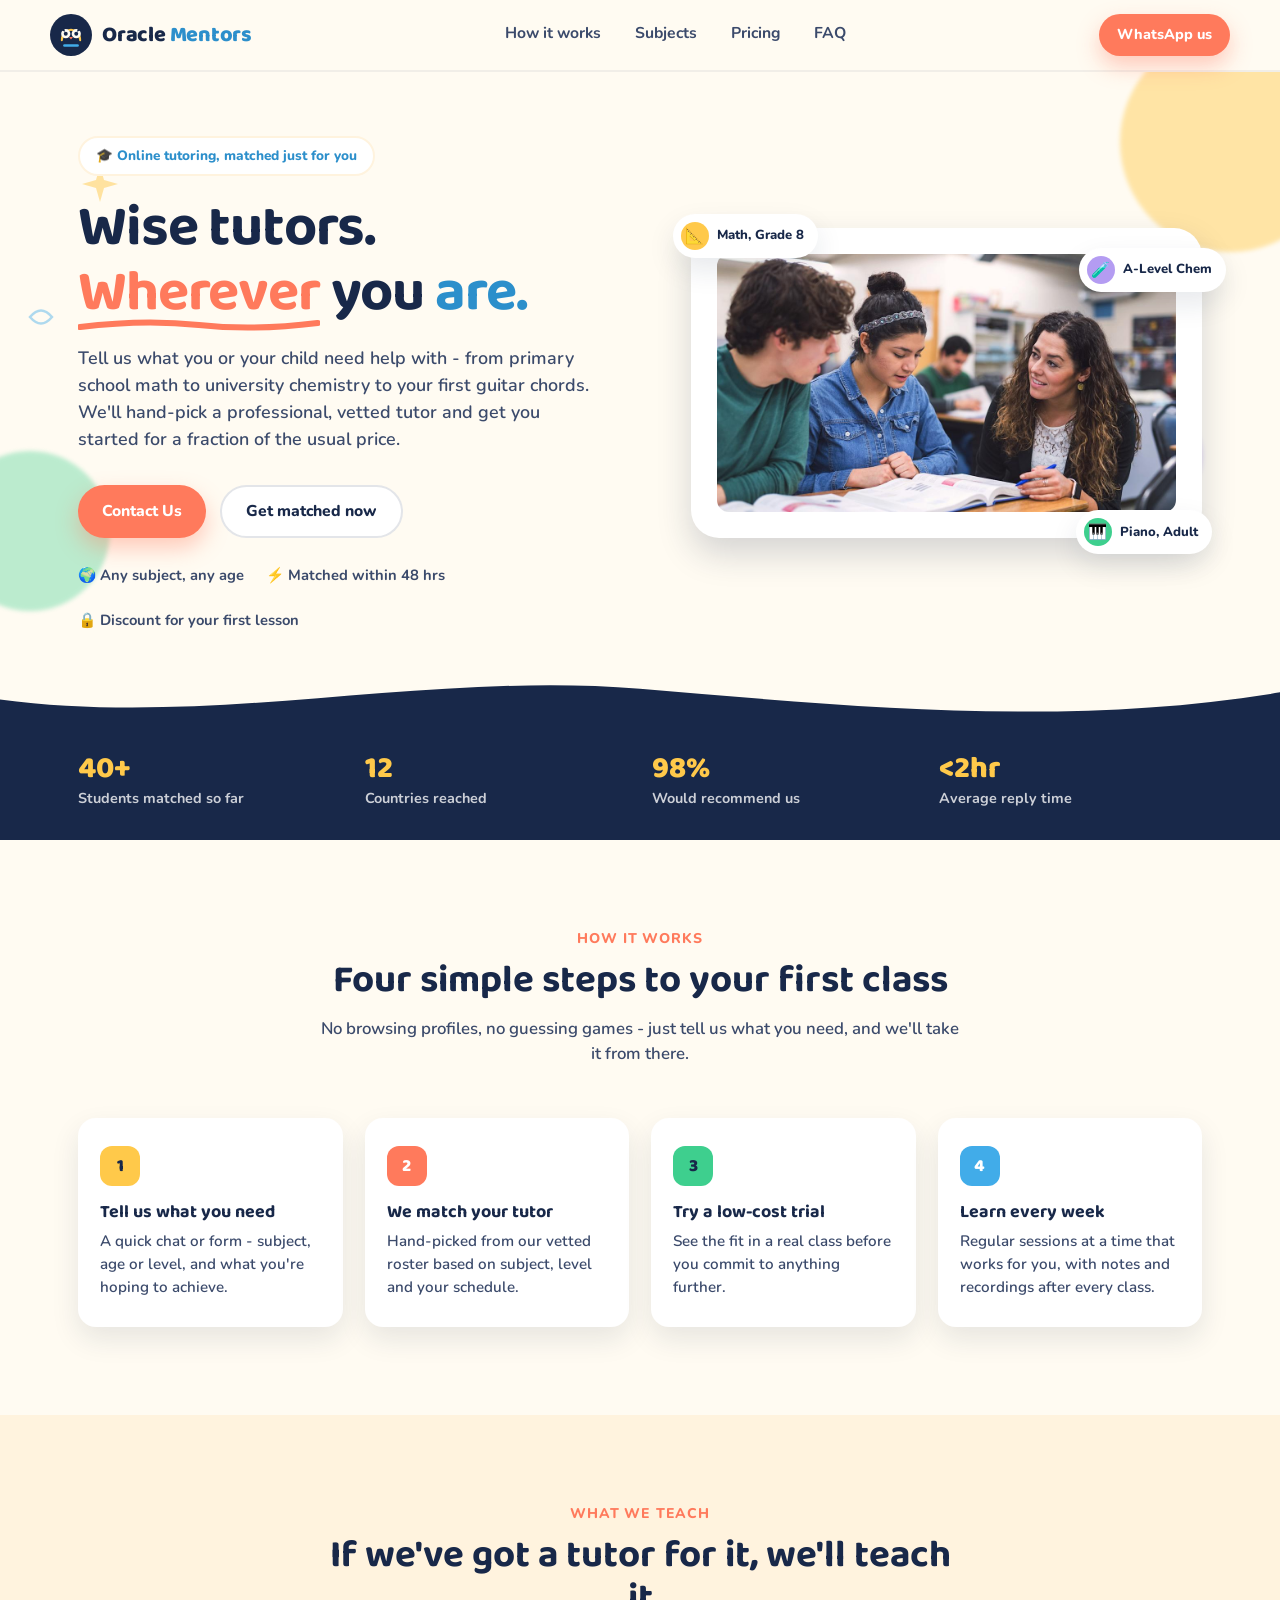
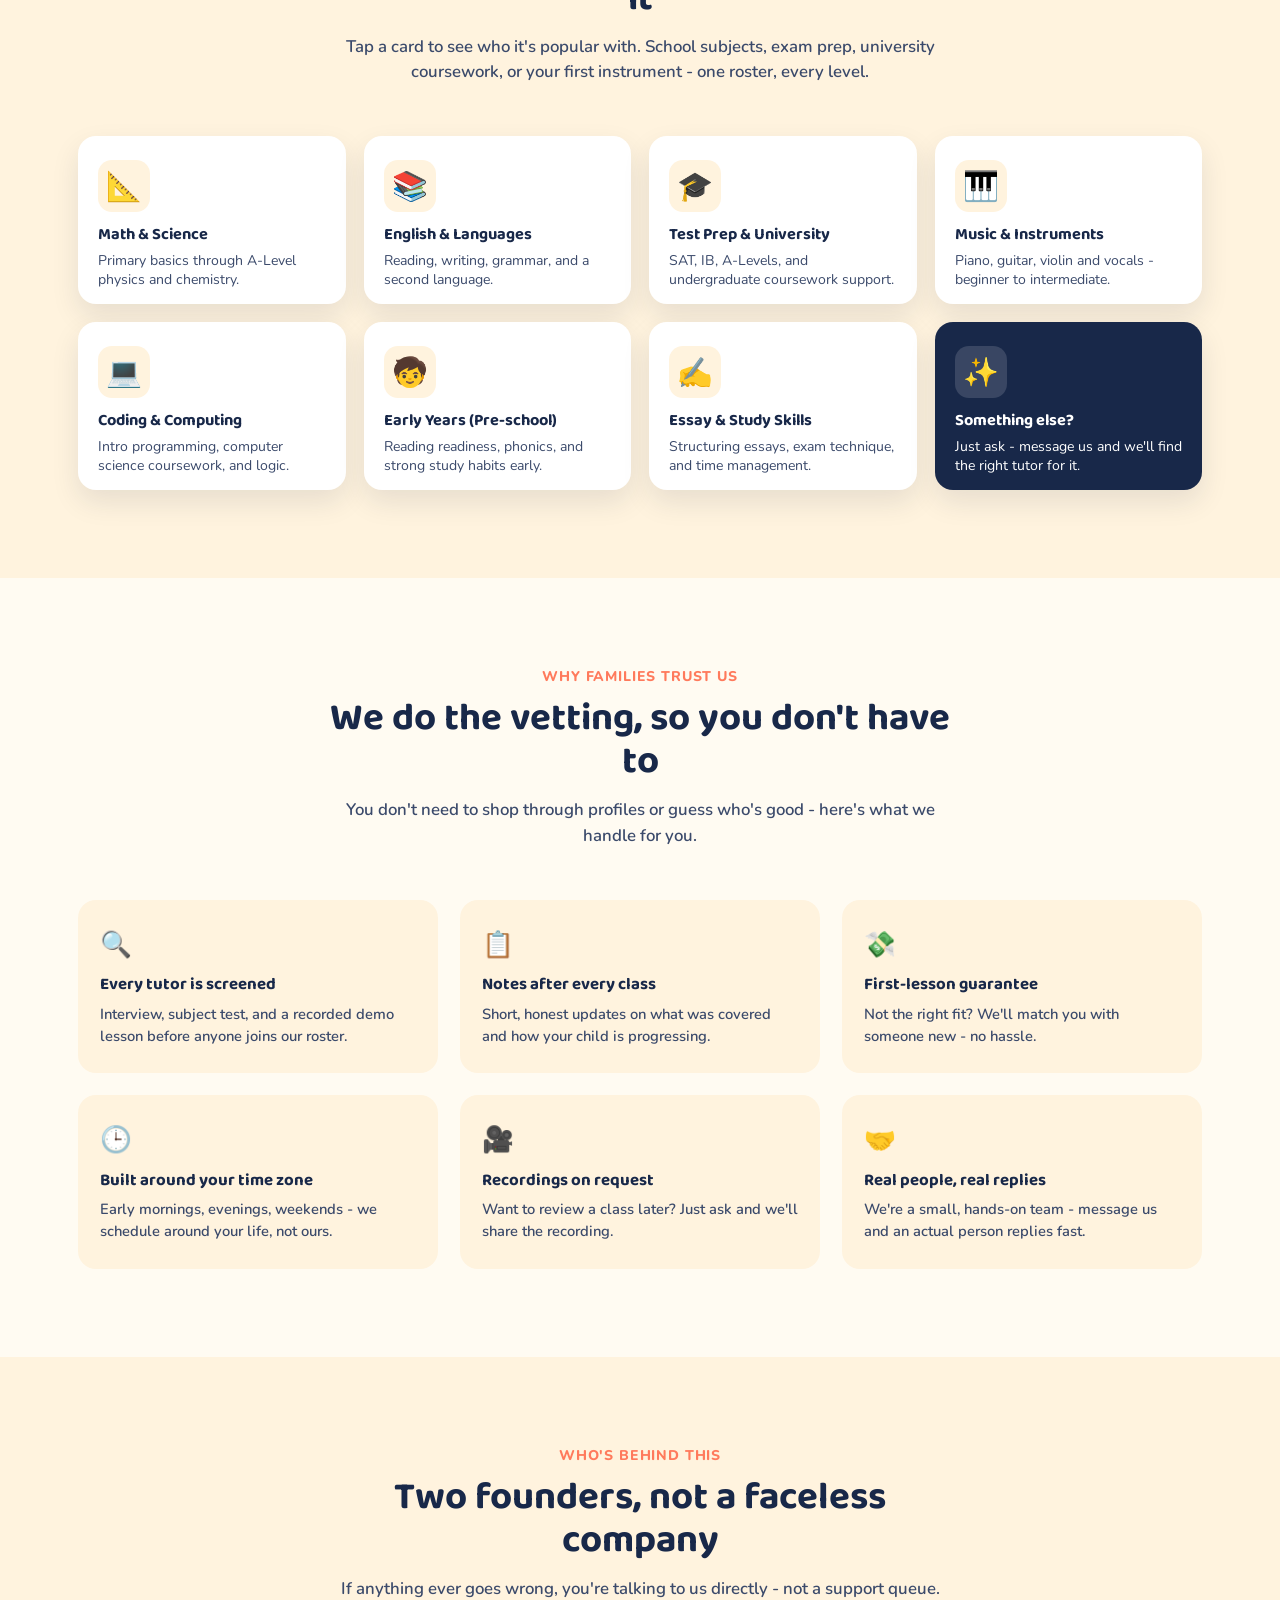
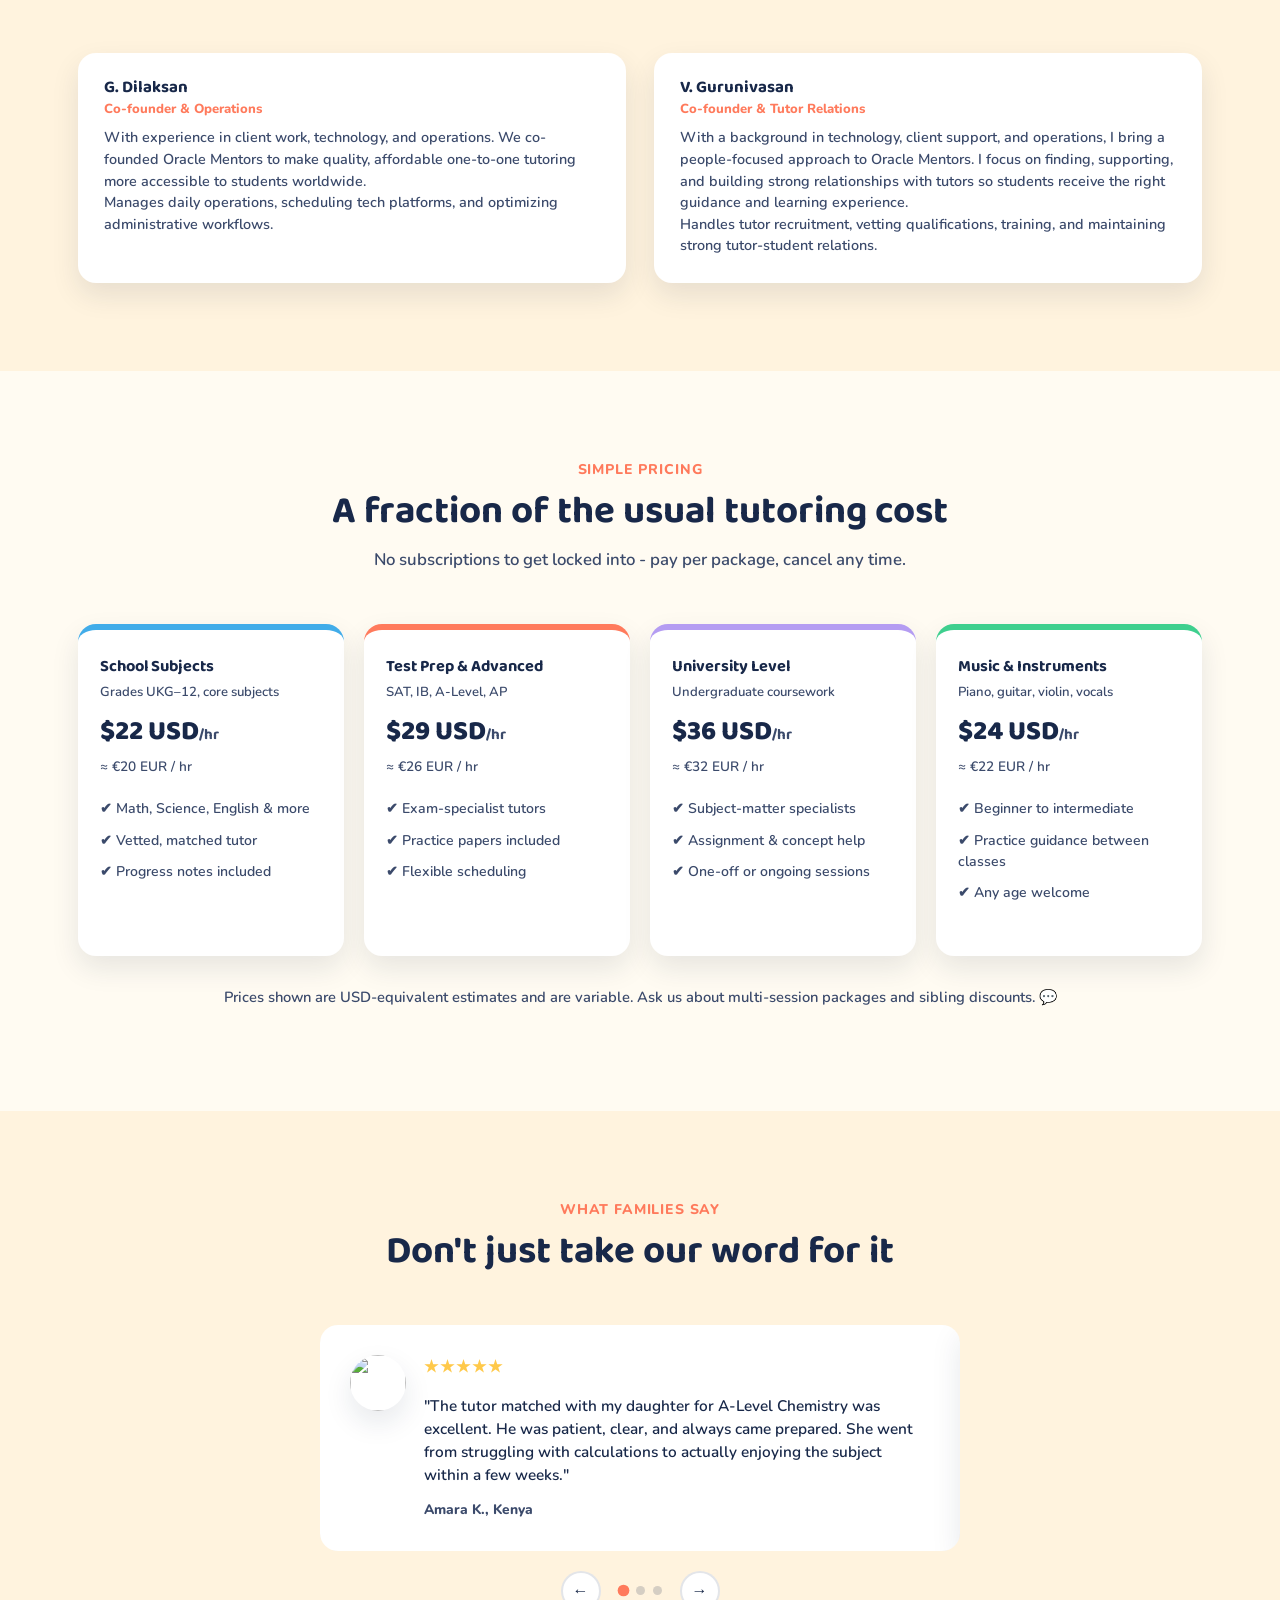
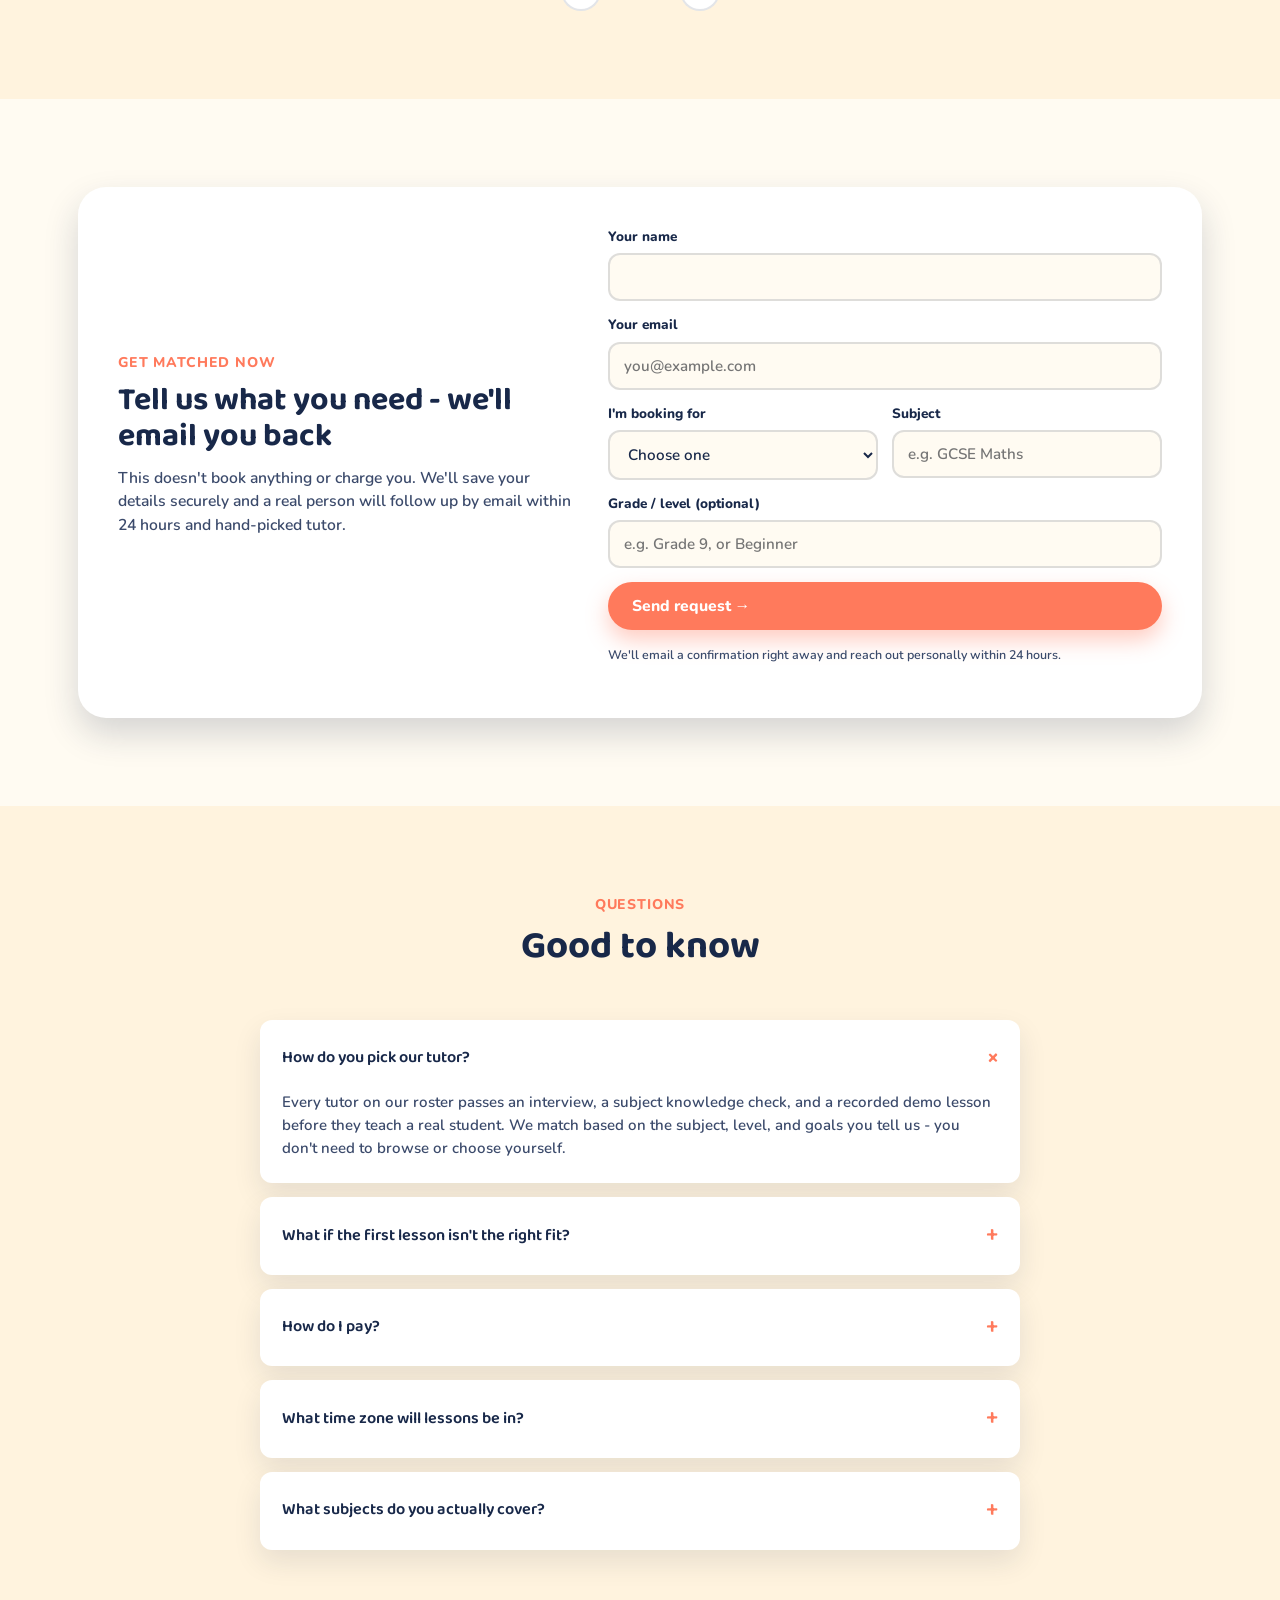
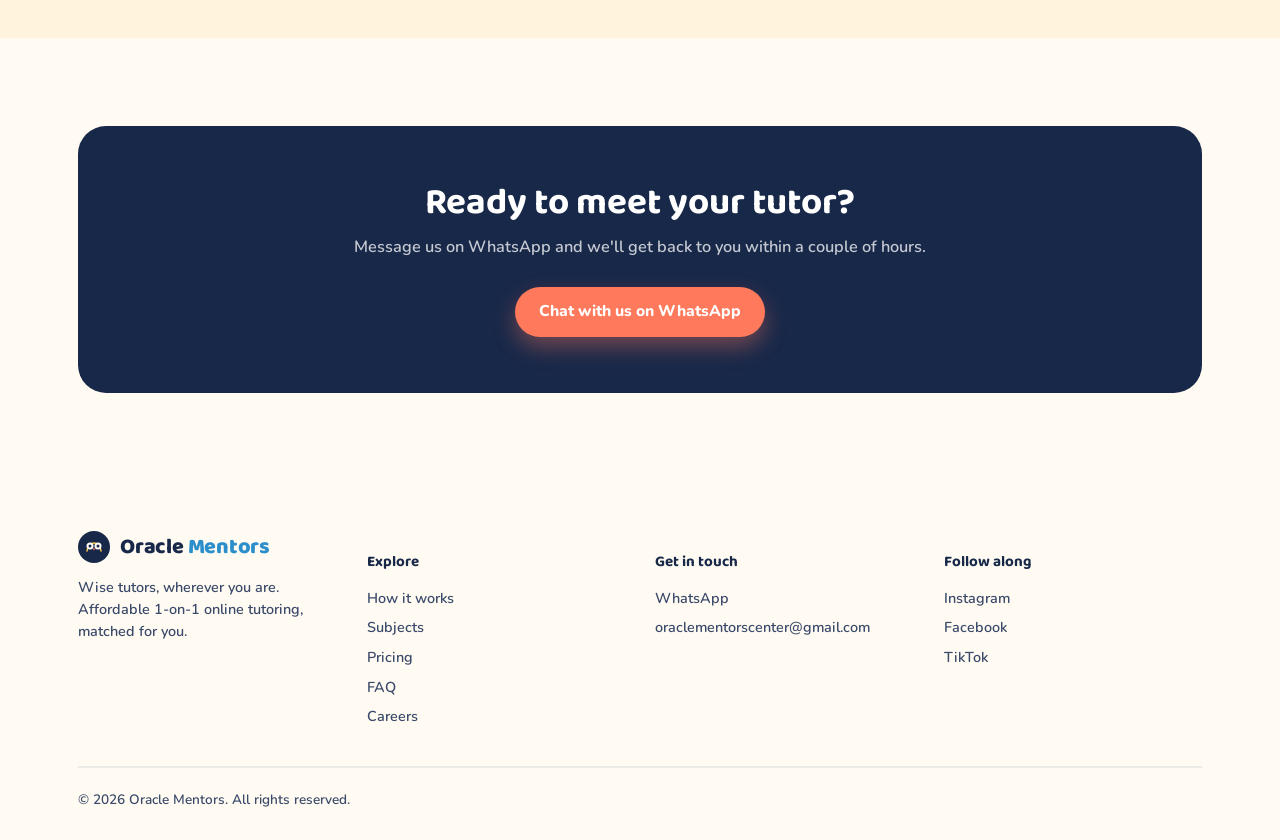
==== commit 9f9d4ba3: "Changed Oracle Tutors to Oracle Mentors" ====
--- a/index.html
+++ b/index.html
@@ -6,7 +6,7 @@
 <meta name="description" content="Oracle Tutors - affordable, hand-matched 1-on-1 online tutoring for any subject, any age, anywhere in the world.">
 <meta name="theme-color" content="#182849">
 <meta name="referrer" content="strict-origin-when-cross-origin">
-<title>Oracle Tutors - Wise tutors. Wherever you are.</title>
+<title>Oracle Mentors - Wise tutors. Wherever you are.</title>
 
 <link rel="preconnect" href="https://fonts.googleapis.com">
 <link rel="preconnect" href="https://fonts.gstatic.com" crossorigin>
@@ -794,7 +794,7 @@
         <path d="M49 24 L43 19 L41 27 Z" fill="#182849"/>
         <rect x="20" y="46" width="24" height="4" rx="2" fill="#41ACE9"/>
       </svg>
-      <span class="brand-word">Oracle<span> Tutors</span></span>
+      <span class="brand-word">Oracle<span> Mentors</span></span>
     </div>
 
     <nav class="nav-links" aria-label="Primary">
@@ -1114,7 +1114,7 @@
         <div>
           <h3>G. Dilaksan</h3>
           <span class="founder-role">Co-founder &amp; Operations</span>
-          <p class="bio">With experience in client work, technology, and operations. We co-founded Oracle Tutors to make quality, affordable one-to-one tutoring more accessible to students worldwide.  <br> Manages daily operations, scheduling tech platforms, and optimizing administrative workflows.</p>
+          <p class="bio">With experience in client work, technology, and operations. We co-founded Oracle Mentors to make quality, affordable one-to-one tutoring more accessible to students worldwide.  <br> Manages daily operations, scheduling tech platforms, and optimizing administrative workflows.</p>
         </div>
       </div>
 
@@ -1122,7 +1122,7 @@
         <div>
           <h3>V. Gurunivasan</h3>
           <span class="founder-role">Co-founder &amp; Tutor Relations</span>
-          <p class="bio">With a background in technology, client support, and operations, I bring a people-focused approach to Oracle Tutors. I focus on finding, supporting, and building strong relationships with tutors so students receive the right guidance and learning experience. <br> Handles tutor recruitment, vetting qualifications, training, and maintaining strong tutor-student relations.</p>
+          <p class="bio">With a background in technology, client support, and operations, I bring a people-focused approach to Oracle Mentors. I focus on finding, supporting, and building strong relationships with tutors so students receive the right guidance and learning experience. <br> Handles tutor recruitment, vetting qualifications, training, and maintaining strong tutor-student relations.</p>
         </div>
       </div>
 
@@ -1220,7 +1220,7 @@
             <img class="test-avatar" src="https://i.pravatar.cc/100?img=32" alt="" loading="lazy">
             <div>
               <div class="test-stars">★★★★★</div>
-              <p class="test-quote">"We'd tried other platforms before, but nothing compared to how quickly Oracle Tutors responded and matched us with the right piano teacher. Highly recommend for busy parents."</p>
+              <p class="test-quote">"We'd tried other platforms before, but nothing compared to how quickly Oracle Mentors responded and matched us with the right piano teacher. Highly recommend for busy parents."</p>
               <div class="test-name">Fatima S., United Arab Emirates</div>
             </div>
           </div>
@@ -1344,7 +1344,7 @@
             <circle cx="40" cy="30" r="3" fill="#182849"/>
             <path d="M29 35 L32 39 L35 35 Z" fill="#FF7A5C"/>
           </svg>
-          <span class="brand-word">Oracle<span> Tutors</span></span>
+          <span class="brand-word">Oracle<span> Mentors</span></span>
         </div>
         <p>Wise tutors, wherever you are. Affordable 1-on-1 online tutoring, matched for you.</p>
       </div>
@@ -1359,7 +1359,7 @@
       <div class="footer-col">
         <h4>Get in touch</h4>
         <a class="js-wa-link" href="#" target="_blank" rel="noopener noreferrer">WhatsApp</a>
-        <a href="mailto:oracletutorscenter@gmail.com">oracletutorscenter@gmail.com</a>
+        <a href="mailto:oraclementorscenter@gmail.com">oraclementorscenter@gmail.com</a>
       </div>
       <div class="footer-col">
         <h4>Follow along</h4>
@@ -1369,13 +1369,13 @@
       </div>
     </div>
     <div class="footer-bottom">
-      <span>© 2026 Oracle Tutors. All rights reserved.</span>
+      <span>© 2026 Oracle Mentors. All rights reserved.</span>
     </div>
   </div>
 </footer>
 
 <!-- LIVE CHAT FEATURE BELOW
-<button class="mascot-fab js-wa-link" id="mascotFab" aria-label="Chat with Oracle Tutors on WhatsApp" target="_blank" rel="noopener noreferrer">
+<button class="mascot-fab js-wa-link" id="mascotFab" aria-label="Chat with Oracle Mentors on WhatsApp" target="_blank" rel="noopener noreferrer">
   <span class="mascot-tooltip">Need help? Chat with us 👋</span>
   <svg viewBox="0 0 64 64" aria-hidden="true">
     <circle cx="32" cy="32" r="30" fill="#182849"/>
@@ -1392,8 +1392,8 @@
 (function () {
   'use strict';
 
-  var WHATSAPP_NUMBER = '94770000000'; // placeholder — no "+" or spaces
-  var DEFAULT_WA_MESSAGE = "Hi Oracle Tutors, I'd like to book a trial lesson";
+  var WHATSAPP_NUMBER = '94779200939'; // placeholder — no "+" or spaces
+  var DEFAULT_WA_MESSAGE = "Hi Oracle Mentors, I'd like to book a trial lesson";
 
   var SCRIPT_URL = 'https://script.google.com/macros/s/AKfycbwDKvUOXP5zK2LT_xhBbvfLwzvvFVeyiWIFSOKuMDSocI8pQz4tF8EWlpNandMz6Iuu/exec';
 
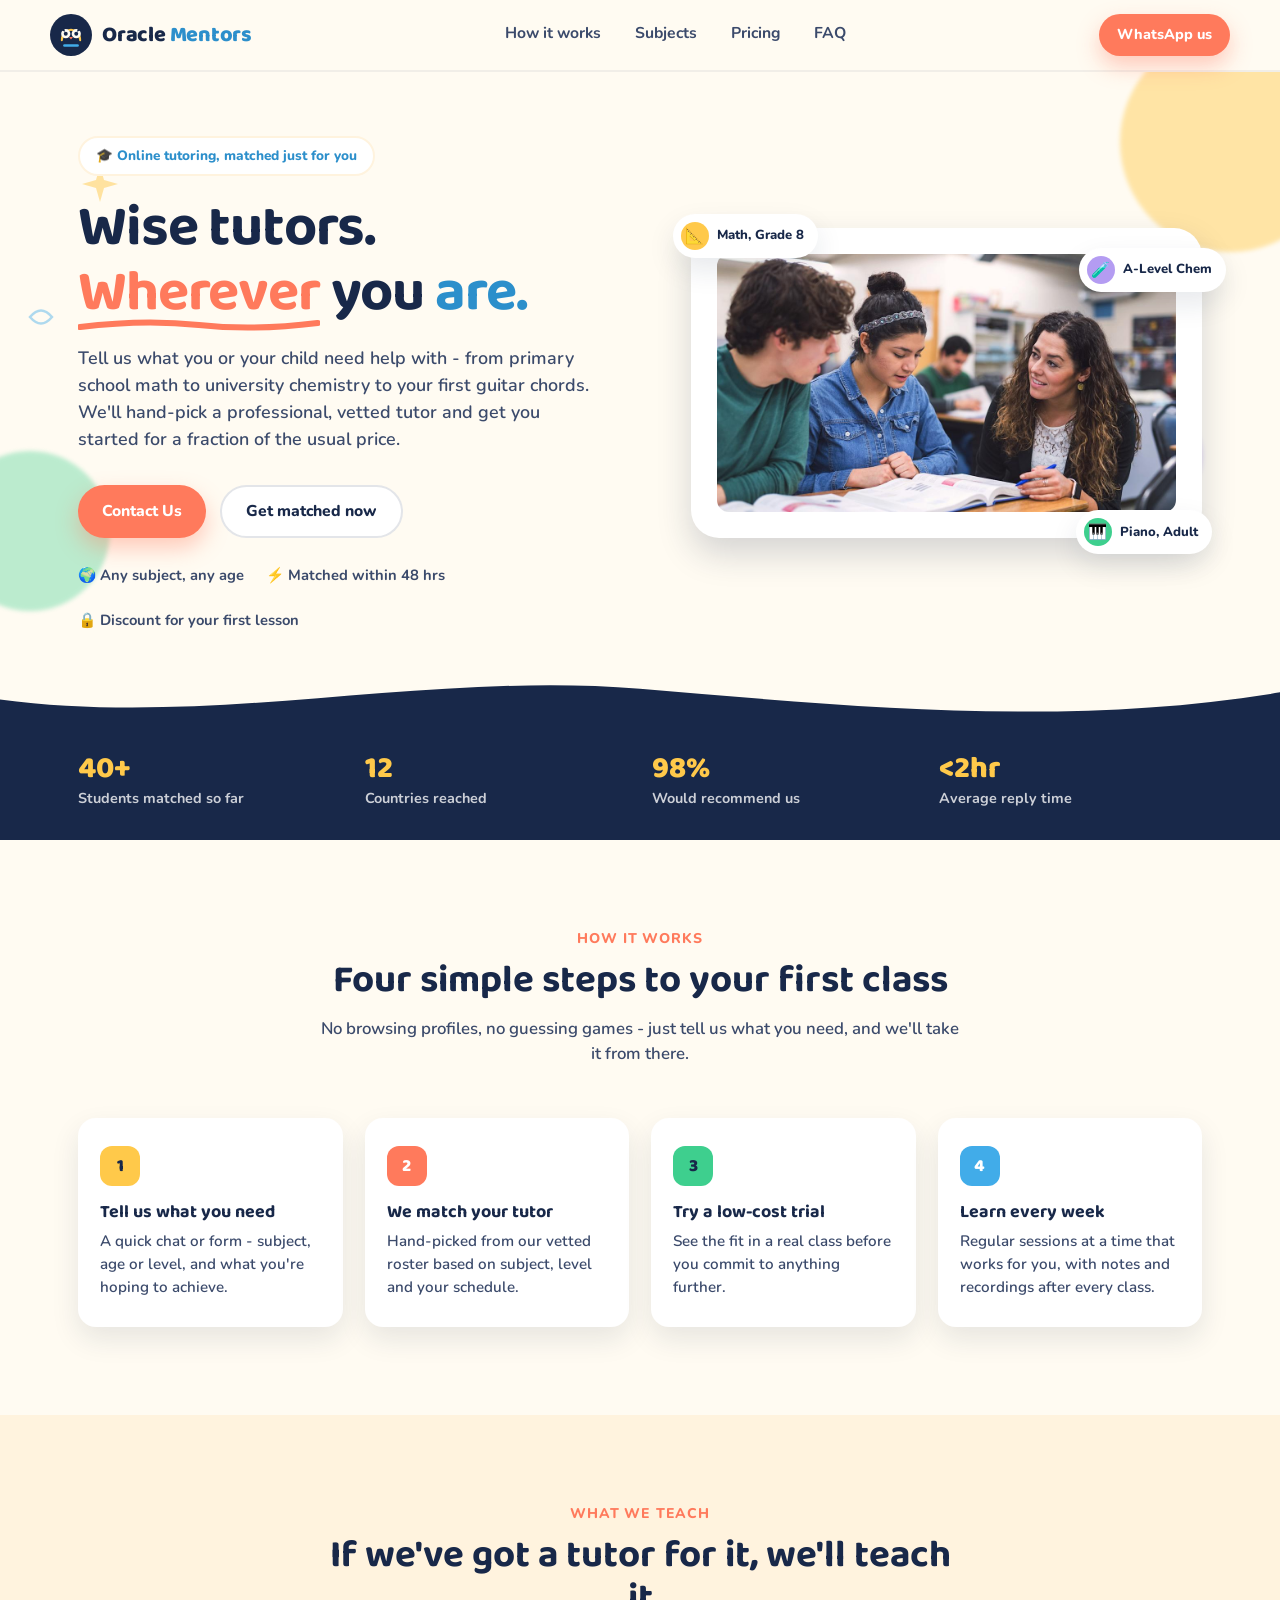
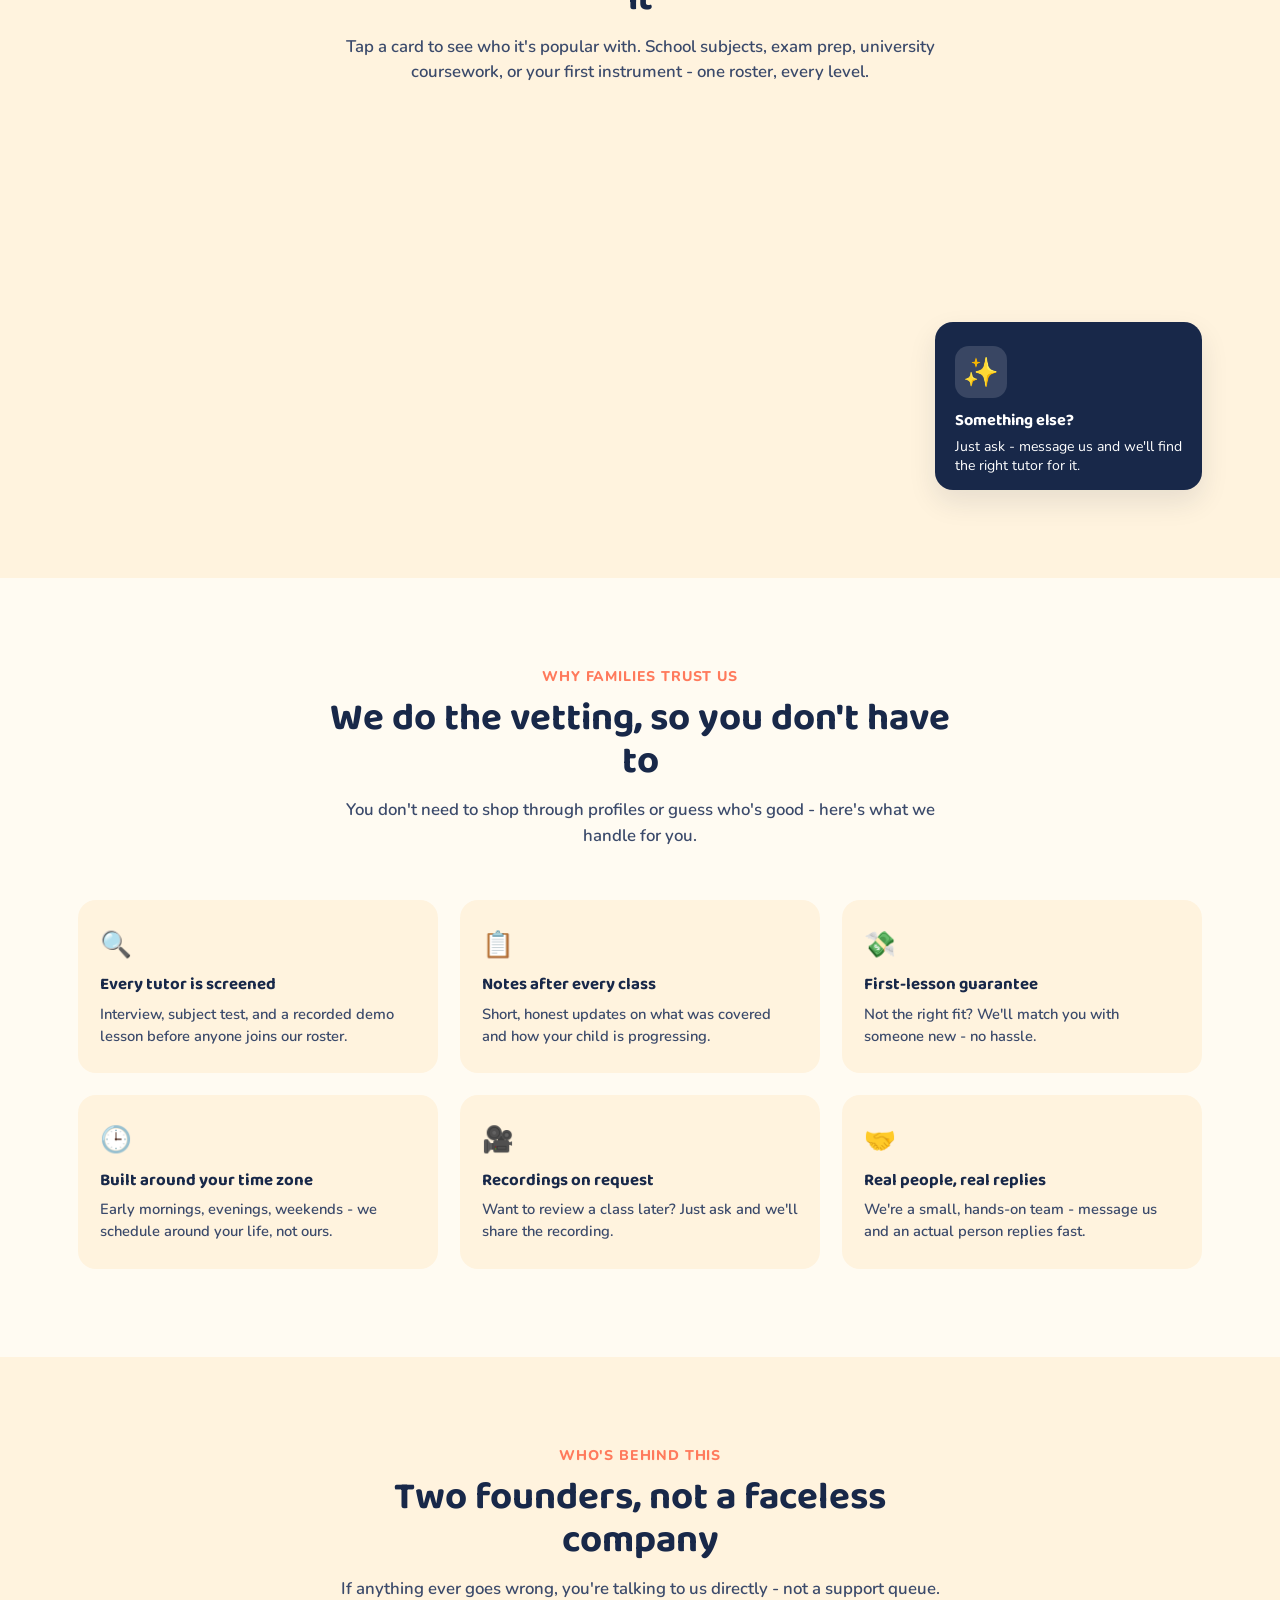
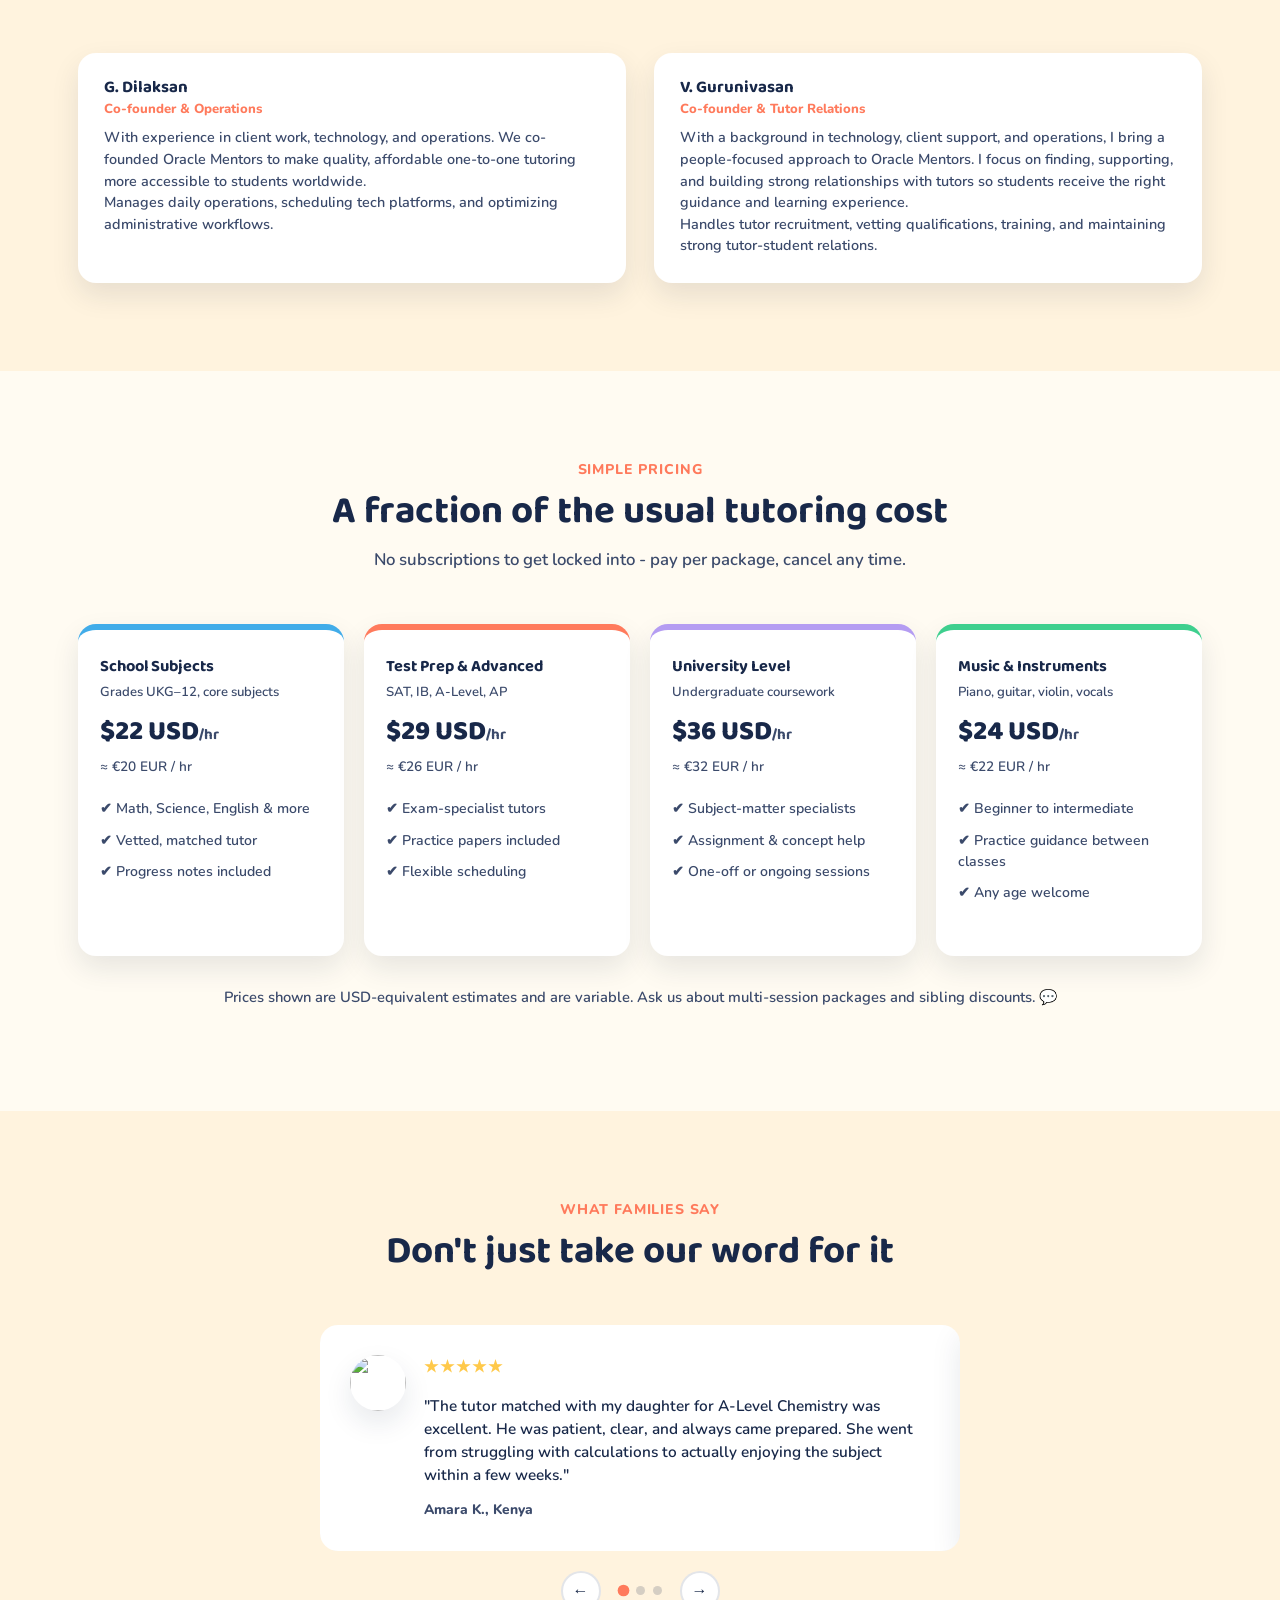
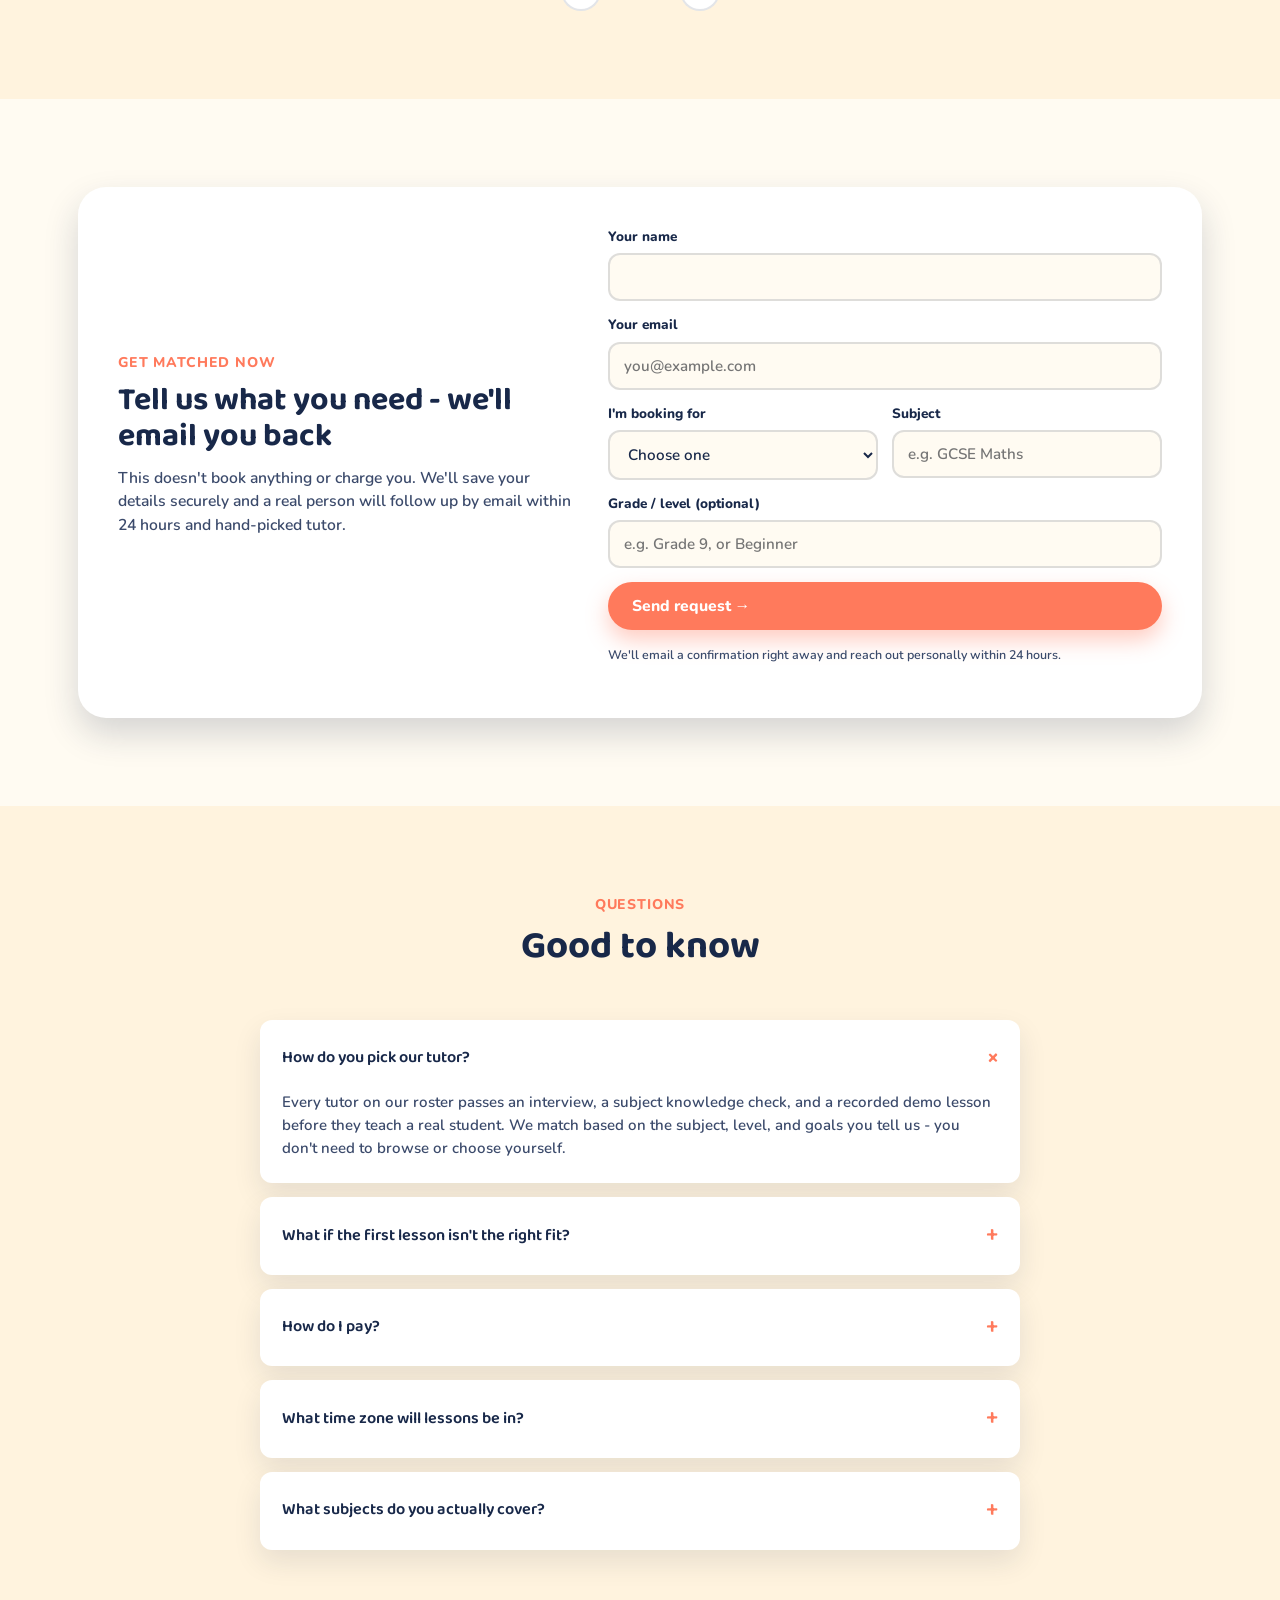
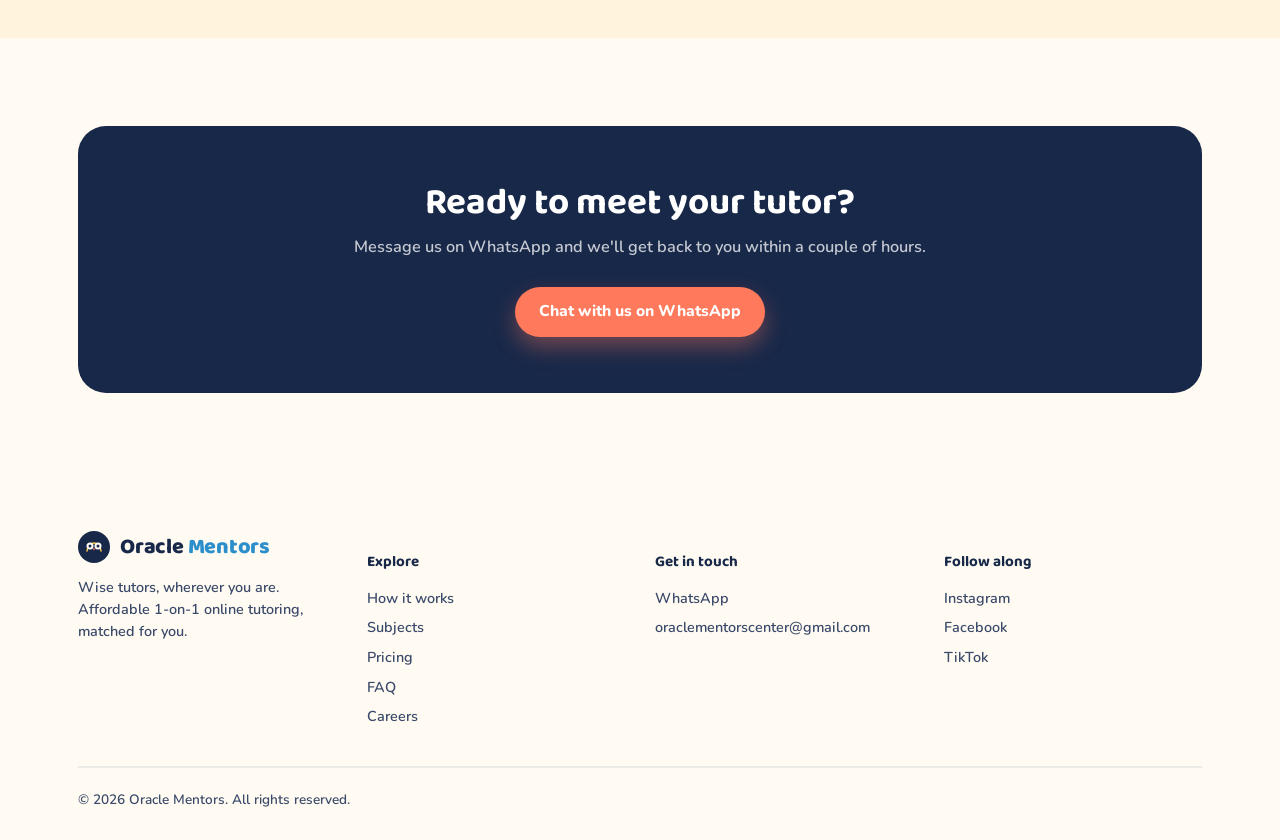
==== commit bcea07c6: "Integrate Google Analytics tracking code Added Google Analytics tracking code to the HTML." ====
--- a/index.html
+++ b/index.html
@@ -1,6 +1,15 @@
 <!DOCTYPE html>
 <html lang="en">
 <head>
+  <!-- Google tag (gtag.js) -->
+<script async src="https://www.googletagmanager.com/gtag/js?id=G-G5F7LE9ZVN"></script>
+<script>
+  window.dataLayer = window.dataLayer || [];
+  function gtag(){dataLayer.push(arguments);}
+  gtag('js', new Date());
+
+  gtag('config', 'G-G5F7LE9ZVN');
+</script>
 <meta charset="UTF-8">
 <meta name="viewport" content="width=device-width, initial-scale=1.0, viewport-fit=cover">
 <meta name="description" content="Oracle Tutors - affordable, hand-matched 1-on-1 online tutoring for any subject, any age, anywhere in the world.">
@@ -1707,4 +1716,4 @@
 </script>
 
 </body>
-</html>+</html>
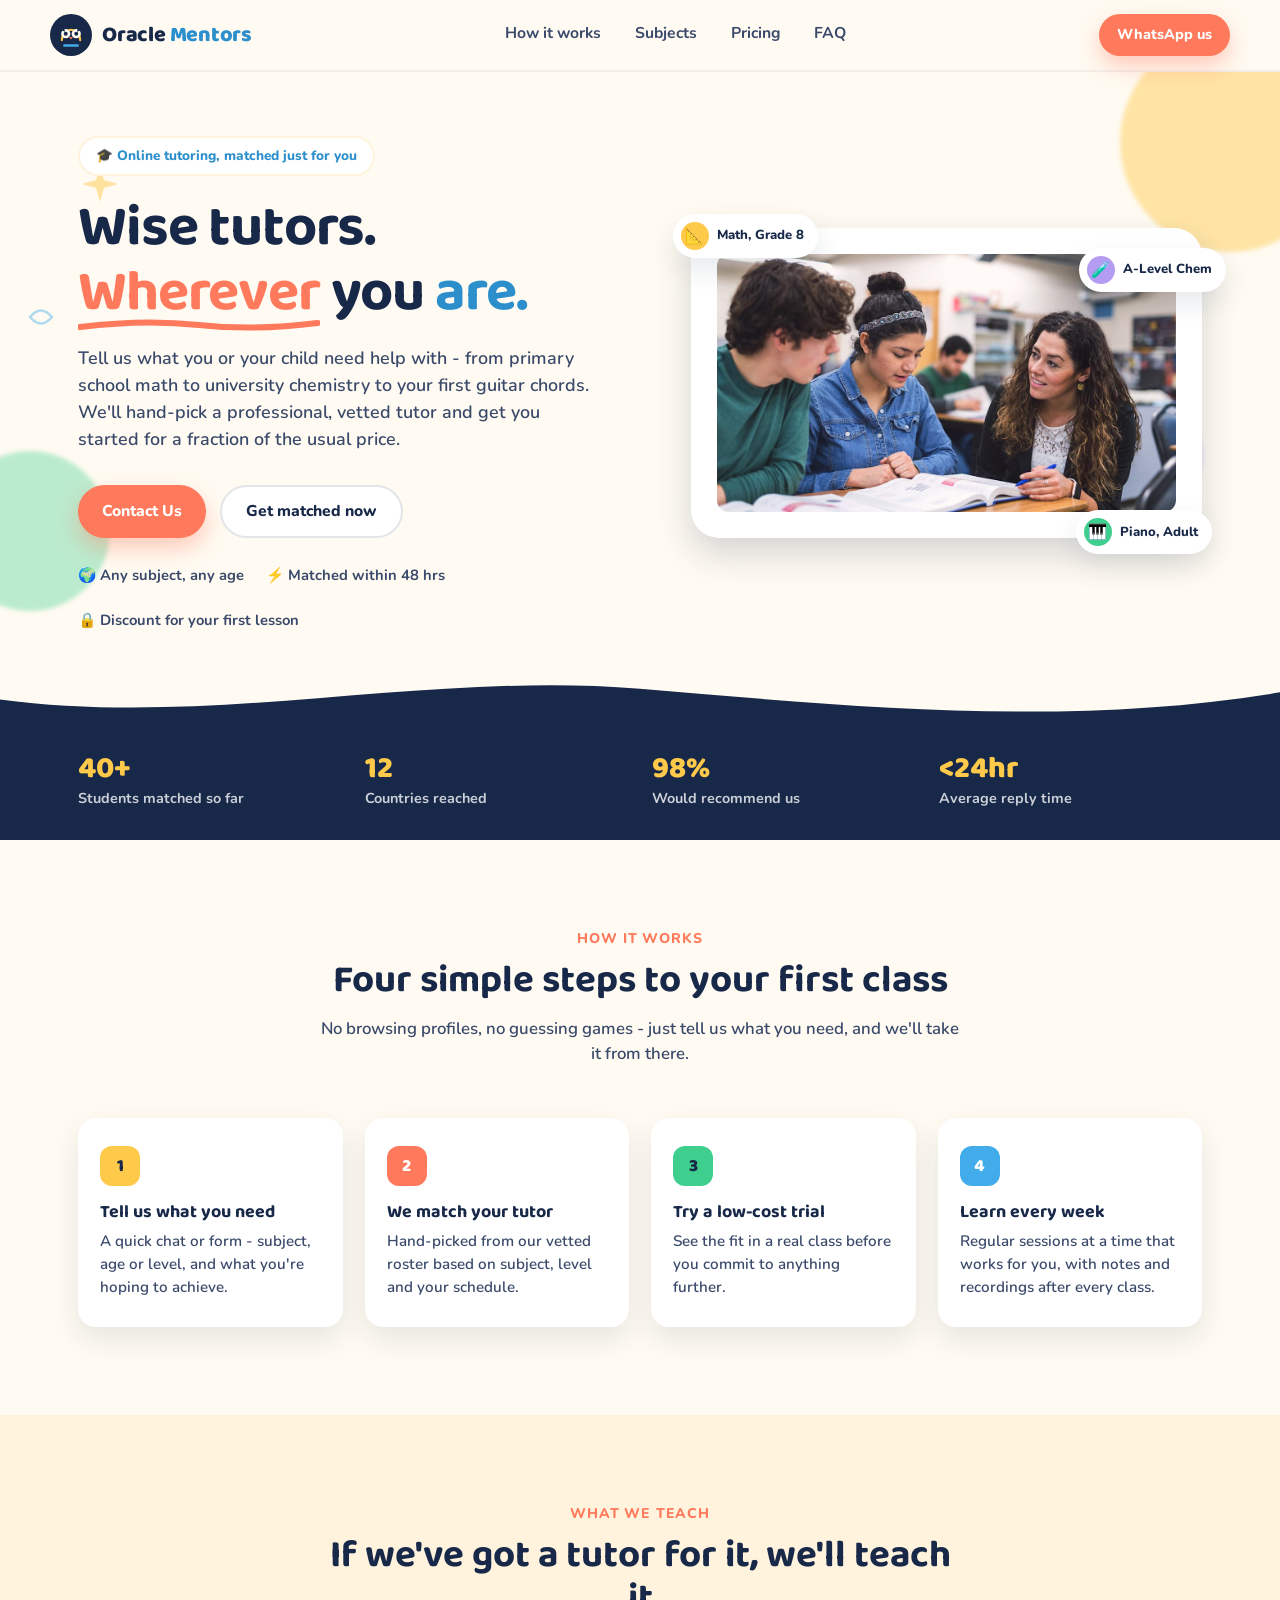
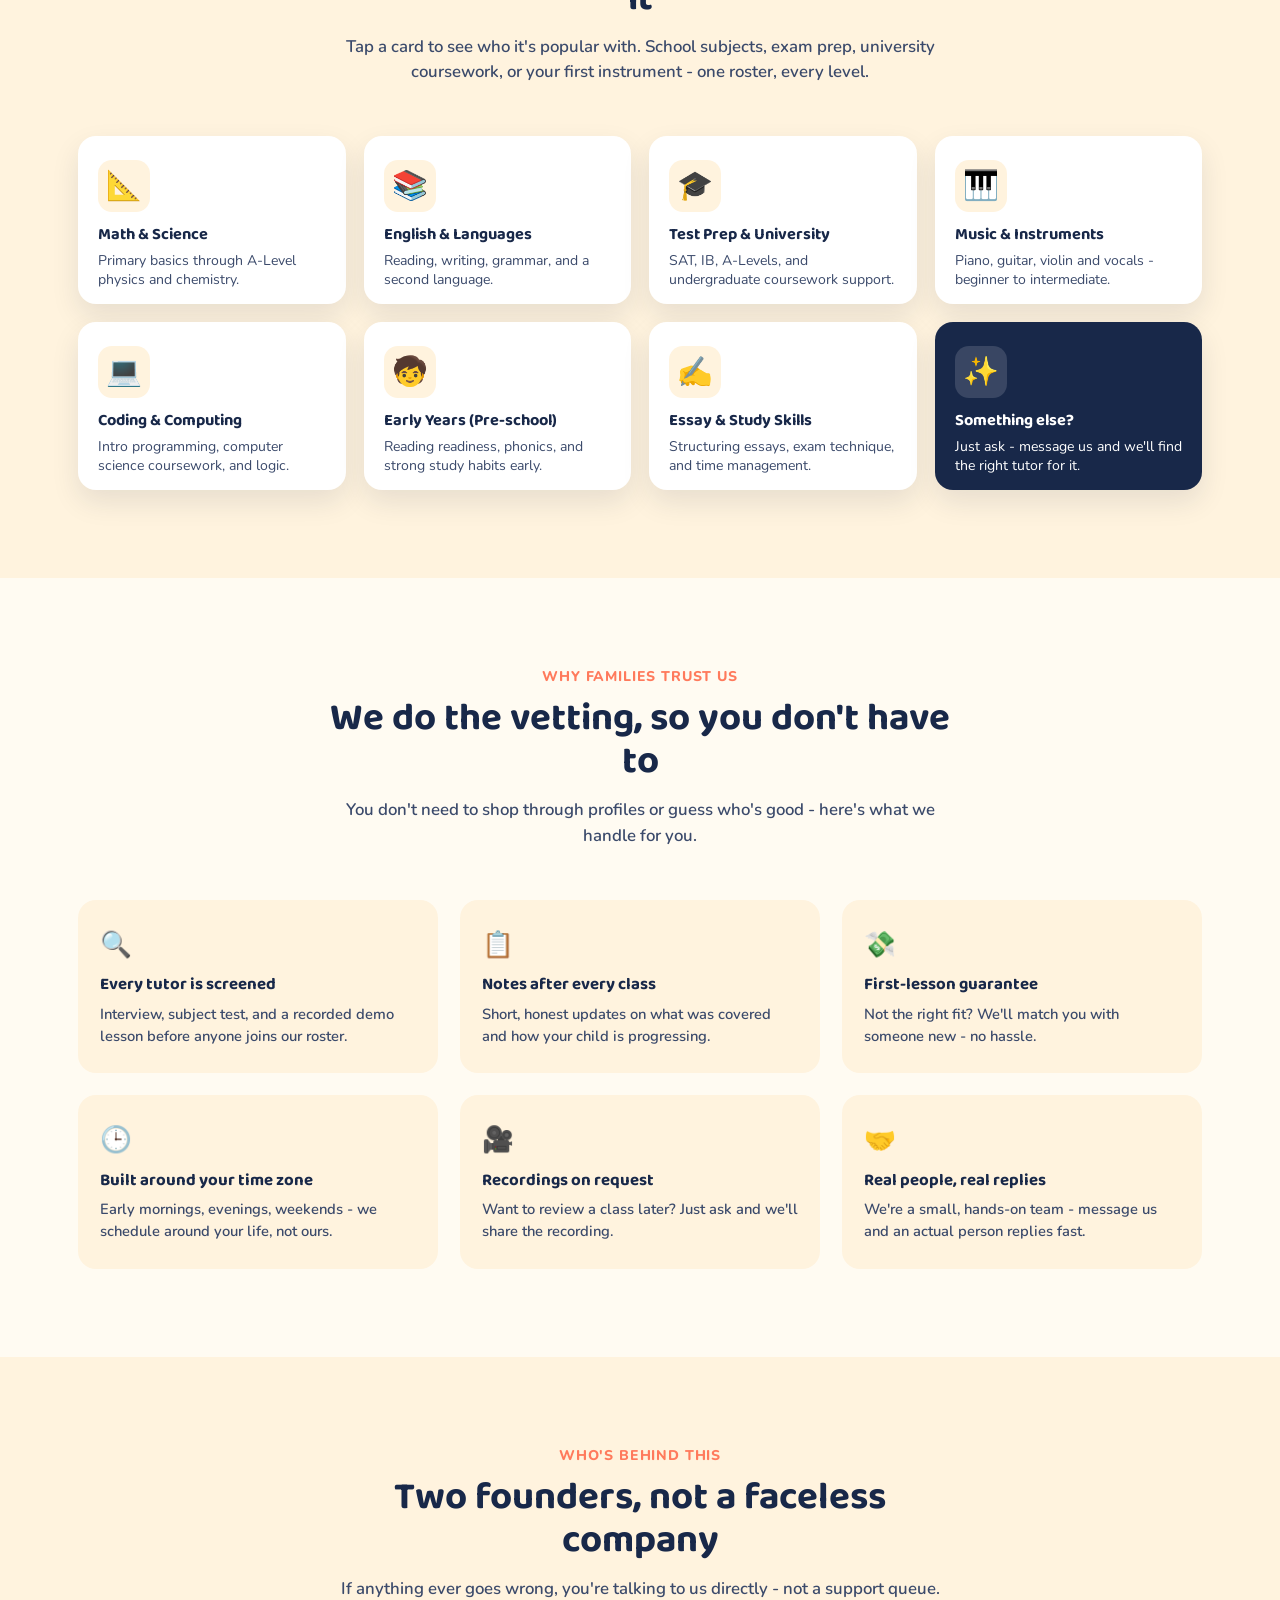
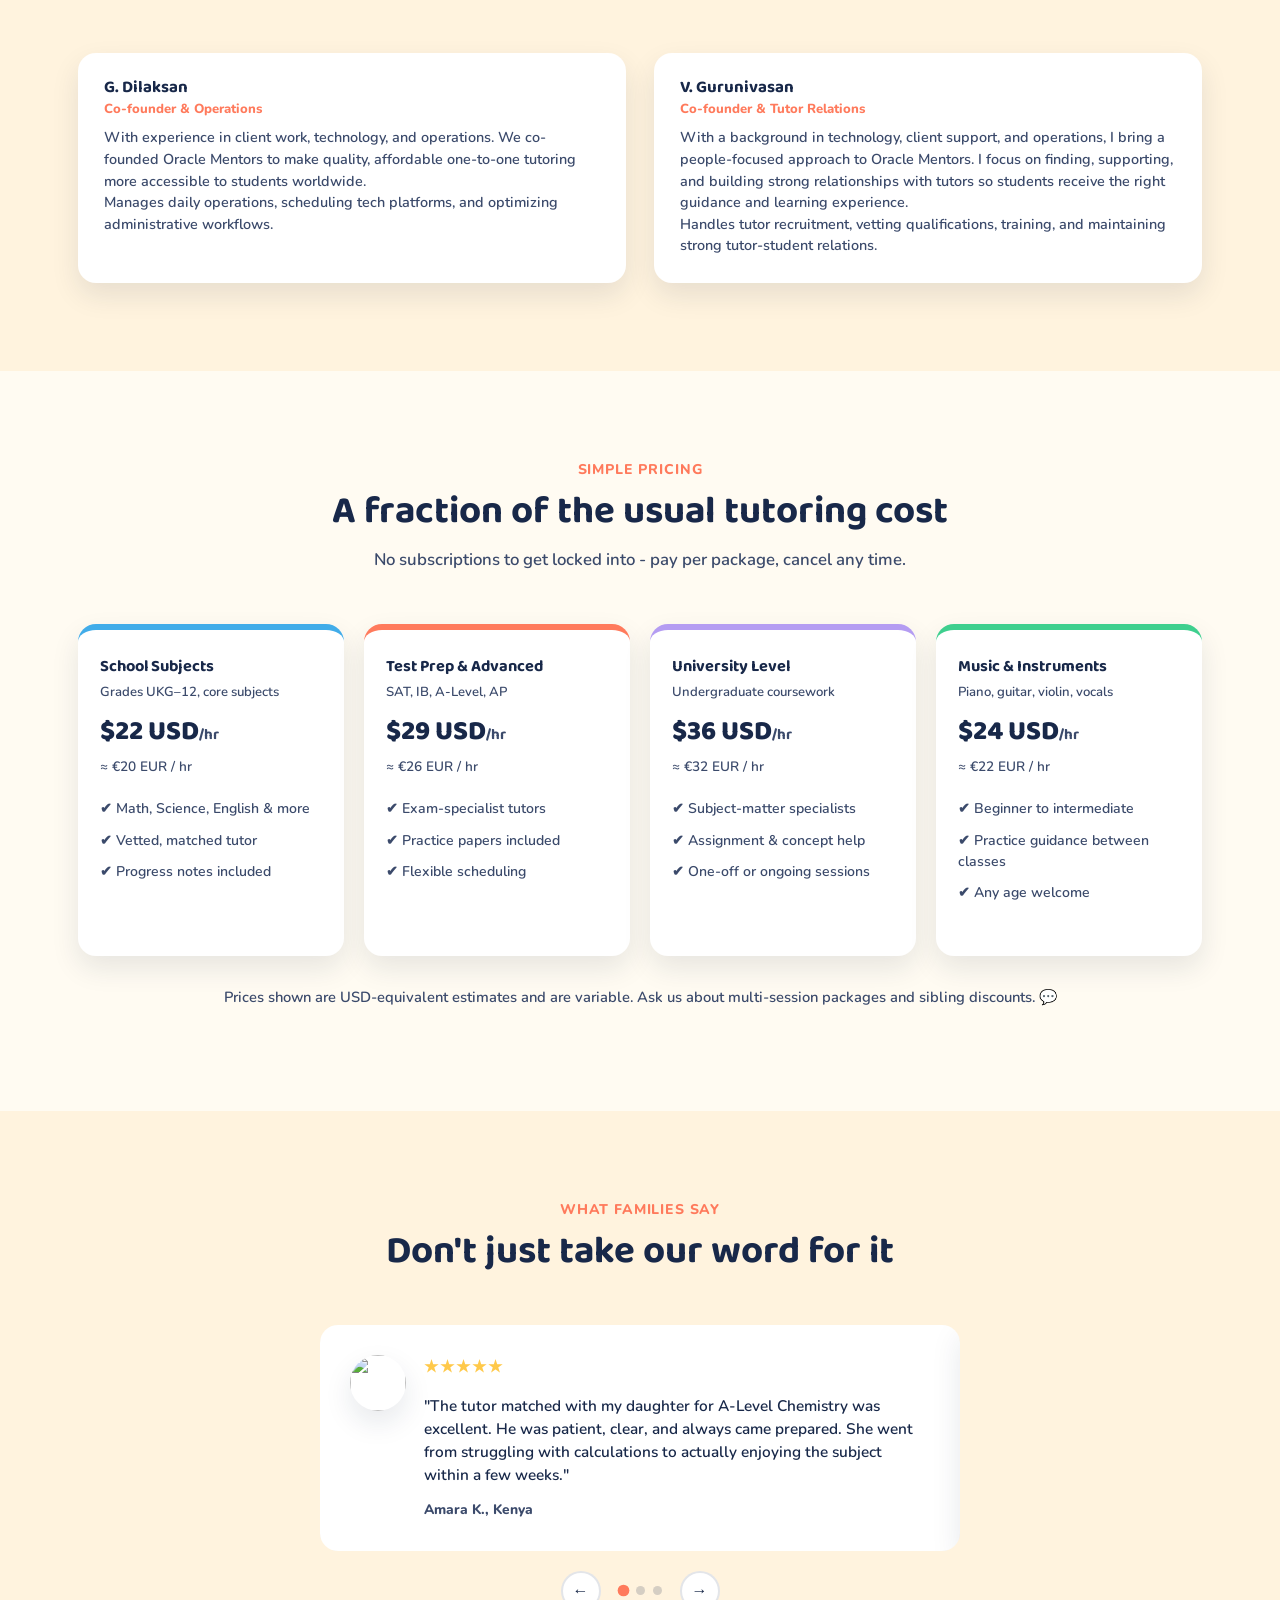
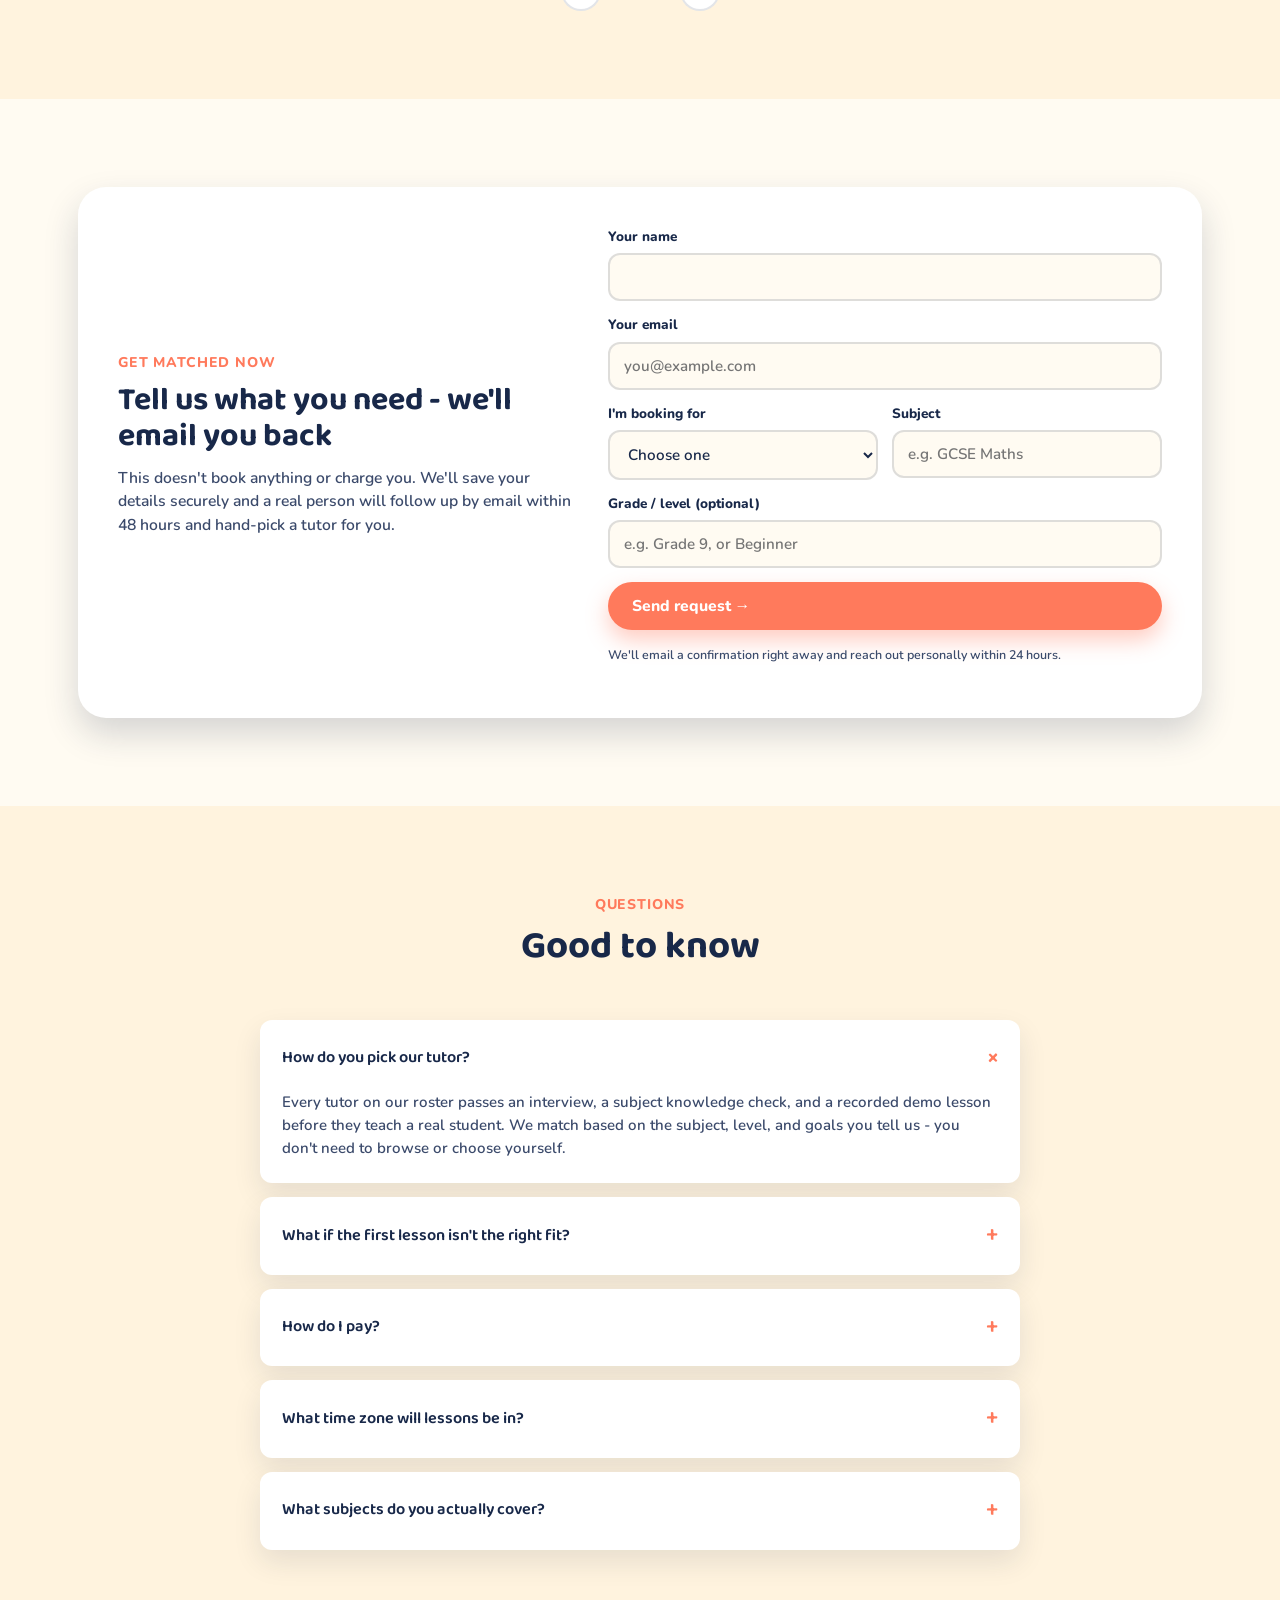
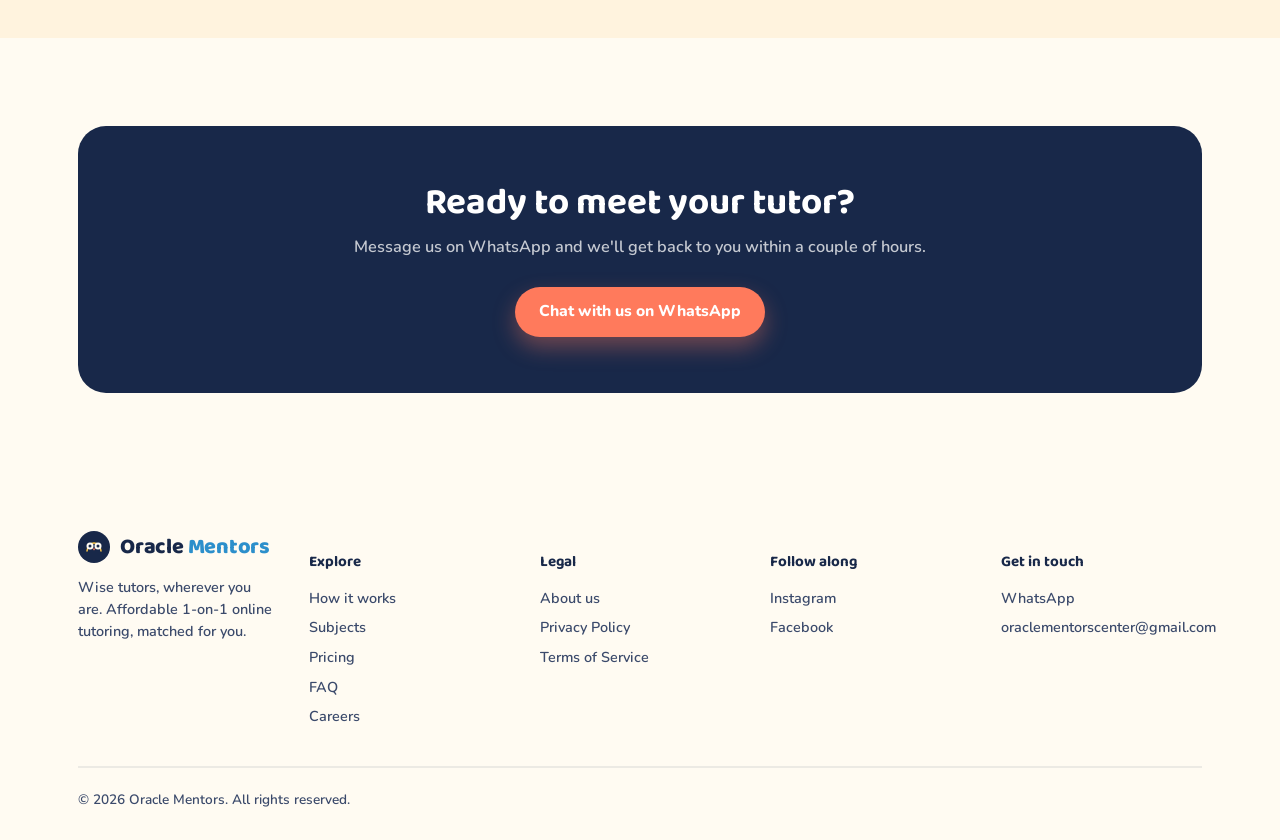
==== commit f87e0230: "Created legal pages" ====
--- a/index.html
+++ b/index.html
@@ -1,6 +1,7 @@
 <!DOCTYPE html>
 <html lang="en">
 <head>
+<meta charset="UTF-8">
   <!-- Google tag (gtag.js) -->
 <script async src="https://www.googletagmanager.com/gtag/js?id=G-G5F7LE9ZVN"></script>
 <script>
@@ -12,16 +13,16 @@
 </script>
 <meta charset="UTF-8">
 <meta name="viewport" content="width=device-width, initial-scale=1.0, viewport-fit=cover">
-<meta name="description" content="Oracle Tutors - affordable, hand-matched 1-on-1 online tutoring for any subject, any age, anywhere in the world.">
+<meta name="description" content="Oracle Tutors - Wise tutors. Wherever you are. Affordable 1-on-1 online tutoring with vetted tutors for school subjects, test prep, university and music. Matched within 48 hours.">
 <meta name="theme-color" content="#182849">
 <meta name="referrer" content="strict-origin-when-cross-origin">
-<title>Oracle Mentors - Wise tutors. Wherever you are.</title>
+<title>Oracle Mentors</title>
 
 <link rel="preconnect" href="https://fonts.googleapis.com">
 <link rel="preconnect" href="https://fonts.gstatic.com" crossorigin>
 <link href="https://fonts.googleapis.com/css2?family=Baloo+2:wght@500;600;700;800&family=Nunito:wght@400;600;700;800&display=swap" rel="stylesheet">
 
-<link rel="icon" href="data:image/svg+xml,%3Csvg xmlns='http://www.w3.org/2000/svg' viewBox='0 0 64 64'%3E%3Ccircle cx='32' cy='32' r='32' fill='%23182849'/%3E%3Ccircle cx='24' cy='30' r='7' fill='%23FFFBF2'/%3E%3Ccircle cx='40' cy='30' r='7' fill='%23FFFBF2'/%3E%3Ccircle cx='24' cy='30' r='3' fill='%23182849'/%3E%3Ccircle cx='40' cy='30' r='3' fill='%23182849'/%3E%3Cpath d='M29 35 L32 39 L35 35 Z' fill='%23FF7A5C'/%3E%3C/svg%3E">
+<link rel="icon" href="data:image/svg+xml,%3Csvg%20xmlns='http://www.w3.org/2000/svg' viewBox='0 0 64 64'%3E%3Ccircle cx='32' cy='32' r='32' fill='%23182849'/%3E%3Ccircle cx='24' cy='30' r='7' fill='%23FFFBF2'/%3E%3Ccircle cx='40' cy='30' r='7' fill='%23FFFBF2'/%3E%3Ccircle cx='24' cy='30' r='3' fill='%23182849'/%3E%3Ccircle cx='40' cy='30' r='3' fill='%23182849'/%3E%3Cpath d='M29 35 L32 39 L35 35 Z' fill='%23FF7A5C'/%3E%3C/svg%3E">
 
 <style>
   :root{
@@ -666,123 +667,8 @@
     .footer-bottom{ flex-direction:column; text-align:center; gap:8px; }
   }
 
-   /* Small phones (portrait) */
-  @media (max-width: 480px) {
-    .brand-icon {
-      width: 30px !important;
-      height: 30px !important;
-    }
-    .brand-word {
-      font-size: 1rem !important;
-    }
-    .brand-word span {
-      font-size: 1rem !important;
-    }
-    .btn-sm {
-      padding: 6px 12px !important;
-      font-size: 0.7rem !important;
-      border-radius: 100px !important;
-    }
-    .nav-toggle {
-      width: 36px !important;
-      height: 36px !important;
-      border-radius: 10px !important;
-    }
-    .nav-toggle svg {
-      width: 17px !important;
-      height: 17px !important;
-    }
-    .nav-row {
-      padding: 10px 0 !important;
-    }
-    .mobile-menu a {
-      font-size: 0.85rem !important;
-      padding: 10px 4px !important;
-    }
-  }
-
-  /* Medium phones & small tablets (portrait) */
-  @media (min-width: 481px) and (max-width: 767px) {
-    .brand-icon {
-      width: 34px !important;
-      height: 34px !important;
-
-    }
-    .brand-word {
-      font-size: 1.1rem !important;
-    }
-    .brand-word span {
-      font-size: 1.1rem !important;
-    }
-    .btn-sm {
-      padding: 7px 14px !important;
-      font-size: 0.78rem !important;
-    }
-    .nav-toggle {
-      width: 38px !important;
-      height: 38px !important;
-    }
-    .nav-toggle svg {
-      width: 18px !important;
-      height: 18px !important;
-    }
-    .nav-row {
-      padding: 11px 8px !important;
-    }
-    .mobile-menu a {
-      font-size: 0.9rem !important;
-      padding: 11px 4px !important;
-    }
-  }
-
-  @media (max-width: 980px) {
-  /* Push the entire header row away from the edges */
-  .site-nav .nav-row {
-    padding-left: 20px !important;
-    padding-right: 20px !important;
-  }
-
-  /* Push the mobile dropdown menu links away from the edges */
-  .mobile-menu {
-    padding-left: 20px !important;
-    padding-right: 20px !important;
-  }
-
-  /* Give the links themselves some inner breathing room */
-  .mobile-menu a {
-    padding-left: 16px !important;
-    padding-right: 16px !important;
-  }
-}
-
-@media (max-width: 980px) {
-  /* Remove the "picture-first" order so text appears above it */
-  .hero-art {
-    order: 0 !important;
-  }
-
-  /* Optional: add a little space between the text and the picture */
-  .hero-art {
-    margin-top: 30px !important;
-  }
-}
-  /* Large phones / small tablets (landscape) */
-
-  /* ——— keep desktop layout untouched ——— */
-  @media (min-width: 981px) {
-    .mobile-menu {
-      display: none !important;
-    }
-    .nav-toggle {
-      display: none !important;
-    }
-  }
-
-  /* Mobile menu visible when toggled */
-  .mobile-menu.is-open {
-    display: flex !important;
-  }
 </style>
+<link rel="stylesheet" href="shared.css">
 </head>
 <body>
 
@@ -814,7 +700,7 @@
     </nav>
 
     <div class="nav-cta">
-      <a class="btn btn-primary btn-sm js-wa-link" href="#" target="_blank" rel="noopener noreferrer">WhatsApp us</a>
+      <a class="btn btn-primary btn-sm js-wa-link" href="https://wa.me/+94779200939" target="_blank" rel="noopener noreferrer">WhatsApp us</a>
       <button class="nav-toggle" id="navToggle" aria-expanded="false" aria-controls="mobileMenu" aria-label="Open menu">
         <svg viewBox="0 0 24 24" fill="none" stroke="#182849" stroke-width="2.4" stroke-linecap="round" aria-hidden="true">
           <line x1="3" y1="6" x2="21" y2="6"/>
@@ -870,7 +756,7 @@
 
     <div class="hero-art">
       <div class="globe-card">
-      <img src="pictue.jpg" alt="Hero intro image" style="border-radius: 12px; overflow: hidden; object-fit: cover;">
+      <img src="online-tutoring-hero.webp" alt="Oracle Mentors online tutoring session helping a student achieve academic success" style="border-radius: 12px; overflow: hidden; object-fit: cover;">
 
         <div class="avatar-pin pin-1"><span class="avatar-dot" style="background:#FFC94A">📐</span> Math, Grade 8</div>
         <div class="avatar-pin pin-2"><span class="avatar-dot" style="background:#3ECF8E">🎹</span> Piano, Adult</div>
@@ -897,7 +783,7 @@
       <span class="trust-label">Would recommend us</span>
     </div>
     <div class="trust-item">
-      <span class="trust-num">&lt;<span class="js-counter" data-count="2">0</span>hr</span>
+      <span class="trust-num">&lt;<span class="js-counter" data-count="24">0</span>hr</span>
       <span class="trust-label">Average reply time</span>
     </div>
   </div>
@@ -944,7 +830,7 @@
     </div>
     <div class="subject-grid">
 
-      <button class="subject-card reveal" aria-pressed="false">
+      <button class="subject-card reveal"  aria-pressed="false">
         <div class="card-inner">
           <div class="card-front">
             <div class="subject-emoji">📐</div>
@@ -1252,7 +1138,7 @@
       <div class="match-copy">
         <span class="section-tag">Get matched now</span>
         <h2>Tell us what you need - we'll email you back</h2>
-        <p>This doesn't book anything or charge you. We'll save your details securely and a real person will follow up by email within 24 hours and hand-picked tutor.</p>
+        <p>This doesn't book anything or charge you. We'll save your details securely and a real person will follow up by email within 48 hours and hand-pick a tutor for you.</p>
       </div>
 
       <form class="match-form" id="matchForm" novalidate>
@@ -1311,7 +1197,7 @@
       </details>
       <details>
         <summary>How do I pay?</summary>
-        <p>We accept PayPal and Gpay. You'll get a clear receipt after every payment, and you only pay for the sessions or packages you book - no hidden subscriptions or fees. <br>For every classes, we only charge 50% of the session fee upfront to confirm and reserve your class. The remaining 50% is paid after the lesson is completed. This way, you only pay the full amount once the session has been delivered.</p>
+        <p>We accept PayPal and Gpay. You'll get a clear receipt after every payment, and you only pay for the sessions or packages you book - no hidden subscriptions or fees. <br>For every class, we only charge 50% of the session fee upfront to confirm and reserve your class. The remaining 50% is paid after the lesson is completed. This way, you only pay the full amount once the session has been delivered.</p>
       </details>
       <details>
         <summary>What time zone will lessons be in?</summary>
@@ -1331,7 +1217,7 @@
       <h2>Ready to meet your tutor?</h2>
       <p>Message us on WhatsApp and we'll get back to you within a couple of hours.</p>
       <div class="hero-cta-row">
-        <a class="btn btn-primary js-wa-link js-confetti" href="#" target="_blank" rel="noopener noreferrer">Chat with us on WhatsApp</a>
+        <a class="btn btn-primary js-wa-link js-confetti" href="https://wa.me/+94779200939" target="_blank" rel="noopener noreferrer">Chat with us on WhatsApp</a>
       </div>
     </div>
   </div>
@@ -1341,40 +1227,37 @@
 
 <footer>
   <div class="wrap">
-    <div class="footer-row">
+   <div class="footer-row">
       <div class="footer-col" style="max-width:280px;">
         <div class="brand" style="margin-bottom:12px;">
-          <svg width="32" height="32" viewBox="0 0 64 64" aria-hidden="true">
-            <circle cx="32" cy="32" r="32" fill="#182849"/>
-            <path d="M18 40 C18 30, 26 24, 32 24 C38 24, 46 30, 46 40" fill="none" stroke="#FFC94A" stroke-width="3" stroke-linecap="round"/>
-            <circle cx="24" cy="30" r="7" fill="#FFFBF2"/>
-            <circle cx="40" cy="30" r="7" fill="#FFFBF2"/>
-            <circle cx="24" cy="30" r="3" fill="#182849"/>
-            <circle cx="40" cy="30" r="3" fill="#182849"/>
-            <path d="M29 35 L32 39 L35 35 Z" fill="#FF7A5C"/>
-          </svg>
+          <svg width="32" height="32" viewBox="0 0 64 64" aria-hidden="true"><circle cx="32" cy="32" r="32" fill="#182849"/><path d="M18 40 C18 30, 26 24, 32 24 C38 24, 46 30, 46 40" fill="none" stroke="#FFC94A" stroke-width="3" stroke-linecap="round"/><circle cx="24" cy="30" r="7" fill="#FFFBF2"/><circle cx="40" cy="30" r="7" fill="#FFFBF2"/><circle cx="24" cy="30" r="3" fill="#182849"/><circle cx="40" cy="30" r="3" fill="#182849"/><path d="M29 35 L32 39 L35 35 Z" fill="#FF7A5C"/></svg>
           <span class="brand-word">Oracle<span> Mentors</span></span>
         </div>
         <p>Wise tutors, wherever you are. Affordable 1-on-1 online tutoring, matched for you.</p>
       </div>
       <div class="footer-col">
         <h4>Explore</h4>
-        <a href="#how">How it works</a>
-        <a href="#subjects">Subjects</a>
-        <a href="#pricing">Pricing</a>
-        <a href="#faq">FAQ</a>
+        <a href="index.html#how">How it works</a>
+        <a href="index.html#subjects">Subjects</a>
+        <a href="index.html#pricing">Pricing</a>
+        <a href="index.html#faq">FAQ</a>
         <a href="careers.html">Careers</a>
+      </div>
+      <div class="footer-col">
+        <h4>Legal</h4>
+        <a href="about.html">About us</a>
+        <a href="privacy.html">Privacy Policy</a>
+        <a href="terms.html">Terms of Service</a>
+      </div>
+      <div class="footer-col">
+        <h4>Follow along</h4>
+        <a href="https://www.instagram.com/oraclementors/" target="_blank" rel="noopener noreferrer">Instagram</a>
+        <a href="https://www.facebook.com/oraclementors/" target="_blank" rel="noopener noreferrer">Facebook</a>
       </div>
       <div class="footer-col">
         <h4>Get in touch</h4>
-        <a class="js-wa-link" href="#" target="_blank" rel="noopener noreferrer">WhatsApp</a>
+        <a href="https://wa.me/94779200939" target="_blank" rel="noopener noreferrer">WhatsApp</a>
         <a href="mailto:oraclementorscenter@gmail.com">oraclementorscenter@gmail.com</a>
-      </div>
-      <div class="footer-col">
-        <h4>Follow along</h4>
-        <a href="#" rel="noopener noreferrer">Instagram</a>
-        <a href="#" rel="noopener noreferrer">Facebook</a>
-        <a href="#" rel="noopener noreferrer">TikTok</a>
       </div>
     </div>
     <div class="footer-bottom">
